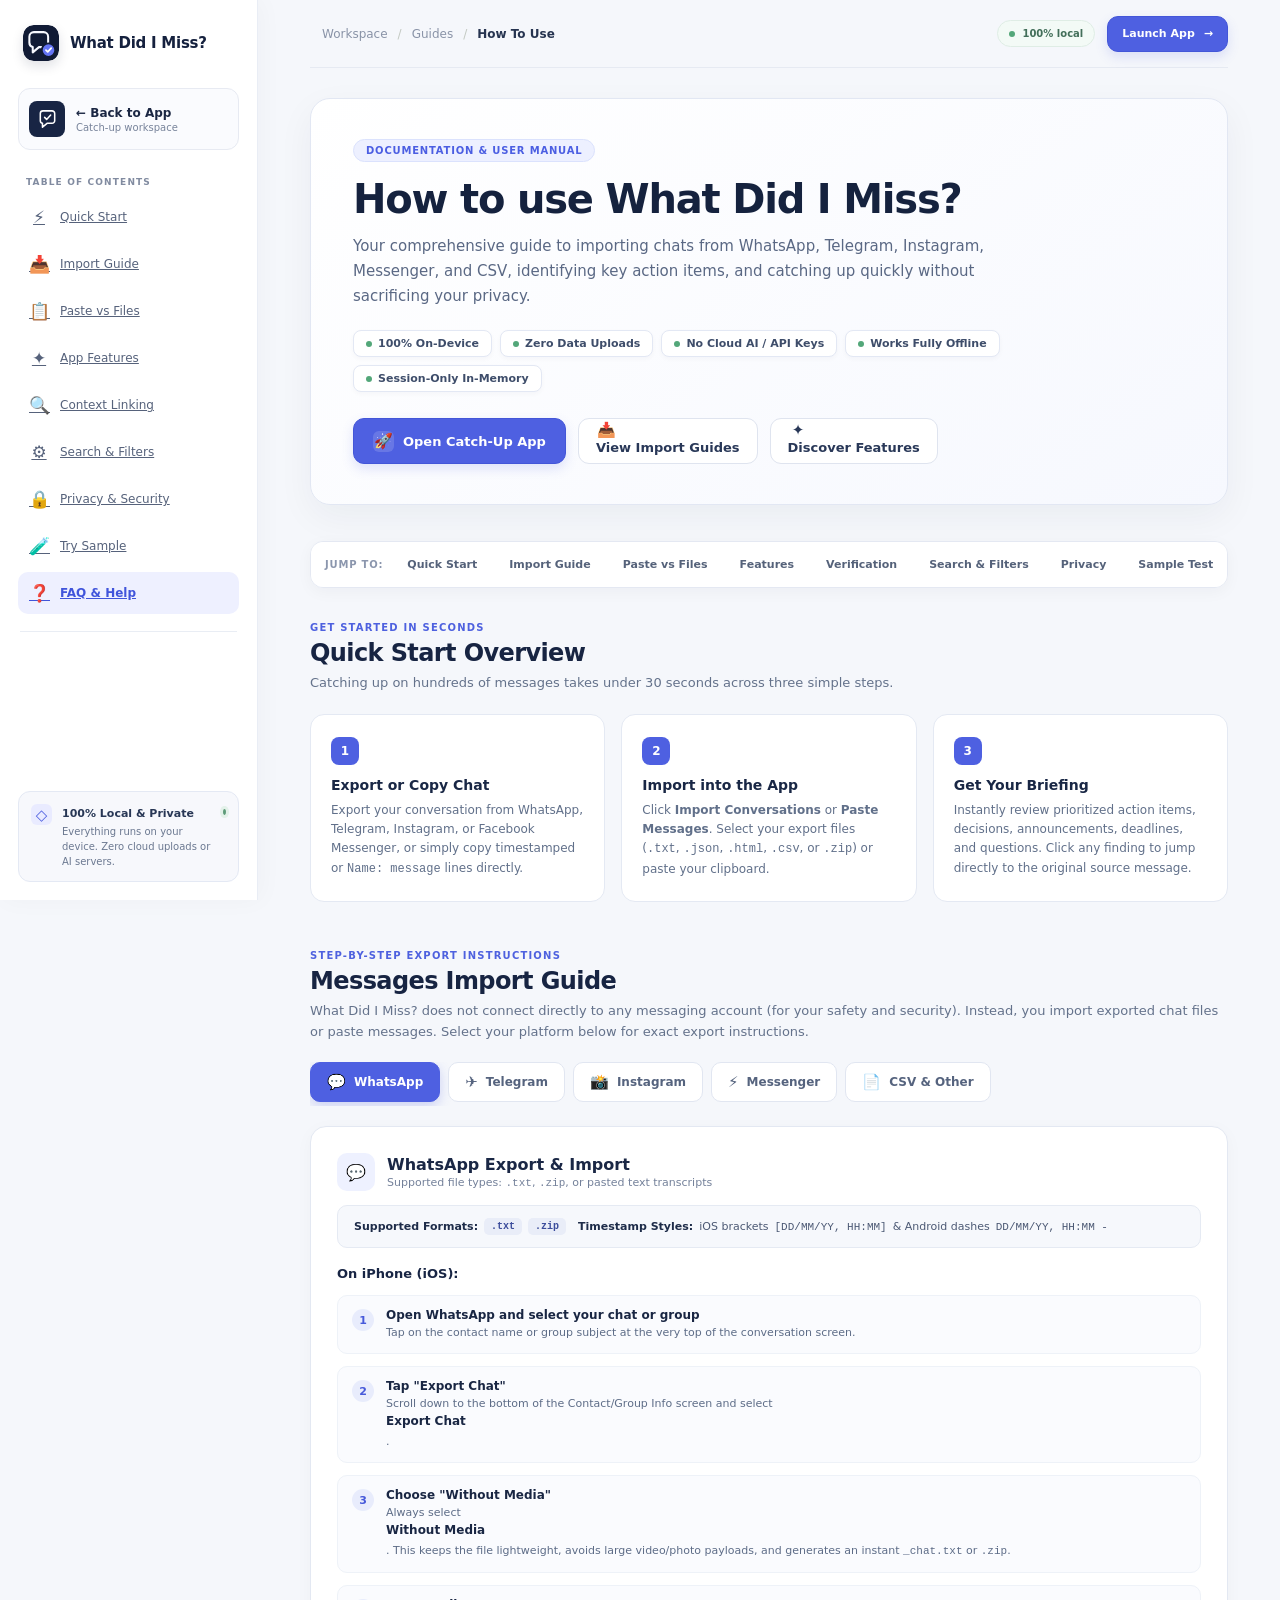
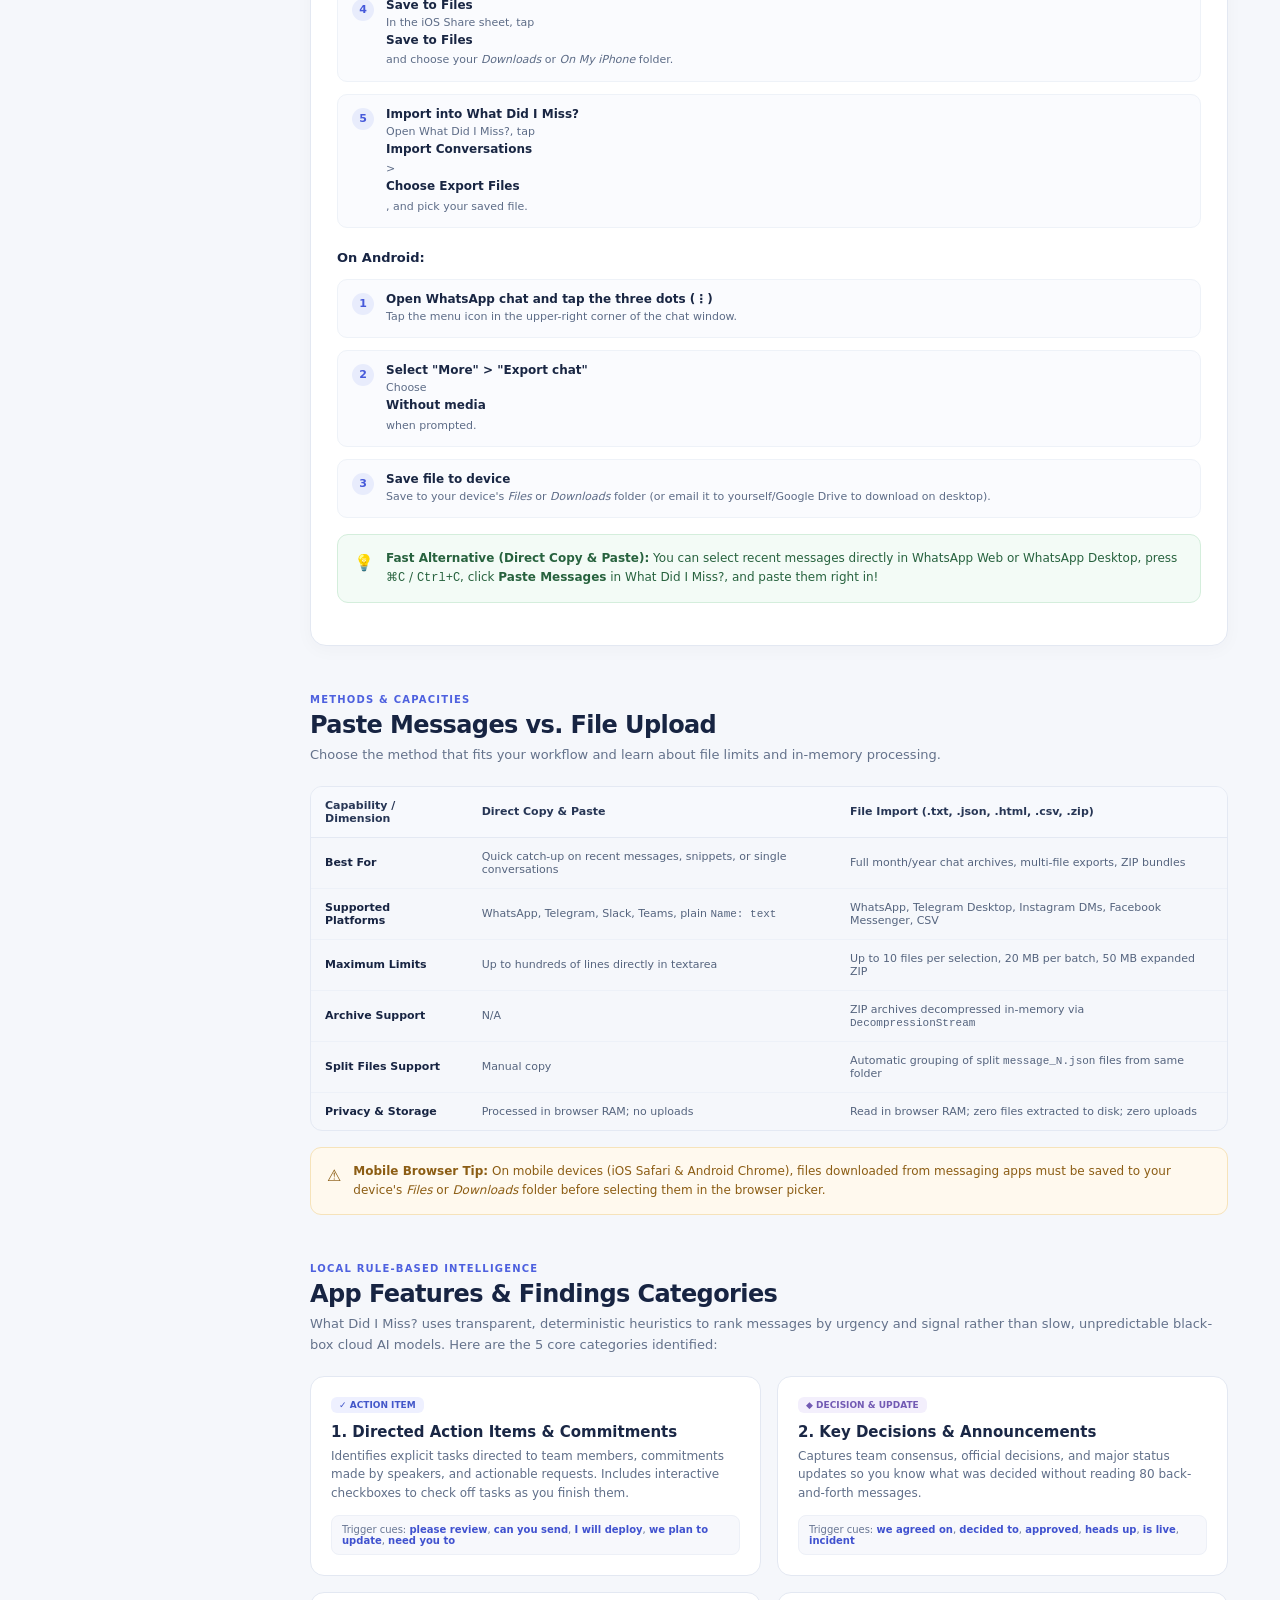
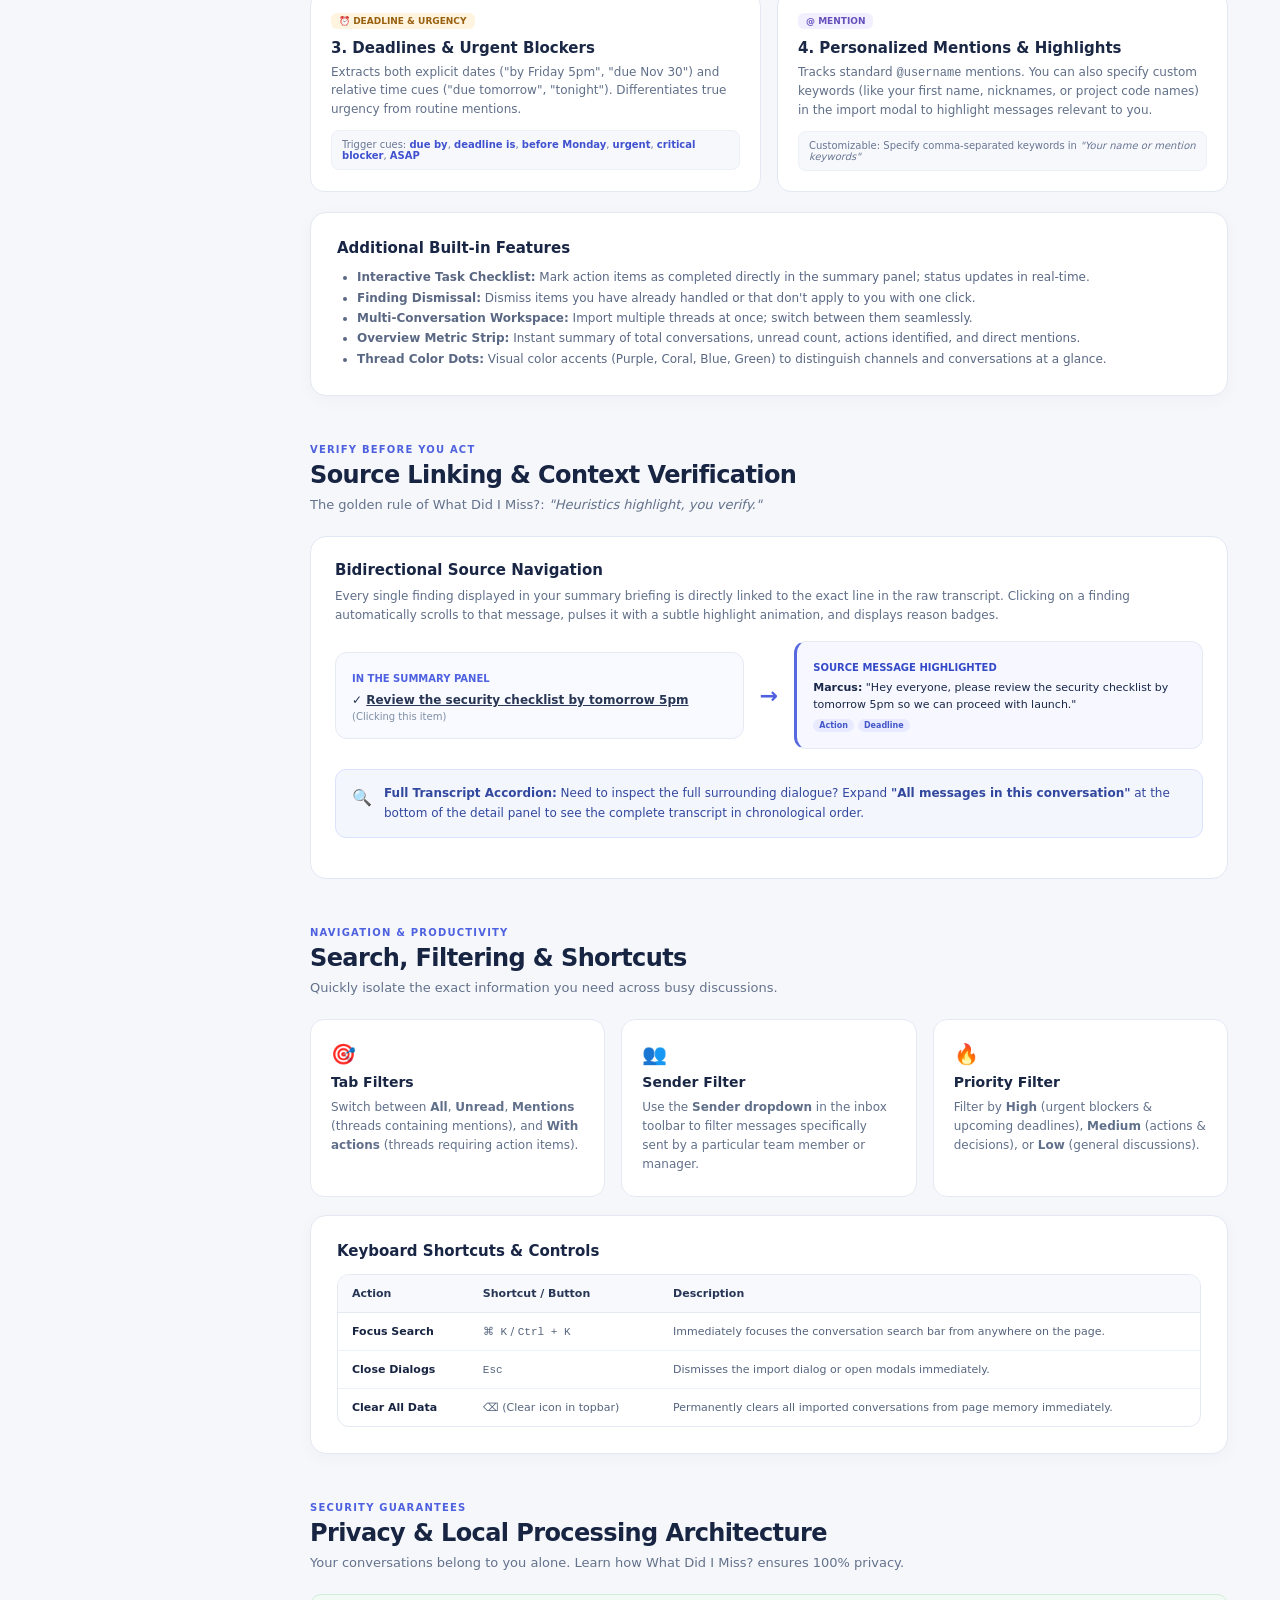
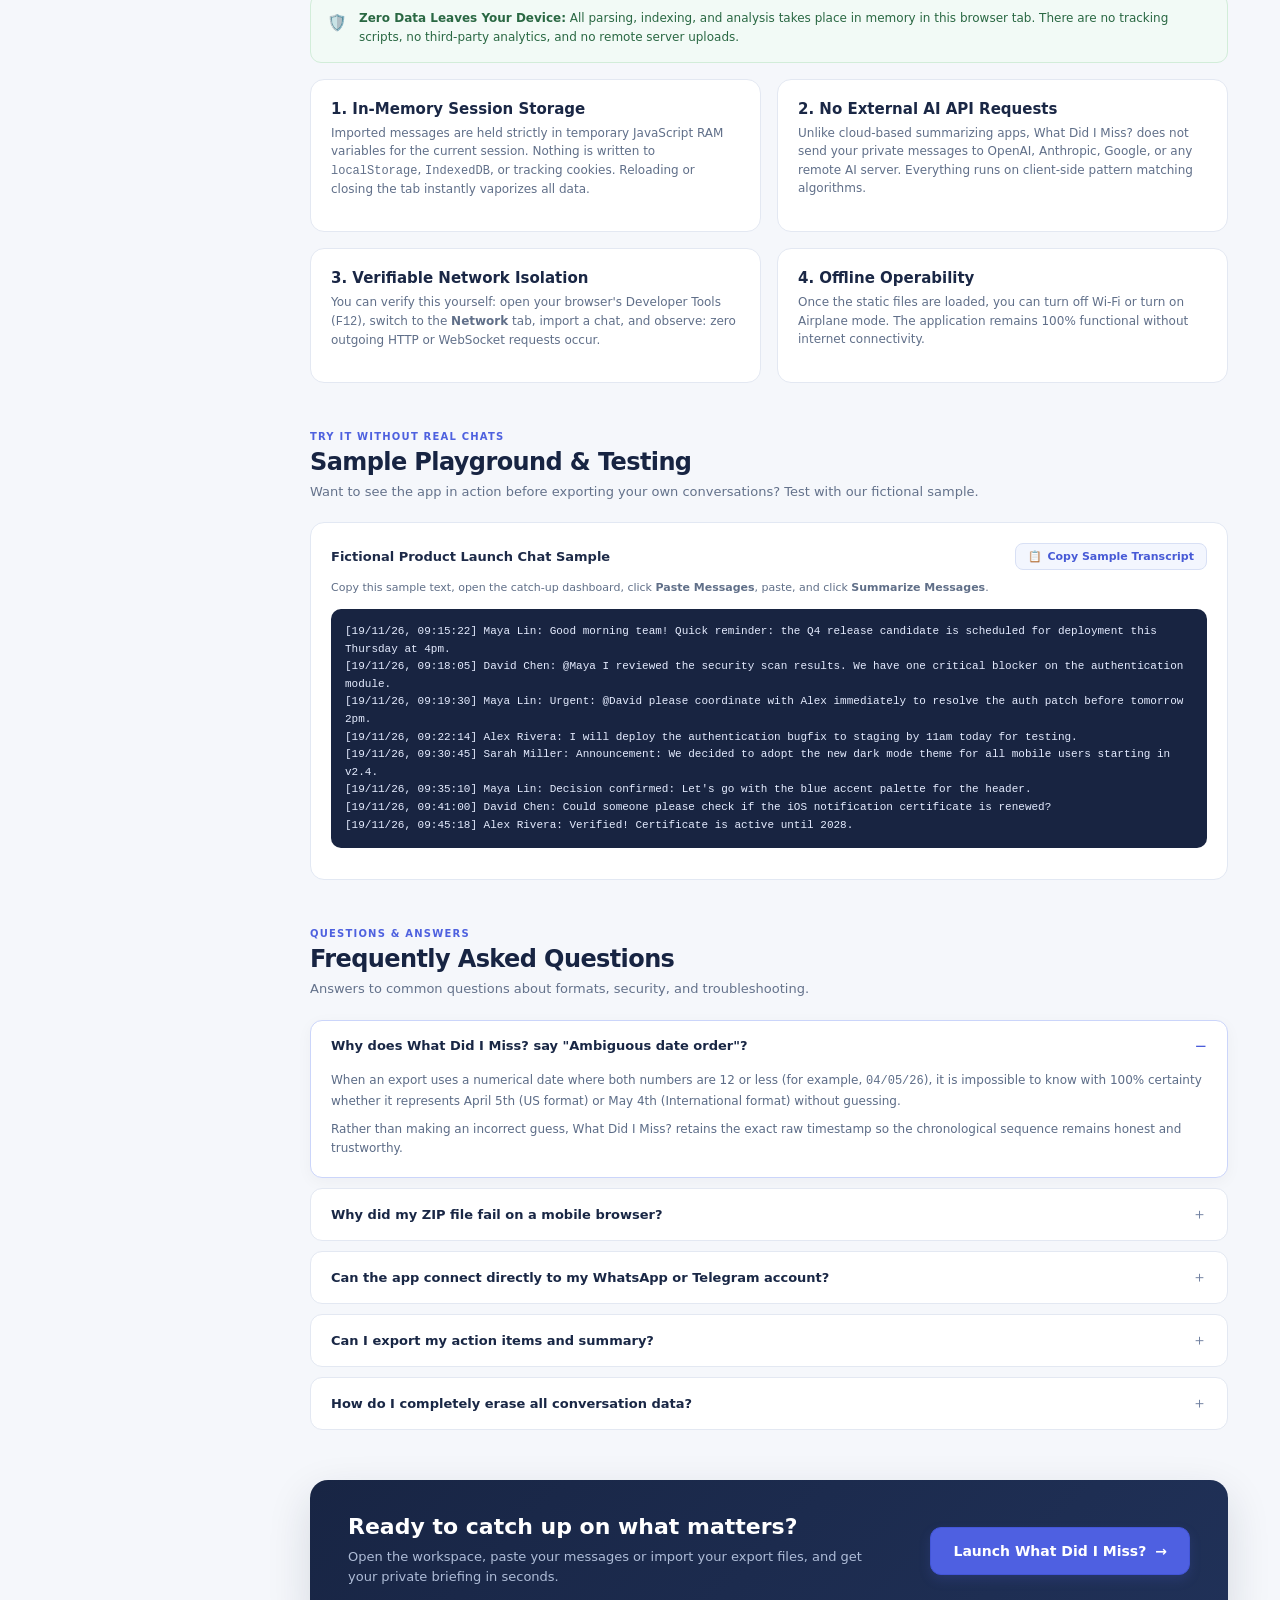
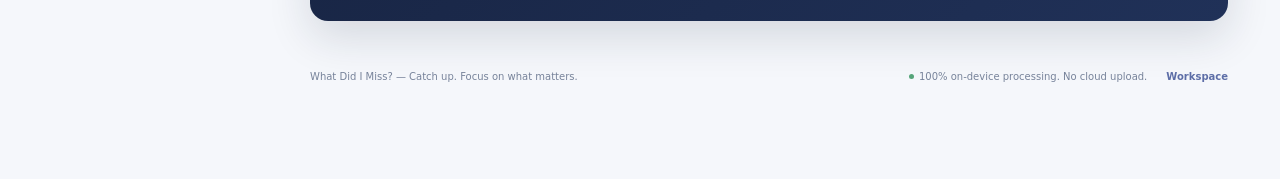
==== how-to-use.html @ 19710d6f "Add How To Use guide with messages import instructions and features overview" ====
<!doctype html>
<html lang="en">
  <head>
    <meta charset="UTF-8">
    <meta name="viewport" content="width=device-width, initial-scale=1">
    <meta name="theme-color" content="#f7f8f5">
    <meta name="description" content="Comprehensive How To Use Guide for What Did I Miss? — Step-by-step export instructions for WhatsApp, Telegram, Instagram, Messenger, and CSV, plus complete app features and privacy documentation.">
    <meta property="og:title" content="How To Use — What Did I Miss?">
    <meta property="og:description" content="Master conversation catch-up: learn how to import chat exports, discover critical findings, and verify context 100% privately on your device.">
    <title>How To Use — What Did I Miss? Guide & Documentation</title>
    <link rel="icon" type="image/svg+xml" href="public/assets/what-did-i-miss-icon.svg">
    <link rel="stylesheet" href="styles.css">
  </head>
  <body>
    <div class="app-shell">
      <!-- Sidebar matching app aesthetics -->
      <aside class="sidebar">
        <a class="brand" href="index.html" aria-label="What Did I Miss? home">
          <img class="brand-symbol" src="public/assets/what-did-i-miss-mark.svg" alt="What Did I Miss? mark">
          <span class="brand-wordmark">What Did I Miss?</span>
        </a>

        <a class="workspace-switcher" href="index.html" title="Return to Catch Up Dashboard" style="text-decoration:none;">
          <span class="workspace-avatar" aria-hidden="true">
            <svg viewBox="0 0 24 24"><path d="M4.5 5.75A2.75 2.75 0 0 1 7.25 3h9.5a2.75 2.75 0 0 1 2.75 2.75v7.5A2.75 2.75 0 0 1 16.75 16h-5.2l-4.8 4v-4.1a2.75 2.75 0 0 1-2.25-2.65z"/><path d="m9 9.8 2.1 2.1 4.2-4.5"/></svg>
          </span>
          <span class="workspace-copy">
            <strong>← Back to App</strong>
            <small>Catch-up workspace</small>
          </span>
        </a>

        <p class="nav-label">TABLE OF CONTENTS</p>
        <nav class="primary-nav" aria-label="Documentation navigation">
          <a class="nav-item guide-sidebar-link active" href="#quick-start"><span class="nav-icon" aria-hidden="true">⚡</span> Quick Start</a>
          <a class="nav-item guide-sidebar-link" href="#import-guide"><span class="nav-icon" aria-hidden="true">📥</span> Import Guide</a>
          <a class="nav-item guide-sidebar-link" href="#import-methods"><span class="nav-icon" aria-hidden="true">📋</span> Paste vs Files</a>
          <a class="nav-item guide-sidebar-link" href="#app-features"><span class="nav-icon" aria-hidden="true">✦</span> App Features</a>
          <a class="nav-item guide-sidebar-link" href="#source-verification"><span class="nav-icon" aria-hidden="true">🔍</span> Context Linking</a>
          <a class="nav-item guide-sidebar-link" href="#search-and-filters"><span class="nav-icon" aria-hidden="true">⚙</span> Search & Filters</a>
          <a class="nav-item guide-sidebar-link" href="#privacy-architecture"><span class="nav-icon" aria-hidden="true">🔒</span> Privacy & Security</a>
          <a class="nav-item guide-sidebar-link" href="#sample-playground"><span class="nav-icon" aria-hidden="true">🧪</span> Try Sample</a>
          <a class="nav-item guide-sidebar-link" href="#troubleshooting-faq"><span class="nav-icon" aria-hidden="true">❓</span> FAQ & Help</a>
        </nav>

        <div class="sidebar-divider"></div>

        <div class="sidebar-bottom">
          <div class="privacy-card">
            <span class="privacy-lock" aria-hidden="true">◇</span>
            <div>
              <strong>100% Local & Private</strong>
              <p>Everything runs on your device. Zero cloud uploads or AI servers.</p>
            </div>
            <span class="privacy-status" aria-label="Local processing enabled"></span>
          </div>
        </div>
      </aside>

      <!-- Main Content -->
      <main class="main-content">
        <!-- Top bar -->
        <header class="topbar">
          <div class="topbar-leading">
            <a href="index.html" aria-label="Return home">
              <img class="topbar-logo" src="public/assets/what-did-i-miss-mark.svg" alt="What Did I Miss?">
            </a>
            <div class="breadcrumb">
              <a href="index.html" style="color:inherit;text-decoration:none;">Workspace</a>
              <span class="breadcrumb-slash">/</span>
              <span>Guides</span>
              <span class="breadcrumb-slash">/</span>
              <strong>How To Use</strong>
            </div>
          </div>
          <div class="topbar-actions">
            <span class="local-indicator"><span></span> 100% local</span>
            <a href="index.html" class="primary-button" style="min-height:36px;padding:0 14px;font-size:11px;text-decoration:none;">
              Launch App <span>→</span>
            </a>
          </div>
        </header>

        <div class="guide-page-content">
          <!-- Hero Section -->
          <header class="guide-hero">
            <span class="guide-hero-badge">Documentation & User Manual</span>
            <h1>How to use What Did I Miss?</h1>
            <p class="guide-subtitle">
              Your comprehensive guide to importing chats from WhatsApp, Telegram, Instagram, Messenger, and CSV, identifying key action items, and catching up quickly without sacrificing your privacy.
            </p>
            <div class="guide-pill-row">
              <span class="guide-pill"><i></i> 100% On-Device</span>
              <span class="guide-pill"><i></i> Zero Data Uploads</span>
              <span class="guide-pill"><i></i> No Cloud AI / API Keys</span>
              <span class="guide-pill"><i></i> Works Fully Offline</span>
              <span class="guide-pill"><i></i> Session-Only In-Memory</span>
            </div>
            <div class="guide-hero-actions">
              <a href="index.html" class="primary-button">
                <span class="button-icon" aria-hidden="true">🚀</span> Open Catch-Up App
              </a>
              <a href="#import-guide" class="secondary-button">
                <span class="button-icon" aria-hidden="true">📥</span> View Import Guides
              </a>
              <a href="#app-features" class="secondary-button">
                <span class="button-icon" aria-hidden="true">✦</span> Discover Features
              </a>
            </div>
          </header>

          <!-- Sticky Quick Nav Bar -->
          <nav class="guide-quick-nav" aria-label="Quick jump bar">
            <span class="nav-title">Jump to:</span>
            <a href="#quick-start" class="guide-jump-link">Quick Start</a>
            <a href="#import-guide" class="guide-jump-link">Import Guide</a>
            <a href="#import-methods" class="guide-jump-link">Paste vs Files</a>
            <a href="#app-features" class="guide-jump-link">Features</a>
            <a href="#source-verification" class="guide-jump-link">Verification</a>
            <a href="#search-and-filters" class="guide-jump-link">Search & Filters</a>
            <a href="#privacy-architecture" class="guide-jump-link">Privacy</a>
            <a href="#sample-playground" class="guide-jump-link">Sample Test</a>
            <a href="#troubleshooting-faq" class="guide-jump-link">FAQ</a>
          </nav>

          <!-- 1. Quick Start -->
          <section id="quick-start" class="guide-section">
            <div class="guide-section-header">
              <span class="guide-section-kicker">GET STARTED IN SECONDS</span>
              <h2>Quick Start Overview</h2>
              <p>Catching up on hundreds of messages takes under 30 seconds across three simple steps.</p>
            </div>

            <div class="step-grid">
              <div class="step-item">
                <span class="step-number">1</span>
                <h3>Export or Copy Chat</h3>
                <p>
                  Export your conversation from WhatsApp, Telegram, Instagram, or Facebook Messenger, or simply copy timestamped or <code>Name: message</code> lines directly.
                </p>
              </div>
              <div class="step-item">
                <span class="step-number">2</span>
                <h3>Import into the App</h3>
                <p>
                  Click <strong>Import Conversations</strong> or <strong>Paste Messages</strong>. Select your export files (<code>.txt</code>, <code>.json</code>, <code>.html</code>, <code>.csv</code>, or <code>.zip</code>) or paste your clipboard.
                </p>
              </div>
              <div class="step-item">
                <span class="step-number">3</span>
                <h3>Get Your Briefing</h3>
                <p>
                  Instantly review prioritized action items, decisions, announcements, deadlines, and questions. Click any finding to jump directly to the original source message.
                </p>
              </div>
            </div>
          </section>

          <!-- 2. Messages Import Guide -->
          <section id="import-guide" class="guide-section">
            <div class="guide-section-header">
              <span class="guide-section-kicker">STEP-BY-STEP EXPORT INSTRUCTIONS</span>
              <h2>Messages Import Guide</h2>
              <p>
                What Did I Miss? does not connect directly to any messaging account (for your safety and security). Instead, you import exported chat files or paste messages. Select your platform below for exact export instructions.
              </p>
            </div>

            <!-- Platform Tabs Nav -->
            <div class="platform-tabs-nav" role="tablist" aria-label="Supported chat platforms">
              <button class="platform-tab-btn active" data-platform="whatsapp" role="tab" aria-selected="true" aria-controls="panel-whatsapp">
                <span class="tab-icon">💬</span> WhatsApp
              </button>
              <button class="platform-tab-btn" data-platform="telegram" role="tab" aria-selected="false" aria-controls="panel-telegram">
                <span class="tab-icon">✈️</span> Telegram
              </button>
              <button class="platform-tab-btn" data-platform="instagram" role="tab" aria-selected="false" aria-controls="panel-instagram">
                <span class="tab-icon">📸</span> Instagram
              </button>
              <button class="platform-tab-btn" data-platform="messenger" role="tab" aria-selected="false" aria-controls="panel-messenger">
                <span class="tab-icon">⚡</span> Messenger
              </button>
              <button class="platform-tab-btn" data-platform="csv" role="tab" aria-selected="false" aria-controls="panel-csv">
                <span class="tab-icon">📄</span> CSV & Other
              </button>
            </div>

            <!-- Panel: WhatsApp -->
            <div id="panel-whatsapp" class="platform-panel active" role="tabpanel">
              <div class="guide-card">
                <div class="guide-card-header">
                  <div class="guide-card-icon">💬</div>
                  <div>
                    <h3>WhatsApp Export & Import</h3>
                    <p>Supported file types: <code>.txt</code>, <code>.zip</code>, or pasted text transcripts</p>
                  </div>
                </div>

                <div class="platform-meta-strip">
                  <div class="platform-meta-item"><strong>Supported Formats:</strong> <span class="format-chip">.txt</span> <span class="format-chip">.zip</span></div>
                  <div class="platform-meta-item"><strong>Timestamp Styles:</strong> iOS brackets <code>[DD/MM/YY, HH:MM]</code> &amp; Android dashes <code>DD/MM/YY, HH:MM -</code></div>
                </div>

                <h4 style="margin:16px 0 8px;color:#182544;font-size:13px;">On iPhone (iOS):</h4>
                <div class="steps-list">
                  <div class="step-row">
                    <span class="step-num-badge">1</span>
                    <div class="step-row-body">
                      <strong>Open WhatsApp and select your chat or group</strong>
                      <p>Tap on the contact name or group subject at the very top of the conversation screen.</p>
                    </div>
                  </div>
                  <div class="step-row">
                    <span class="step-num-badge">2</span>
                    <div class="step-row-body">
                      <strong>Tap "Export Chat"</strong>
                      <p>Scroll down to the bottom of the Contact/Group Info screen and select <strong>Export Chat</strong>.</p>
                    </div>
                  </div>
                  <div class="step-row">
                    <span class="step-num-badge">3</span>
                    <div class="step-row-body">
                      <strong>Choose "Without Media"</strong>
                      <p>Always select <strong>Without Media</strong>. This keeps the file lightweight, avoids large video/photo payloads, and generates an instant <code>_chat.txt</code> or <code>.zip</code>.</p>
                    </div>
                  </div>
                  <div class="step-row">
                    <span class="step-num-badge">4</span>
                    <div class="step-row-body">
                      <strong>Save to Files</strong>
                      <p>In the iOS Share sheet, tap <strong>Save to Files</strong> and choose your <em>Downloads</em> or <em>On My iPhone</em> folder.</p>
                    </div>
                  </div>
                  <div class="step-row">
                    <span class="step-num-badge">5</span>
                    <div class="step-row-body">
                      <strong>Import into What Did I Miss?</strong>
                      <p>Open What Did I Miss?, tap <strong>Import Conversations</strong> > <strong>Choose Export Files</strong>, and pick your saved file.</p>
                    </div>
                  </div>
                </div>

                <h4 style="margin:22px 0 8px;color:#182544;font-size:13px;">On Android:</h4>
                <div class="steps-list">
                  <div class="step-row">
                    <span class="step-num-badge">1</span>
                    <div class="step-row-body">
                      <strong>Open WhatsApp chat and tap the three dots (⋮)</strong>
                      <p>Tap the menu icon in the upper-right corner of the chat window.</p>
                    </div>
                  </div>
                  <div class="step-row">
                    <span class="step-num-badge">2</span>
                    <div class="step-row-body">
                      <strong>Select "More" > "Export chat"</strong>
                      <p>Choose <strong>Without media</strong> when prompted.</p>
                    </div>
                  </div>
                  <div class="step-row">
                    <span class="step-num-badge">3</span>
                    <div class="step-row-body">
                      <strong>Save file to device</strong>
                      <p>Save to your device's <em>Files</em> or <em>Downloads</em> folder (or email it to yourself/Google Drive to download on desktop).</p>
                    </div>
                  </div>
                </div>

                <div class="guide-callout tip">
                  <span class="guide-callout-icon">💡</span>
                  <div>
                    <strong>Fast Alternative (Direct Copy &amp; Paste):</strong>
                    You can select recent messages directly in WhatsApp Web or WhatsApp Desktop, press <kbd>⌘C</kbd> / <kbd>Ctrl+C</kbd>, click <strong>Paste Messages</strong> in What Did I Miss?, and paste them right in!
                  </div>
                </div>
              </div>
            </div>

            <!-- Panel: Telegram -->
            <div id="panel-telegram" class="platform-panel" role="tabpanel">
              <div class="guide-card">
                <div class="guide-card-header">
                  <div class="guide-card-icon">✈️</div>
                  <div>
                    <h3>Telegram Export & Import</h3>
                    <p>Supported file types: <code>.json</code> (Telegram Desktop), <code>.html</code>, or copied text</p>
                  </div>
                </div>

                <div class="platform-meta-strip">
                  <div class="platform-meta-item"><strong>Recommended Export:</strong> Telegram Desktop JSON export (<code>result.json</code>)</div>
                  <div class="platform-meta-item"><strong>Also Supported:</strong> <code>messages.html</code>, ISO timestamp text</div>
                </div>

                <h4 style="margin:16px 0 8px;color:#182544;font-size:13px;">Using Telegram Desktop (Best Quality Export):</h4>
                <div class="steps-list">
                  <div class="step-row">
                    <span class="step-num-badge">1</span>
                    <div class="step-row-body">
                      <strong>Open Telegram Desktop and open your chat</strong>
                      <p>Works for private chats, group conversations, and supergroups.</p>
                    </div>
                  </div>
                  <div class="step-row">
                    <span class="step-num-badge">2</span>
                    <div class="step-row-body">
                      <strong>Click the three dots (⋮) > "Export chat history"</strong>
                      <p>In the upper right corner of the chat header, click the menu button and choose <strong>Export chat history</strong>.</p>
                    </div>
                  </div>
                  <div class="step-row">
                    <span class="step-num-badge">3</span>
                    <div class="step-row-body">
                      <strong>Configure export settings</strong>
                      <p>Uncheck photos, videos, voice messages, and stickers. Under <em>Format</em>, select <strong>Machine-readable JSON</strong> (or HTML).</p>
                    </div>
                  </div>
                  <div class="step-row">
                    <span class="step-num-badge">4</span>
                    <div class="step-row-body">
                      <strong>Click "Export" and choose file in What Did I Miss?</strong>
                      <p>Open What Did I Miss?, choose your exported <code>result.json</code> or <code>messages.html</code>, and receive an instant breakdown!</p>
                    </div>
                  </div>
                </div>

                <div class="guide-callout info">
                  <span class="guide-callout-icon">ℹ️</span>
                  <div>
                    <strong>Multiline Message Preservation:</strong>
                    Telegram messages often have multiple lines, code blocks, or bullets. What Did I Miss? automatically groups multiline messages under the original sender without fragmenting.
                  </div>
                </div>
              </div>
            </div>

            <!-- Panel: Instagram -->
            <div id="panel-instagram" class="platform-panel" role="tabpanel">
              <div class="guide-card">
                <div class="guide-card-header">
                  <div class="guide-card-icon">📸</div>
                  <div>
                    <h3>Instagram Direct Messages Export & Import</h3>
                    <p>Supported file types: <code>message_1.json</code>, multi-part split JSON files, or full ZIP</p>
                  </div>
                </div>

                <div class="platform-meta-strip">
                  <div class="platform-meta-item"><strong>Format Requirement:</strong> Select <strong>JSON</strong> format (not HTML) in Meta Accounts Center</div>
                  <div class="platform-meta-item"><strong>Automatic Merging:</strong> Split files (<code>message_1.json</code>, <code>message_2.json</code>) are auto-combined</div>
                </div>

                <h4 style="margin:16px 0 8px;color:#182544;font-size:13px;">How to Request an Instagram Message Export:</h4>
                <div class="steps-list">
                  <div class="step-row">
                    <span class="step-num-badge">1</span>
                    <div class="step-row-body">
                      <strong>Open Instagram Settings</strong>
                      <p>Go to your Instagram profile > menu (☰) > <strong>Your Activity</strong> > <strong>Download your information</strong> (or Meta Accounts Center > Your information and permissions).</p>
                    </div>
                  </div>
                  <div class="step-row">
                    <span class="step-num-badge">2</span>
                    <div class="step-row-body">
                      <strong>Request a Download for Messages</strong>
                      <p>Select <em>Some of your information</em>, then check only <strong>Messages</strong>.</p>
                    </div>
                  </div>
                  <div class="step-row">
                    <span class="step-num-badge">3</span>
                    <div class="step-row-body">
                      <strong>Select Format: JSON</strong>
                      <p>Important: Set <em>Format</em> to <strong>JSON</strong>. Set media quality to <em>Low</em> (since media isn't needed) and choose your date range.</p>
                    </div>
                  </div>
                  <div class="step-row">
                    <span class="step-num-badge">4</span>
                    <div class="step-row-body">
                      <strong>Download ZIP and Select in What Did I Miss?</strong>
                      <p>Meta sends you an email when your file is ready. Download it, select the ZIP or the specific <code>message_1.json</code> from the chat folder in the app.</p>
                    </div>
                  </div>
                </div>

                <div class="guide-callout tip">
                  <span class="guide-callout-icon">💡</span>
                  <div>
                    <strong>Split Folder Multi-File Support:</strong>
                    When an Instagram DM conversation is long, Meta splits it across <code>message_1.json</code>, <code>message_2.json</code>, etc. You can select all files at once — What Did I Miss? detects they belong to the same chat and merges them chronologically!
                  </div>
                </div>
              </div>
            </div>

            <!-- Panel: Facebook Messenger -->
            <div id="panel-messenger" class="platform-panel" role="tabpanel">
              <div class="guide-card">
                <div class="guide-card-header">
                  <div class="guide-card-icon">⚡</div>
                  <div>
                    <h3>Facebook Messenger Export & Import</h3>
                    <p>Supported file types: Messenger export <code>.json</code> or compressed <code>.zip</code></p>
                  </div>
                </div>

                <div class="platform-meta-strip">
                  <div class="platform-meta-item"><strong>Format Requirement:</strong> Choose <strong>JSON format</strong> in Meta Accounts Center</div>
                  <div class="platform-meta-item"><strong>Detection:</strong> Automatically resolves conversation title and participant names</div>
                </div>

                <h4 style="margin:16px 0 8px;color:#182544;font-size:13px;">How to Export from Facebook / Messenger:</h4>
                <div class="steps-list">
                  <div class="step-row">
                    <span class="step-num-badge">1</span>
                    <div class="step-row-body">
                      <strong>Navigate to Meta Accounts Center</strong>
                      <p>On Facebook or Messenger, click your profile picture > <strong>Settings & Privacy</strong> > <strong>Settings</strong> > <strong>Accounts Center</strong>.</p>
                    </div>
                  </div>
                  <div class="step-row">
                    <span class="step-num-badge">2</span>
                    <div class="step-row-body">
                      <strong>Download Your Information</strong>
                      <p>Click <strong>Your information and permissions</strong> > <strong>Download your information</strong> > <strong>Download or transfer information</strong>.</p>
                    </div>
                  </div>
                  <div class="step-row">
                    <span class="step-num-badge">3</span>
                    <div class="step-row-body">
                      <strong>Select Messages in JSON Format</strong>
                      <p>Select <em>Messages</em> only. Choose <strong>JSON</strong> format and submit request.</p>
                    </div>
                  </div>
                  <div class="step-row">
                    <span class="step-num-badge">4</span>
                    <div class="step-row-body">
                      <strong>Import into What Did I Miss?</strong>
                      <p>Import the downloaded chat folder or <code>message_1.json</code> file. What Did I Miss? decodes the timestamps and participants immediately.</p>
                    </div>
                  </div>
                </div>
              </div>
            </div>

            <!-- Panel: CSV & Other -->
            <div id="panel-csv" class="platform-panel" role="tabpanel">
              <div class="guide-card">
                <div class="guide-card-header">
                  <div class="guide-card-icon">📄</div>
                  <div>
                    <h3>CSV, Slack, Discord & Custom Transcripts</h3>
                    <p>Supported file types: <code>.csv</code>, <code>.txt</code>, or any raw copied text</p>
                  </div>
                </div>

                <div class="platform-meta-strip">
                  <div class="platform-meta-item"><strong>CSV Headers Recognized:</strong> <code>sender</code>, <code>timestamp</code>, <code>message</code> (or text, content, author)</div>
                  <div class="platform-meta-item"><strong>Plain Text:</strong> Standard <code>Name: message</code> format supported</div>
                </div>

                <h4 style="margin:16px 0 8px;color:#182544;font-size:13px;">Using CSV Files:</h4>
                <p style="color:#5f6e89;font-size:12px;line-height:1.6;margin-bottom:12px;">
                  You can export chats from Slack, Discord, internal ticketing systems, or spreadsheets into a CSV file. What Did I Miss? automatically maps common column names:
                </p>

                <div class="guide-table-wrap">
                  <table class="guide-table">
                    <thead>
                      <tr>
                        <th>Recognized Field</th>
                        <th>Accepted Header Column Names</th>
                        <th>Example Value</th>
                      </tr>
                    </thead>
                    <tbody>
                      <tr>
                        <td><strong>Sender</strong></td>
                        <td><code>sender</code>, <code>author</code>, <code>from</code>, <code>username</code>, <code>sendername</code></td>
                        <td>"Sarah Connor"</td>
                      </tr>
                      <tr>
                        <td><strong>Message Text</strong> (Required)</td>
                        <td><code>message</code>, <code>content</code>, <code>text</code>, <code>body</code></td>
                        <td>"Please review the PR by tomorrow afternoon."</td>
                      </tr>
                      <tr>
                        <td><strong>Timestamp</strong> (Optional)</td>
                        <td><code>timestamp</code>, <code>datetime</code>, <code>date</code>, <code>createdat</code>, <code>time</code></td>
                        <td>"2026-11-19T10:30:00Z"</td>
                      </tr>
                    </tbody>
                  </table>
                </div>

                <h4 style="margin:22px 0 8px;color:#182544;font-size:13px;">Plain Text "Name: message" Transcripts:</h4>
                <p style="color:#5f6e89;font-size:12px;line-height:1.6;margin-bottom:12px;">
                  Even without dates or timestamps, simply pasting lines structured as <code>Name: message</code> is fully parsed. Multiline continuations without a new colon are cleanly attached to the previous speaker.
                </p>
              </div>
            </div>
          </section>

          <!-- 3. Paste vs Files Comparison & Technical Limits -->
          <section id="import-methods" class="guide-section">
            <div class="guide-section-header">
              <span class="guide-section-kicker">METHODS & CAPACITIES</span>
              <h2>Paste Messages vs. File Upload</h2>
              <p>Choose the method that fits your workflow and learn about file limits and in-memory processing.</p>
            </div>

            <div class="guide-table-wrap">
              <table class="guide-table">
                <thead>
                  <tr>
                    <th>Capability / Dimension</th>
                    <th>Direct Copy &amp; Paste</th>
                    <th>File Import (.txt, .json, .html, .csv, .zip)</th>
                  </tr>
                </thead>
                <tbody>
                  <tr>
                    <td><strong>Best For</strong></td>
                    <td>Quick catch-up on recent messages, snippets, or single conversations</td>
                    <td>Full month/year chat archives, multi-file exports, ZIP bundles</td>
                  </tr>
                  <tr>
                    <td><strong>Supported Platforms</strong></td>
                    <td>WhatsApp, Telegram, Slack, Teams, plain <code>Name: text</code></td>
                    <td>WhatsApp, Telegram Desktop, Instagram DMs, Facebook Messenger, CSV</td>
                  </tr>
                  <tr>
                    <td><strong>Maximum Limits</strong></td>
                    <td>Up to hundreds of lines directly in textarea</td>
                    <td>Up to 10 files per selection, 20 MB per batch, 50 MB expanded ZIP</td>
                  </tr>
                  <tr>
                    <td><strong>Archive Support</strong></td>
                    <td>N/A</td>
                    <td>ZIP archives decompressed in-memory via <code>DecompressionStream</code></td>
                  </tr>
                  <tr>
                    <td><strong>Split Files Support</strong></td>
                    <td>Manual copy</td>
                    <td>Automatic grouping of split <code>message_N.json</code> files from same folder</td>
                  </tr>
                  <tr>
                    <td><strong>Privacy &amp; Storage</strong></td>
                    <td>Processed in browser RAM; no uploads</td>
                    <td>Read in browser RAM; zero files extracted to disk; zero uploads</td>
                  </tr>
                </tbody>
              </table>
            </div>

            <div class="guide-callout warning">
              <span class="guide-callout-icon">⚠️</span>
              <div>
                <strong>Mobile Browser Tip:</strong>
                On mobile devices (iOS Safari &amp; Android Chrome), files downloaded from messaging apps must be saved to your device's <em>Files</em> or <em>Downloads</em> folder before selecting them in the browser picker.
              </div>
            </div>
          </section>

          <!-- 4. App Features & Intelligence -->
          <section id="app-features" class="guide-section">
            <div class="guide-section-header">
              <span class="guide-section-kicker">LOCAL RULE-BASED INTELLIGENCE</span>
              <h2>App Features &amp; Findings Categories</h2>
              <p>
                What Did I Miss? uses transparent, deterministic heuristics to rank messages by urgency and signal rather than slow, unpredictable black-box cloud AI models. Here are the 5 core categories identified:
              </p>
            </div>

            <div class="feature-cards-grid">
              <!-- Feature 1: Actions -->
              <div class="feature-box">
                <div class="feature-box-top">
                  <span class="feature-box-badge action">✓ Action Item</span>
                </div>
                <h3>1. Directed Action Items &amp; Commitments</h3>
                <p>
                  Identifies explicit tasks directed to team members, commitments made by speakers, and actionable requests. Includes interactive checkboxes to check off tasks as you finish them.
                </p>
                <div class="feature-trigger-list">
                  Trigger cues: <code>please review</code>, <code>can you send</code>, <code>I will deploy</code>, <code>we plan to update</code>, <code>need you to</code>
                </div>
              </div>

              <!-- Feature 2: Decisions -->
              <div class="feature-box">
                <div class="feature-box-top">
                  <span class="feature-box-badge decision">◆ Decision &amp; Update</span>
                </div>
                <h3>2. Key Decisions &amp; Announcements</h3>
                <p>
                  Captures team consensus, official decisions, and major status updates so you know what was decided without reading 80 back-and-forth messages.
                </p>
                <div class="feature-trigger-list">
                  Trigger cues: <code>we agreed on</code>, <code>decided to</code>, <code>approved</code>, <code>heads up</code>, <code>is live</code>, <code>incident</code>
                </div>
              </div>

              <!-- Feature 3: Deadlines -->
              <div class="feature-box">
                <div class="feature-box-top">
                  <span class="feature-box-badge deadline">⏰ Deadline &amp; Urgency</span>
                </div>
                <h3>3. Deadlines &amp; Urgent Blockers</h3>
                <p>
                  Extracts both explicit dates ("by Friday 5pm", "due Nov 30") and relative time cues ("due tomorrow", "tonight"). Differentiates true urgency from routine mentions.
                </p>
                <div class="feature-trigger-list">
                  Trigger cues: <code>due by</code>, <code>deadline is</code>, <code>before Monday</code>, <code>urgent</code>, <code>critical blocker</code>, <code>ASAP</code>
                </div>
              </div>

              <!-- Feature 4: Mentions -->
              <div class="feature-box">
                <div class="feature-box-top">
                  <span class="feature-box-badge mention">@ Mention</span>
                </div>
                <h3>4. Personalized Mentions &amp; Highlights</h3>
                <p>
                  Tracks standard <code>@username</code> mentions. You can also specify custom keywords (like your first name, nicknames, or project code names) in the import modal to highlight messages relevant to you.
                </p>
                <div class="feature-trigger-list">
                  Customizable: Specify comma-separated keywords in <em>"Your name or mention keywords"</em>
                </div>
              </div>
            </div>

            <!-- Additional capabilities -->
            <div class="guide-card" style="margin-top:20px;">
              <h3 style="margin:0 0 10px;color:#182544;font-size:15px;">Additional Built-in Features</h3>
              <ul style="margin:0;padding-left:20px;color:#5a6884;font-size:12px;line-height:1.7;">
                <li><strong>Interactive Task Checklist:</strong> Mark action items as completed directly in the summary panel; status updates in real-time.</li>
                <li><strong>Finding Dismissal:</strong> Dismiss items you have already handled or that don't apply to you with one click.</li>
                <li><strong>Multi-Conversation Workspace:</strong> Import multiple threads at once; switch between them seamlessly.</li>
                <li><strong>Overview Metric Strip:</strong> Instant summary of total conversations, unread count, actions identified, and direct mentions.</li>
                <li><strong>Thread Color Dots:</strong> Visual color accents (Purple, Coral, Blue, Green) to distinguish channels and conversations at a glance.</li>
              </ul>
            </div>
          </section>

          <!-- 5. Source Message Linking & Context Verification -->
          <section id="source-verification" class="guide-section">
            <div class="guide-section-header">
              <span class="guide-section-kicker">VERIFY BEFORE YOU ACT</span>
              <h2>Source Linking &amp; Context Verification</h2>
              <p>The golden rule of What Did I Miss?: <em>"Heuristics highlight, you verify."</em></p>
            </div>

            <div class="verification-demo-card">
              <h3 style="margin:0 0 8px;color:#182544;font-size:15px;">Bidirectional Source Navigation</h3>
              <p style="margin:0 0 16px;color:#606f89;font-size:12px;line-height:1.6;">
                Every single finding displayed in your summary briefing is directly linked to the exact line in the raw transcript. Clicking on a finding automatically scrolls to that message, pulses it with a subtle highlight animation, and displays reason badges.
              </p>

              <div class="demo-flow">
                <div class="demo-step-box">
                  <span style="font-size:10px;font-weight:700;color:#4e61e0;text-transform:uppercase;">In the Summary Panel</span>
                  <div style="margin-top:8px;font-size:12px;color:#283654;font-weight:600;">
                    ✓ <span style="text-decoration:underline;">Review the security checklist by tomorrow 5pm</span>
                  </div>
                  <small style="color:#7f8ea6;font-size:10px;display:block;margin-top:4px;">(Clicking this item)</small>
                </div>

                <div class="demo-arrow">→</div>

                <div class="demo-step-box" style="border-left:3px solid #5869df;background:#f6f7ff;">
                  <span style="font-size:10px;font-weight:700;color:#354ac7;text-transform:uppercase;">Source Message Highlighted</span>
                  <div style="margin-top:6px;font-size:11px;color:#192748;line-height:1.5;">
                    <strong>Marcus:</strong> "Hey everyone, please review the security checklist by tomorrow 5pm so we can proceed with launch."
                  </div>
                  <div style="margin-top:6px;display:flex;gap:4px;">
                    <span class="source-finding-badge">Action</span>
                    <span class="source-finding-badge">Deadline</span>
                  </div>
                </div>
              </div>

              <div class="guide-callout info" style="margin-top:20px;">
                <span class="guide-callout-icon">🔍</span>
                <div>
                  <strong>Full Transcript Accordion:</strong>
                  Need to inspect the full surrounding dialogue? Expand <strong>"All messages in this conversation"</strong> at the bottom of the detail panel to see the complete transcript in chronological order.
                </div>
              </div>
            </div>
          </section>

          <!-- 6. Search, Filters & Shortcuts -->
          <section id="search-and-filters" class="guide-section">
            <div class="guide-section-header">
              <span class="guide-section-kicker">NAVIGATION & PRODUCTIVITY</span>
              <h2>Search, Filtering &amp; Shortcuts</h2>
              <p>Quickly isolate the exact information you need across busy discussions.</p>
            </div>

            <div class="step-grid">
              <div class="step-item">
                <span style="font-size:20px;display:block;margin-bottom:8px;">🎯</span>
                <h3>Tab Filters</h3>
                <p>
                  Switch between <strong>All</strong>, <strong>Unread</strong>, <strong>Mentions</strong> (threads containing mentions), and <strong>With actions</strong> (threads requiring action items).
                </p>
              </div>
              <div class="step-item">
                <span style="font-size:20px;display:block;margin-bottom:8px;">👥</span>
                <h3>Sender Filter</h3>
                <p>
                  Use the <strong>Sender dropdown</strong> in the inbox toolbar to filter messages specifically sent by a particular team member or manager.
                </p>
              </div>
              <div class="step-item">
                <span style="font-size:20px;display:block;margin-bottom:8px;">🔥</span>
                <h3>Priority Filter</h3>
                <p>
                  Filter by <strong>High</strong> (urgent blockers &amp; upcoming deadlines), <strong>Medium</strong> (actions &amp; decisions), or <strong>Low</strong> (general discussions).
                </p>
              </div>
            </div>

            <div class="guide-card" style="margin-top:18px;">
              <h3 style="margin:0 0 10px;color:#182544;font-size:15px;">Keyboard Shortcuts &amp; Controls</h3>
              <div class="guide-table-wrap">
                <table class="guide-table">
                  <thead>
                    <tr>
                      <th>Action</th>
                      <th>Shortcut / Button</th>
                      <th>Description</th>
                    </tr>
                  </thead>
                  <tbody>
                    <tr>
                      <td><strong>Focus Search</strong></td>
                      <td><kbd>⌘ K</kbd> / <kbd>Ctrl + K</kbd></td>
                      <td>Immediately focuses the conversation search bar from anywhere on the page.</td>
                    </tr>
                    <tr>
                      <td><strong>Close Dialogs</strong></td>
                      <td><kbd>Esc</kbd></td>
                      <td>Dismisses the import dialog or open modals immediately.</td>
                    </tr>
                    <tr>
                      <td><strong>Clear All Data</strong></td>
                      <td><kbd>⌫</kbd> (Clear icon in topbar)</td>
                      <td>Permanently clears all imported conversations from page memory immediately.</td>
                    </tr>
                  </tbody>
                </table>
              </div>
            </div>
          </section>

          <!-- 7. Privacy, Security & Local Processing -->
          <section id="privacy-architecture" class="guide-section">
            <div class="guide-section-header">
              <span class="guide-section-kicker">SECURITY GUARANTEES</span>
              <h2>Privacy &amp; Local Processing Architecture</h2>
              <p>Your conversations belong to you alone. Learn how What Did I Miss? ensures 100% privacy.</p>
            </div>

            <div class="guide-callout privacy">
              <span class="guide-callout-icon">🛡️</span>
              <div>
                <strong>Zero Data Leaves Your Device:</strong>
                All parsing, indexing, and analysis takes place in memory in this browser tab. There are no tracking scripts, no third-party analytics, and no remote server uploads.
              </div>
            </div>

            <div class="feature-cards-grid">
              <div class="feature-box">
                <h3>1. In-Memory Session Storage</h3>
                <p>
                  Imported messages are held strictly in temporary JavaScript RAM variables for the current session. Nothing is written to <code>localStorage</code>, <code>IndexedDB</code>, or tracking cookies. Reloading or closing the tab instantly vaporizes all data.
                </p>
              </div>
              <div class="feature-box">
                <h3>2. No External AI API Requests</h3>
                <p>
                  Unlike cloud-based summarizing apps, What Did I Miss? does not send your private messages to OpenAI, Anthropic, Google, or any remote AI server. Everything runs on client-side pattern matching algorithms.
                </p>
              </div>
              <div class="feature-box">
                <h3>3. Verifiable Network Isolation</h3>
                <p>
                  You can verify this yourself: open your browser's Developer Tools (<kbd>F12</kbd>), switch to the <strong>Network</strong> tab, import a chat, and observe: zero outgoing HTTP or WebSocket requests occur.
                </p>
              </div>
              <div class="feature-box">
                <h3>4. Offline Operability</h3>
                <p>
                  Once the static files are loaded, you can turn off Wi-Fi or turn on Airplane mode. The application remains 100% functional without internet connectivity.
                </p>
              </div>
            </div>
          </section>

          <!-- 8. Interactive Sample & Playground -->
          <section id="sample-playground" class="guide-section">
            <div class="guide-section-header">
              <span class="guide-section-kicker">TRY IT WITHOUT REAL CHATS</span>
              <h2>Sample Playground &amp; Testing</h2>
              <p>Want to see the app in action before exporting your own conversations? Test with our fictional sample.</p>
            </div>

            <div class="sample-box-card">
              <div class="sample-box-top">
                <strong>Fictional Product Launch Chat Sample</strong>
                <button class="copy-sample-btn" id="copy-sample-transcript-btn" type="button">
                  <span>📋</span> Copy Sample Transcript
                </button>
              </div>
              <p style="color:#606f88;font-size:11px;margin:0 0 12px;line-height:1.5;">
                Copy this sample text, open the catch-up dashboard, click <strong>Paste Messages</strong>, paste, and click <strong>Summarize Messages</strong>.
              </p>
              <pre class="sample-code-display" id="sample-code-display">[19/11/26, 09:15:22] Maya Lin: Good morning team! Quick reminder: the Q4 release candidate is scheduled for deployment this Thursday at 4pm.
[19/11/26, 09:18:05] David Chen: @Maya I reviewed the security scan results. We have one critical blocker on the authentication module.
[19/11/26, 09:19:30] Maya Lin: Urgent: @David please coordinate with Alex immediately to resolve the auth patch before tomorrow 2pm.
[19/11/26, 09:22:14] Alex Rivera: I will deploy the authentication bugfix to staging by 11am today for testing.
[19/11/26, 09:30:45] Sarah Miller: Announcement: We decided to adopt the new dark mode theme for all mobile users starting in v2.4.
[19/11/26, 09:35:10] Maya Lin: Decision confirmed: Let's go with the blue accent palette for the header.
[19/11/26, 09:41:00] David Chen: Could someone please check if the iOS notification certificate is renewed?
[19/11/26, 09:45:18] Alex Rivera: Verified! Certificate is active until 2028.</pre>
            </div>
          </section>

          <!-- 9. Troubleshooting & FAQ -->
          <section id="troubleshooting-faq" class="guide-section">
            <div class="guide-section-header">
              <span class="guide-section-kicker">QUESTIONS & ANSWERS</span>
              <h2>Frequently Asked Questions</h2>
              <p>Answers to common questions about formats, security, and troubleshooting.</p>
            </div>

            <div class="faq-accordion">
              <details class="faq-item" open>
                <summary class="faq-summary">Why does What Did I Miss? say "Ambiguous date order"?</summary>
                <div class="faq-answer">
                  <p>
                    When an export uses a numerical date where both numbers are 12 or less (for example, <code>04/05/26</code>), it is impossible to know with 100% certainty whether it represents April 5th (US format) or May 4th (International format) without guessing.
                  </p>
                  <p>
                    Rather than making an incorrect guess, What Did I Miss? retains the exact raw timestamp so the chronological sequence remains honest and trustworthy.
                  </p>
                </div>
              </details>

              <details class="faq-item">
                <summary class="faq-summary">Why did my ZIP file fail on a mobile browser?</summary>
                <div class="faq-answer">
                  <p>
                    In-memory ZIP file decompression requires the browser's built-in <code>DecompressionStream("deflate-raw")</code> API. While modern desktop browsers and recent mobile versions support it, some older mobile browsers do not.
                  </p>
                  <p>
                    <strong>Easy Fix:</strong> Simply tap the ZIP file in your phone's native <em>Files</em> or <em>Downloads</em> app to extract it, and select the resulting <code>.txt</code> or <code>.json</code> file in What Did I Miss?.
                  </p>
                </div>
              </details>

              <details class="faq-item">
                <summary class="faq-summary">Can the app connect directly to my WhatsApp or Telegram account?</summary>
                <div class="faq-answer">
                  <p>
                    <strong>No, by design.</strong> Direct connections would require you to share session credentials, API keys, or phone numbers, which introduces severe security risks.
                  </p>
                  <p>
                    By requiring exported files or copied text, you maintain absolute control over what is analyzed, ensuring no unauthorized account access is ever possible.
                  </p>
                </div>
              </details>

              <details class="faq-item">
                <summary class="faq-summary">Can I export my action items and summary?</summary>
                <div class="faq-answer">
                  <p>
                    Yes! You can easily select and copy any action item, decision, or summary paragraph directly from the detail panel to paste into your notes, Notion, Trello, or email.
                  </p>
                </div>
              </details>

              <details class="faq-item">
                <summary class="faq-summary">How do I completely erase all conversation data?</summary>
                <div class="faq-answer">
                  <p>
                    Click the <strong>Clear Data (<kbd>⌫</kbd>)</strong> button in the top navigation bar, or simply refresh or close your browser tab. Because data is never saved to disk or database, closing the page instantly purges everything.
                  </p>
                </div>
              </details>
            </div>
          </section>

          <!-- Launch Call to Action Banner -->
          <div class="guide-launch-cta">
            <div>
              <h3>Ready to catch up on what matters?</h3>
              <p>Open the workspace, paste your messages or import your export files, and get your private briefing in seconds.</p>
            </div>
            <a href="index.html" class="primary-button" style="min-height:48px;padding:0 22px;font-size:14px;">
              Launch What Did I Miss? <span>→</span>
            </a>
          </div>

          <!-- Footer -->
          <footer class="page-footer" style="margin-top:50px;">
            <span>What Did I Miss? — Catch up. Focus on what matters.</span>
            <span>
              <i></i> 100% on-device processing. No cloud upload.
              <a href="index.html" class="footer-guide-link">Workspace</a>
            </span>
          </footer>
        </div>
      </main>
    </div>

    <!-- Toast element for feedback -->
    <div class="toast" id="toast" role="status" aria-live="polite"></div>

    <!-- Script for Tab Switching, Smooth Scroll, and Sample Copy -->
    <script>
      (function() {
        "use strict";

        // Toast Helper
        const toast = document.getElementById("toast");
        let toastTimeout;
        function showToast(message) {
          if (!toast) return;
          toast.textContent = message;
          toast.classList.add("visible");
          clearTimeout(toastTimeout);
          toastTimeout = setTimeout(() => {
            toast.classList.remove("visible");
          }, 3200);
        }

        // Platform Tab Switching
        const tabButtons = document.querySelectorAll(".platform-tab-btn");
        const tabPanels = document.querySelectorAll(".platform-panel");

        tabButtons.forEach(button => {
          button.addEventListener("click", () => {
            const platform = button.dataset.platform;

            tabButtons.forEach(btn => {
              btn.classList.remove("active");
              btn.setAttribute("aria-selected", "false");
            });
            tabPanels.forEach(panel => {
              panel.classList.remove("active");
            });

            button.classList.add("active");
            button.setAttribute("aria-selected", "true");

            const targetPanel = document.getElementById(`panel-${platform}`);
            if (targetPanel) {
              targetPanel.classList.add("active");
            }
          });
        });

        // Copy Sample Transcript
        const copySampleBtn = document.getElementById("copy-sample-transcript-btn");
        const sampleCodeDisplay = document.getElementById("sample-code-display");

        if (copySampleBtn && sampleCodeDisplay) {
          copySampleBtn.addEventListener("click", async () => {
            try {
              await navigator.clipboard.writeText(sampleCodeDisplay.textContent.trim());
              showToast("Sample transcript copied to clipboard! Paste it into the app.");
            } catch (err) {
              // Fallback
              const textarea = document.createElement("textarea");
              textarea.value = sampleCodeDisplay.textContent.trim();
              document.body.appendChild(textarea);
              textarea.select();
              document.execCommand("copy");
              document.body.removeChild(textarea);
              showToast("Sample transcript copied to clipboard!");
            }
          });
        }

        // Active State for Quick Jump Links based on Scroll
        const sections = document.querySelectorAll(".guide-section");
        const jumpLinks = document.querySelectorAll(".guide-jump-link");
        const sidebarLinks = document.querySelectorAll(".guide-sidebar-link");

        function updateActiveLinks() {
          const scrollPos = window.scrollY + 180;

          sections.forEach(section => {
            const top = section.offsetTop;
            const height = section.offsetHeight;
            const id = section.getAttribute("id");

            if (scrollPos >= top && scrollPos < top + height) {
              jumpLinks.forEach(link => {
                link.classList.toggle("active", link.getAttribute("href") === `#${id}`);
              });
              sidebarLinks.forEach(link => {
                link.classList.toggle("active", link.getAttribute("href") === `#${id}`);
              });
            }
          });
        }

        window.addEventListener("scroll", updateActiveLinks, { passive: true });
        updateActiveLinks();

        // Check for URL hash to switch platform tab if requested (e.g. #whatsapp, #telegram)
        const hash = window.location.hash.replace("#", "").toLowerCase();
        if (hash) {
          const matchingTab = document.querySelector(`.platform-tab-btn[data-platform="${hash}"]`);
          if (matchingTab) {
            matchingTab.click();
          }
        }
      })();
    </script>
  </body>
</html>
---- styles.css ----
:root {
  color-scheme: light;
  --ink: #1e2927;
  --muted: #7b8580;
  --soft-muted: #a2aaa4;
  --green: #315c4c;
  --green-dark: #254b3c;
  --green-pale: #eaf1eb;
  --paper: #fbfcf9;
  --line: #e9ece6;
  --amber: #ae7128;
  --amber-pale: #faf2e5;
  --rose: #c06e61;
  --font-body: "DM Sans", "Segoe UI", sans-serif;
  --font-display: "Manrope", "Segoe UI", sans-serif;
}

* { box-sizing: border-box; }
body { margin: 0; background: var(--paper); color: var(--ink); font-family: var(--font-body); font-size: 13px; -webkit-font-smoothing: antialiased; }
button, input, textarea { font: inherit; }
button { color: inherit; }
button:focus-visible, input:focus-visible, textarea:focus-visible { outline: 3px solid #a5c4a8; outline-offset: 2px; }
.app-shell { min-height: 100vh; }
.sidebar { position: fixed; z-index: 3; inset: 0 auto 0 0; width: 246px; padding: 28px 18px 16px; display: flex; flex-direction: column; background: #fff; border-right: 1px solid #edf0ea; }
.brand { display: inline-flex; align-items: center; gap: 10px; margin: 0 0 33px 8px; color: var(--ink); text-decoration: none; font: 800 15px var(--font-display); letter-spacing: -.5px; white-space: nowrap; }
.brand-mark { width: 25px; height: 25px; display: flex; align-items: center; justify-content: center; gap: 2px; border-radius: 8px; background: var(--green); transform: rotate(-5deg); }
.brand-mark span { width: 3px; border-radius: 4px; background: #dce9d8; }
.brand-mark span:nth-child(1) { height: 8px; }.brand-mark span:nth-child(2) { height: 13px; }.brand-mark span:nth-child(3) { height: 10px; }
.workspace-switcher { display: flex; align-items: center; gap: 9px; padding: 10px 9px; border: 1px solid #edf0eb; border-radius: 9px; }
.workspace-avatar,.profile-avatar,.avatar-button { display: grid; place-items: center; flex: none; border-radius: 8px; background: #e9eee7; color: #4e715a; font-weight: 700; }
.workspace-avatar { width: 30px; height: 30px; font: 700 12px var(--font-display); }
.workspace-copy,.profile-button > span:nth-child(2) { display: grid; gap: 2px; min-width: 0; }
.workspace-copy strong,.profile-button strong { font-size: 11px; font-weight: 600; }.workspace-copy small,.profile-button small { color: var(--muted); font-size: 10px; }
.chevron { margin-left: auto; color: #909992; font-size: 15px; }
.nav-label { margin: 30px 0 10px 9px; color: #99a19a; font-size: 9px; font-weight: 700; letter-spacing: 1.25px; }
.primary-nav { display: grid; gap: 3px; }
.nav-item,.space-link { width: 100%; height: 37px; display: flex; align-items: center; gap: 10px; padding: 0 10px; color: #68736c; border: 0; border-radius: 7px; background: transparent; text-align: left; font-size: 11px; cursor: pointer; }
.nav-item:hover,.space-link:hover { background: #f6f8f4; color: var(--ink); }
.nav-item.active { color: var(--green-dark); background: #eef3ed; font-weight: 600; }
.nav-icon { width: 16px; font-size: 15px; text-align: center; }
.nav-count { min-width: 18px; margin-left: auto; padding: 2px 5px; color: #6b786e; border-radius: 10px; background: #edf0eb; text-align: center; font-size: 9px; }
.sidebar-divider { height: 1px; margin: 22px 2px 0; background: #eff1ed; }
.section-heading { display: flex; align-items: center; }.section-heading .nav-label { margin-top: 20px; margin-bottom: 10px; }
.icon-button { width: 31px; height: 31px; display: grid; place-items: center; padding: 0; color: #707b74; border: 1px solid #eaede8; border-radius: 8px; background: #fff; font-size: 15px; cursor: pointer; }
.icon-button:hover { color: var(--green); background: #f4f7f2; }.icon-button.small { width: 22px; height: 22px; margin: 16px 0 5px auto; border: 0; font-size: 15px; }
.space-link { height: 32px; gap: 9px; padding-left: 12px; font-size: 11px; }
.space-dot { width: 7px; height: 7px; border-radius: 50%; }.dot-purple { background: #a293bd; }.dot-coral { background: #d59380; }.dot-blue { background: #83a4b4; }
.sidebar-bottom { margin-top: auto; }
.privacy-card { display: flex; align-items: flex-start; gap: 9px; padding: 12px 10px; border: 1px solid #e8eee7; border-radius: 9px; background: #f8faf7; }
.privacy-lock { display: grid; place-items: center; width: 21px; height: 21px; flex: none; color: var(--green); border-radius: 6px; background: #e8f0e7; font-size: 15px; }
.privacy-card strong { font-size: 10px; font-weight: 600; }.privacy-card p { margin: 4px 0 0; color: #808b83; font-size: 9px; line-height: 1.5; }
.privacy-status { width: 6px; height: 6px; margin: 5px 0 0 auto; border-radius: 50%; background: #77a478; box-shadow: 0 0 0 3px #e9f1e7; }
.profile-button { width: 100%; display: flex; align-items: center; gap: 9px; margin-top: 12px; padding: 11px 4px 1px; border: 0; border-top: 1px solid #eff1ed; background: transparent; text-align: left; cursor: pointer; }
.profile-avatar { width: 30px; height: 30px; border-radius: 50%; font-size: 11px; }

.main-content { max-width: 1500px; min-height: 100vh; margin-left: 246px; padding: 0 50px; }
.topbar { height: 64px; display: flex; align-items: center; justify-content: space-between; border-bottom: 1px solid #eff1ed; }
.breadcrumb { display: flex; align-items: center; gap: 10px; color: #929a94; font-size: 10px; }.breadcrumb strong { color: #4c5750; font-weight: 500; }.breadcrumb-slash { color: #c3c9c2; }
.topbar-actions { display: flex; align-items: center; gap: 14px; }
.local-indicator { display: flex; align-items: center; gap: 6px; padding: 6px 9px; color: #59725c; border: 1px solid #e6ede4; border-radius: 30px; background: #f7faf6; font-size: 9px; font-weight: 600; }
.local-indicator > span { width: 6px; height: 6px; border-radius: 50%; background: #72a276; }
.avatar-button { width: 29px; height: 29px; border: 0; border-radius: 50%; font-size: 10px; cursor: pointer; }
.welcome-section { min-height: 200px; position: relative; display: flex; align-items: center; overflow: hidden; }
.welcome-copy { position: relative; z-index: 1; padding: 21px 0 24px; }
.eyebrow,.heading-kicker,.dialog-kicker { color: #718a73; font-size: 9px; font-weight: 700; letter-spacing: 1.4px; }
.sparkle { margin-right: 5px; font-size: 11px; }
h1,h2,p { margin-top: 0; }
h1 { margin: 12px 0 9px; font: 700 31px/1.2 var(--font-display); letter-spacing: -1.5px; }
h1 span { color: #779078; }
.welcome-copy > p { margin: 0; color: #858e87; font-size: 12px; }
.welcome-art { position: absolute; top: -49px; right: 28px; width: 285px; height: 270px; }
.art-orbit { position: absolute; left: 47px; top: 39px; width: 205px; height: 173px; border: 1px solid #e9eee5; border-radius: 50%; transform: rotate(-22deg); }
.orbit-two { left: 69px; top: 49px; width: 163px; height: 161px; transform: rotate(44deg); border-color: #eef1e9; }
.art-sun { position: absolute; top: 81px; left: 122px; width: 75px; height: 75px; display: grid; place-items: center; color: #e8f0e3; border-radius: 50%; background: #719076; box-shadow: 0 12px 32px #708f7625; }
.art-sun span { font-size: 26px; }
.art-note { position: absolute; z-index: 1; display: grid; gap: 5px; padding: 10px 12px; border: 1px solid #edf0e8; border-radius: 8px; background: #fff; box-shadow: 0 8px 20px #44533e0a; transform: rotate(-7deg); }
.art-note i { height: 3px; border-radius: 3px; background: #e6ebe3; }.art-note i:first-child { width: 39px; background: #b0c3aa; }.art-note i:nth-child(2) { width: 53px; }.art-note i:nth-child(3) { width: 30px; }
.note-one { top: 65px; left: 34px; }.note-two { top: 159px; right: 19px; transform: rotate(7deg); }.note-two i:first-child { width: 48px; background: #d8b17d; }.note-two i:nth-child(2) { width: 37px; }

.summary-strip { position: relative; display: flex; align-items: center; min-height: 78px; padding: 13px 23px; overflow: hidden; border: 1px solid #e8eee7; border-radius: 10px; background: linear-gradient(105deg,#f1f6ef 0%,#f8faf6 73%,#f0f5ee 100%); }
.summary-intro { display: flex; align-items: center; gap: 12px; min-width: 40%; }
.summary-icon { width: 32px; height: 32px; display: grid; place-items: center; color: #f8fbf5; border-radius: 9px; background: #69876d; font-size: 14px; }
.summary-intro > div { display: grid; gap: 4px; }.summary-intro strong { font-size: 11px; font-weight: 600; }.summary-intro span:not(.summary-icon) { color: #829087; font-size: 9px; }
.summary-stat { display: flex; align-items: center; gap: 8px; min-width: 20%; padding-left: 18px; border-left: 1px solid #e1e9df; }
.summary-stat strong { color: #355c48; font: 700 20px var(--font-display); letter-spacing: -.7px; }.summary-stat > span { color: #7e8a80; font-size: 9px; line-height: 1.45; }
.summary-decoration { position: absolute; top: -9px; right: 17px; color: #dce8d8; font-size: 37px; }

.inbox-section { margin-top: 31px; }
.inbox-heading { display: flex; align-items: flex-end; justify-content: space-between; }
.heading-kicker { margin-bottom: 7px; font-size: 8px; }.inbox-heading h2 { margin: 0; font: 700 20px var(--font-display); letter-spacing: -.7px; }
.inbox-heading h2 span { margin-left: 4px; color: #a0a8a0; font: 500 11px var(--font-body); letter-spacing: 0; vertical-align: 2px; }
.import-button { display: inline-flex; align-items: center; gap: 7px; padding: 9px 12px; color: #fff; border: 0; border-radius: 7px; background: var(--green); font-size: 10px; font-weight: 600; cursor: pointer; transition: background .15s,transform .15s; }
.import-button:hover,.primary-button:hover { background: var(--green-dark); transform: translateY(-1px); }.import-button span { font-size: 14px; line-height: 10px; }
.inbox-toolbar { display: flex; align-items: center; justify-content: space-between; margin-top: 21px; padding-bottom: 11px; border-bottom: 1px solid #eaede8; }
.filter-tabs { display: flex; gap: 19px; }.filter-tab { position: relative; padding: 0 0 3px; color: #8a938c; border: 0; background: transparent; font-size: 10px; cursor: pointer; }.filter-tab.active { color: #385a48; font-weight: 600; }.filter-tab.active::after { position: absolute; right: 0; bottom: -12px; left: 0; height: 2px; background: #68876b; content: ""; }.filter-tab span { margin-left: 3px; color: #a2aaa3; font-size: 9px; }
.search-box { display: flex; align-items: center; gap: 7px; width: 199px; height: 30px; padding: 0 8px; color: #a4aca5; border: 1px solid #e9ece7; border-radius: 6px; background: #fff; }.search-box > span { font-size: 18px; transform: rotate(-20deg); }.search-box input { width: 100%; min-width: 0; padding: 0; color: var(--ink); border: 0; outline: 0; background: transparent; font-size: 9px; }.search-box input::placeholder { color: #a6ada7; }.search-box kbd { flex: none; padding: 2px 4px; color: #9ca49d; border: 1px solid #edf0ec; border-radius: 3px; background: #fafbf9; font: 8px var(--font-body); }
.conversation-layout { display: grid; grid-template-columns: minmax(230px, .82fr) minmax(380px, 1.55fr); min-height: 359px; margin-top: 13px; border: 1px solid #e9ece7; border-radius: 9px; background: #fff; }
.thread-list { border-right: 1px solid #edf0eb; }.thread-card { position: relative; display: block; width: 100%; padding: 15px 14px 13px; border: 0; border-bottom: 1px solid #eef0ec; background: #fff; text-align: left; cursor: pointer; }.thread-card:first-child { border-radius: 9px 0 0 0; }.thread-card:hover { background: #fafbf9; }.thread-card.selected { background: #f4f7f2; }.thread-card.selected::before { position: absolute; inset: 0 auto 0 0; width: 2px; background: #739077; content: ""; }.thread-topline { display: flex; align-items: center; justify-content: space-between; margin-bottom: 9px; }.thread-space { display: inline-flex; align-items: center; gap: 6px; color: #879087; font-size: 8px; }.thread-space .space-dot { width: 6px; height: 6px; }.thread-age { color: #a0a7a0; font-size: 8px; }.thread-title-row { display: flex; align-items: center; gap: 6px; }.thread-title { overflow: hidden; color: #303b34; font: 600 11px var(--font-display); text-overflow: ellipsis; white-space: nowrap; }.unread-dot { width: 6px; height: 6px; flex: none; border-radius: 50%; background: #729277; }.thread-preview { margin: 6px 0 10px; color: #838d85; font-size: 9px; line-height: 1.55; display: -webkit-box; overflow: hidden; -webkit-line-clamp: 2; -webkit-box-orient: vertical; }.thread-tags { display: flex; flex-wrap: wrap; gap: 5px; }.tag { padding: 4px 6px; color: #627664; border-radius: 4px; background: #edf3eb; font-size: 8px; }.tag.deadline { color: #a66e2e; background: #faf2e6; }.tag.mention { color: #786798; background: #f1eef7; }.tag.urgent { color: #a45c50; background: #fbefec; }
.detail-panel { min-width: 0; padding: 19px 21px; }.detail-head { display: flex; align-items: flex-start; justify-content: space-between; gap: 12px; }.detail-channel { display: flex; align-items: center; gap: 6px; color: #819087; font-size: 9px; }.detail-channel .space-dot { width: 6px; height: 6px; }.detail-title { margin: 7px 0 0; font: 700 16px var(--font-display); letter-spacing: -.45px; }.detail-meta { margin-top: 5px; color: #a0a8a1; font-size: 9px; }.detail-actions { display: flex; gap: 6px; }.detail-action { height: 27px; padding: 0 8px; color: #718077; border: 1px solid #e9ede7; border-radius: 5px; background: #fff; font-size: 9px; cursor: pointer; }.detail-action:hover { color: var(--green); background: #f7f9f6; }
.detail-summary { margin-top: 17px; padding: 12px 13px; border: 1px solid #eaf0e7; border-radius: 7px; background: #f7faf5; }.detail-summary-label,.detail-section-title { display: flex; align-items: center; gap: 6px; margin-bottom: 7px; color: #6d856f; font-size: 8px; font-weight: 700; letter-spacing: .8px; text-transform: uppercase; }.detail-summary-label span { color: #7c9b78; }.detail-summary p { margin: 0; color: #56645a; font-size: 10px; line-height: 1.6; }
.detail-grid { display: grid; grid-template-columns: 1fr 1fr; gap: 17px; margin-top: 17px; }.detail-section-title { margin-bottom: 9px; color: #727d75; }.section-count { display: grid; place-items: center; width: 15px; height: 15px; color: #718275; border-radius: 50%; background: #eff3ee; font-size: 8px; letter-spacing: 0; }.insight-list { display: grid; gap: 9px; padding: 0; margin: 0; list-style: none; }.insight-list li { position: relative; padding-left: 12px; color: #657067; font-size: 9px; line-height: 1.5; }.insight-list li::before { position: absolute; top: 4px; left: 0; width: 5px; height: 5px; border-radius: 50%; background: #91a593; content: ""; }.insight-list.decisions li::before { background: #9a8ab6; }.insight-list.deadlines li::before { background: #d0a164; }.insight-list strong { color: #46544a; font-weight: 600; }.insight-list .mention-text { color: #796996; font-weight: 600; }
.attention-banner { display: flex; align-items: center; gap: 8px; margin-top: 15px; padding: 9px 10px; color: #8d6a38; border: 1px solid #f1e8d8; border-radius: 6px; background: #fcf8f0; font-size: 9px; }.attention-banner > span:first-child { font-size: 12px; }.attention-banner strong { color: #795b31; font-weight: 600; }
.empty-state { grid-column: 1/-1; display: grid; place-content: center; min-height: 330px; color: #89938b; text-align: center; }.empty-state strong { margin-bottom: 6px; color: #48574c; font: 600 14px var(--font-display); }.empty-state span { font-size: 10px; }
.page-footer { display: flex; justify-content: space-between; margin: 15px 0 20px; color: #9ba39c; font-size: 8px; }.page-footer span:last-child { display: flex; align-items: center; gap: 5px; }.page-footer i { width: 5px; height: 5px; border-radius: 50%; background: #80a27f; }

.import-dialog { width: min(540px, calc(100% - 32px)); padding: 25px; border: 1px solid #e7ece5; border-radius: 12px; box-shadow: 0 22px 80px #1c30202b; }.import-dialog::backdrop { background: #20302766; backdrop-filter: blur(3px); }.dialog-topline { display: flex; align-items: flex-start; justify-content: space-between; gap: 20px; }.dialog-kicker { font-size: 8px; }.dialog-topline h2 { margin: 9px 0 6px; font: 700 21px var(--font-display); letter-spacing: -.8px; }.dialog-topline p { max-width: 420px; margin: 0 0 18px; color: #7d8980; font-size: 10px; line-height: 1.65; }.close-dialog { flex: none; font-size: 20px; }.input-label { display: block; margin: 13px 0 6px; color: #536057; font-size: 10px; font-weight: 600; }.input-label span { color: #99a19a; font-weight: 400; }.title-input,.import-dialog textarea { width: 100%; padding: 10px 11px; color: var(--ink); border: 1px solid #e5eae3; border-radius: 6px; background: #fcfdfb; font-size: 10px; }.title-input::placeholder,.import-dialog textarea::placeholder { color: #a8b0a9; }.import-dialog textarea { min-height: 174px; resize: vertical; line-height: 1.65; }.dialog-footer { display: flex; align-items: center; justify-content: space-between; gap: 12px; margin-top: 13px; }.dialog-footer > span { display: flex; align-items: center; gap: 6px; color: #829086; font-size: 9px; }.tiny-lock { color: #618166; font-size: 14px; }.primary-button { display: inline-flex; align-items: center; gap: 8px; padding: 10px 13px; color: #fff; border: 0; border-radius: 6px; background: var(--green); font-size: 10px; font-weight: 600; cursor: pointer; transition: background .15s,transform .15s; }.form-error { min-height: 13px; margin: 8px 0 0; color: #b6554d; font-size: 9px; }
.toast { position: fixed; z-index: 10; right: 24px; bottom: 22px; padding: 11px 15px; color: #fff; border-radius: 7px; background: #2e4938; box-shadow: 0 8px 24px #2030272b; font-size: 10px; opacity: 0; pointer-events: none; transform: translateY(8px); transition: opacity .2s, transform .2s; }.toast.visible { opacity: 1; transform: translateY(0); }

@media (min-width: 1400px) { .main-content { padding-right: 70px; padding-left: 70px; }.conversation-layout { grid-template-columns: minmax(270px,.8fr) minmax(480px,1.5fr); } }
@media (max-width: 1100px) { .main-content { padding-right: 30px; padding-left: 30px; }.welcome-art { right: -15px; opacity: .8; }.summary-intro { min-width: 35%; }.summary-stat { min-width: 21%; padding-left: 12px; }.conversation-layout { grid-template-columns: minmax(215px,.76fr) minmax(340px,1.5fr); }.detail-panel { padding-right: 15px; padding-left: 15px; }.detail-grid { gap: 12px; } }
@media (max-width: 800px) { .sidebar { width: 66px; align-items: center; padding: 20px 8px 12px; }.brand { margin: 0 0 29px; }.brand > span:last-child,.workspace-switcher,.nav-label,.nav-item:not(.active),.nav-count,.sidebar-divider,.section-heading,.space-link,.privacy-card,.profile-button > span:not(.profile-avatar) { display: none; }.primary-nav { width: 100%; }.nav-item { justify-content: center; padding: 0; font-size: 0; }.nav-icon { font-size: 17px; }.sidebar-bottom { width: 100%; }.profile-button { justify-content: center; padding-top: 11px; }.main-content { margin-left: 66px; padding: 0 23px; }.welcome-art { right: -70px; opacity: .45; }.summary-intro { min-width: unset; flex: 1; }.summary-stat { min-width: unset; padding-left: 12px; margin-left: 12px; }.summary-stat > span { display: none; }.summary-stat strong { font-size: 17px; }.conversation-layout { grid-template-columns: minmax(195px,.72fr) minmax(320px,1.4fr); }.detail-actions .detail-action:first-child { display: none; } }
@media (max-width: 620px) { .main-content { padding: 0 15px; }.topbar { height: 55px; }.breadcrumb { font-size: 9px; }.topbar-actions { gap: 7px; }.welcome-section { min-height: 174px; }.welcome-copy { padding: 19px 0; }h1 { font-size: 27px; }.welcome-copy > p { max-width: 260px; font-size: 11px; line-height: 1.5; }.welcome-art { right: -132px; opacity: .25; }.summary-strip { min-height: 69px; padding: 10px; }.summary-intro { gap: 8px; }.summary-icon { width: 27px; height: 27px; }.summary-intro strong { font-size: 9px; }.summary-intro span:not(.summary-icon) { max-width: 140px; font-size: 8px; }.summary-stat { padding-left: 8px; margin-left: 8px; }.summary-stat strong { font-size: 15px; }.summary-decoration { display: none; }.inbox-section { margin-top: 25px; }.inbox-heading h2 { font-size: 18px; }.import-button { padding: 8px; font-size: 0; }.import-button span { font-size: 16px; }.inbox-toolbar { align-items: flex-start; gap: 10px; flex-direction: column-reverse; margin-top: 15px; }.search-box { width: 100%; }.filter-tabs { gap: 15px; }.filter-tab { font-size: 9px; }.filter-tab.active::after { bottom: -12px; }.conversation-layout { display: flex; flex-direction: column; margin-top: 12px; }.thread-list { display: flex; overflow-x: auto; border-right: 0; border-bottom: 1px solid #edf0eb; }.thread-card { min-width: 225px; border-right: 1px solid #eef0ec; border-bottom: 0; }.thread-card:first-child { border-radius: 9px 0 0 0; }.thread-card.selected::before { inset: auto 0 0; width: auto; height: 2px; }.detail-panel { padding: 16px 14px; }.detail-grid { gap: 16px; }.detail-title { font-size: 14px; }.detail-actions { flex: none; }.detail-action { padding: 0 6px; }.page-footer { gap: 7px; flex-direction: column; }.import-dialog { padding: 19px; }.dialog-topline h2 { font-size: 19px; }.dialog-footer { align-items: flex-start; flex-direction: column; }.primary-button { align-self: stretch; justify-content: center; } }
@media (prefers-reduced-motion: reduce) { *,*::before,*::after { scroll-behavior: auto !important; transition-duration: .01ms !important; animation-duration: .01ms !important; } }

.sample-row { display: flex; align-items: center; gap: 9px; margin-top: 7px; }
.text-button { padding: 0; color: #54785a; border: 0; background: transparent; font-size: 9px; font-weight: 600; text-decoration: underline; text-underline-offset: 2px; cursor: pointer; }
.sample-row > span,.file-picker-row > span { color: #98a199; font-size: 8px; }
.file-import { margin-top: 12px; padding-top: 2px; border-top: 1px solid #eef1ec; }
.file-picker-row { display: flex; align-items: center; justify-content: space-between; gap: 10px; }
.file-picker-row input { width: 100%; min-width: 0; min-height: 44px; color: #52617b; font-size: 12px; }
.file-picker-row input::file-selector-button { min-height: 40px; margin-right: 8px; padding: 7px 11px; color: #4054cc; border: 1px solid #dfe3ff; border-radius: 8px; background: #f2f3ff; font-size: 12px; cursor: pointer; }
.file-queue { display: grid; gap: 5px; max-height: 90px; overflow-y: auto; margin-top: 8px; }
.file-queue-item { display: flex; align-items: center; justify-content: space-between; gap: 8px; padding: 6px 8px; color: #68766d; border-radius: 5px; background: #f5f8f3; font-size: 8px; }
.file-queue-item.invalid { color: #a44f48; background: #fbf1ef; }
.file-queue-item > span { min-width: 0; overflow-wrap: anywhere; }
.file-remove { flex: none; padding: 2px 4px; color: inherit; border: 0; background: transparent; font-size: 8px; text-decoration: underline; cursor: pointer; }
.parsed-messages { margin-top: 15px; border-top: 1px solid #edf0eb; }
.parsed-messages > summary { padding: 11px 0; color: #617368; font-size: 9px; font-weight: 600; cursor: pointer; }
.parsed-messages > summary span { margin-left: 4px; color: #8d998f; font-weight: 400; }
.parsed-message-list { display: grid; max-height: 370px; overflow-y: auto; }
.parsed-message { padding: 9px 8px; border-top: 1px solid #f0f2ee; background: #fcfdfa; }
.parsed-message-meta { display: flex; align-items: baseline; justify-content: space-between; gap: 10px; color: #596c5e; font-size: 8px; font-weight: 600; }
.parsed-message-meta time { color: #98a199; font-size: 8px; font-weight: 400; }
.parsed-message p { margin: 5px 0 4px; color: #626e65; font-size: 9px; line-height: 1.55; white-space: pre-wrap; overflow-wrap: anywhere; }
.parsed-message-source,.parse-note { color: #96a097; font-size: 8px; }
.parse-note { margin: 8px 0; line-height: 1.5; }
@media (max-width: 620px) {
  .sample-row,.file-picker-row { align-items: flex-start; flex-direction: column; gap: 5px; }
  .file-picker-row input { max-width: 100%; }
  .file-picker-row input::file-selector-button { min-height: 44px; }
}

[hidden] { display: none !important; }
.first-launch { max-width: 690px; margin: 42px auto 58px; padding: 34px 38px; border: 1px solid #e8eee7; border-radius: 13px; background: linear-gradient(135deg,#f4f8f2,#fff 72%); text-align: center; }
.first-launch-icon { width: 42px; height: 42px; display: grid; place-items: center; margin: 0 auto 16px; color: #f7fbf4; border-radius: 12px; background: #69876d; font-size: 19px; }
.first-launch h2 { margin: 9px 0 10px; font: 700 28px var(--font-display); letter-spacing: -1px; }
.first-launch p { max-width: 490px; margin: 0 auto 8px; color: #68756b; font-size: 12px; line-height: 1.65; }
.first-launch > span { color: #929c93; font-size: 10px; }
.welcome-actions,.import-shortcuts { display: flex; justify-content: center; gap: 9px; margin-top: 22px; }
.secondary-button { padding: 10px 13px; color: #49634f; border: 1px solid #dfe8dc; border-radius: 6px; background: #fff; font-size: 10px; font-weight: 600; cursor: pointer; }
.secondary-button:hover { background: #f5f8f3; }
.platform-instructions { margin: 7px 0 3px; padding: 9px 10px; color: #78867b; border: 1px solid #e8eee6; border-radius: 6px; background: #f7faf6; font-size: 9px; line-height: 1.55; }
.import-shortcuts { justify-content: flex-start; margin-top: 10px; }
.import-shortcuts .secondary-button { padding: 7px 9px; font-size: 9px; }
.summary-controls { margin-top: 14px; }
.summarize-thread:disabled,.detail-action:disabled { opacity: .65; cursor: wait; }
.spinner { width: 11px; height: 11px; border: 2px solid #ffffff70; border-top-color: #fff; border-radius: 50%; animation: spin .7s linear infinite; }
@keyframes spin { to { transform: rotate(360deg); } }
.finding-link { display: inline-flex; align-items: baseline; gap: 5px; padding: 0; color: inherit; border: 0; background: transparent; text-align: left; cursor: pointer; }
.finding-link:hover { color: #315c4c; text-decoration: underline; text-underline-offset: 2px; }
.finding-link > span { flex: none; color: #9aaa9a; font-size: 8px; }
.finding-controls { display: inline-flex; gap: 3px; margin-left: 4px; opacity: .5; }
.finding-controls:hover,.insight-list li:focus-within .finding-controls { opacity: 1; }
.finding-controls button { padding: 1px 3px; color: #859087; border: 0; background: transparent; font-size: 8px; cursor: pointer; }
.finding-controls button:hover { color: #315c4c; text-decoration: underline; }
.task-checkbox { margin: 0 5px 0 0; accent-color: #68876b; vertical-align: middle; }
.insight-list li.completed .finding-link { color: #9ca59d; text-decoration: line-through; }
.analysis-running { display: flex; align-items: center; gap: 7px; color: #728277; font-size: 9px; }
.summary-disclosure { margin: 12px 0 0; color: #929c93; font-size: 8px; line-height: 1.5; }
.parsed-message { scroll-margin: 30px; }
.parsed-message.important-source { border-left: 3px solid #5869df; background: #f6f7ff; }
.parsed-message.important-source p { color: #26345b; font-weight: 550; }
.parsed-message.important-source:target { animation: source-highlight 1.8s ease-out; }
.source-finding-badges { display: flex; flex-wrap: wrap; gap: 4px; margin-top: 5px; }
.source-finding-badge { padding: 2px 6px; color: #4557c8; border-radius: 999px; background: #e8ebff; font-size: 8px; font-weight: 650; }
@keyframes source-highlight { 0%,40% { background: #e1e5ff; } 100% { background: #f6f7ff; } }
.detail-actions { flex-wrap: wrap; justify-content: flex-end; }
.import-dialog { max-height: min(90vh, 860px); overflow-y: auto; }
.advanced-filters { display: flex; align-items: center; gap: 5px; }
.advanced-filters label { color: #909a92; font-size: 8px; }
.advanced-filters select { max-width: 112px; height: 28px; padding: 0 5px; color: #68776b; border: 1px solid #e9ece7; border-radius: 5px; background: #fff; font-size: 8px; }
@media (max-width: 620px) {
  .first-launch { margin: 25px auto 34px; padding: 26px 16px; }
  .first-launch h2 { font-size: 24px; }
  .welcome-actions { align-items: stretch; flex-direction: column; }
  .detail-actions { gap: 4px; }
  .detail-action { font-size: 8px; }
  .import-dialog { max-height: 90vh; }
  .advanced-filters { width: 100%; flex-wrap: wrap; }
  .advanced-filters select { flex: 1; }
}
@media (max-width: 800px) {
  .section-heading { display: flex; justify-content: center; }
  .section-heading .nav-label { display: none; }
  .section-heading .icon-button.small { display: grid; width: 34px; height: 34px; margin: 12px auto; border: 1px solid #eaede8; border-radius: 8px; }
}

:root {
  color-scheme: light;
  --ink: #16213b;
  --muted: #68748a;
  --soft-muted: #919bad;
  --green: #4f63e8;
  --green-dark: #3d50d4;
  --green-pale: #eef0ff;
  --paper: #f5f7fb;
  --line: #e5e9f2;
  --amber: #aa6a13;
  --amber-pale: #fff6e8;
  --rose: #bf565c;
  --font-body: "Segoe UI", Inter, system-ui, sans-serif;
  --font-display: "Segoe UI", Inter, system-ui, sans-serif;
}

html { min-width: 320px; scroll-behavior: smooth; }
body { min-width: 320px; background: var(--paper); color: var(--ink); font-size: 14px; }
button,input,select,textarea { font: inherit; }
button { transition: color .16s ease, background-color .16s ease, border-color .16s ease, box-shadow .16s ease, transform .16s ease; }
button:focus-visible,a:focus-visible,input:focus-visible,select:focus-visible,textarea:focus-visible,summary:focus-visible { outline: 3px solid #8e9cff; outline-offset: 3px; }
.sidebar { width: 258px; padding: 25px 18px 18px; background: #fff; border-color: #e9edf5; box-shadow: 3px 0 24px #182a4a08; }
.brand { gap: 11px; margin: 0 0 27px 5px; font-size: 15px; letter-spacing: -.25px; }
.brand-symbol { display: block; width: 36px; height: 36px; flex: none; border-radius: 11px; box-shadow: 0 5px 12px #111b3520; }
.brand-wordmark { color: #15213e; }
.workspace-switcher { gap: 11px; padding: 12px 10px; border-color: #e7eaf2; border-radius: 12px; background: #fafbfe; }
.workspace-avatar { width: 36px; height: 36px; color: #fff; background: #182544; }
.workspace-avatar svg { width: 23px; height: 23px; fill: none; stroke: #fff; stroke-width: 1.6; stroke-linecap: round; stroke-linejoin: round; }
.workspace-copy strong { color: #1b2743; font-size: 12px; }
.workspace-copy small { color: #77839a; font-size: 10px; }
.nav-label { margin: 27px 0 9px 8px; color: #818ba0; font-size: 9px; letter-spacing: 1.15px; }
.primary-nav { gap: 5px; }
.nav-item,.space-link { min-height: 42px; height: auto; gap: 11px; padding: 0 11px; color: #56627b; border-radius: 10px; font-size: 12px; }
.nav-item:hover,.space-link:hover { color: #283755; background: #f5f6fb; }
.nav-item.active { color: #4054db; background: #eef0ff; font-weight: 650; }
.nav-icon { display: inline-grid; width: 20px; height: 20px; place-items: center; color: inherit; font-size: 17px; }
.nav-count { color: #6673db; background: #e3e7ff; font-size: 10px; }
.sidebar-divider { margin-top: 17px; background: #e9edf4; }
.section-heading .nav-label { color: #818ba0; }
.icon-button { width: 36px; height: 36px; color: #5d6981; border-color: #e4e8f0; border-radius: 10px; background: #fff; }
.icon-button:hover { color: var(--green); background: #f2f3ff; border-color: #d9ddff; }
.icon-button.small { width: 27px; height: 27px; margin-top: 15px; border: 1px solid #e6e9f2; border-radius: 8px; }
.privacy-card { gap: 10px; padding: 12px; border-color: #e4e9f4; border-radius: 12px; background: #f7f8fc; }
.privacy-lock { color: #4d5fe0; background: #e9ebff; }
.privacy-card strong { color: #283755; font-size: 11px; }
.privacy-card p { color: #6b7890; font-size: 10px; }
.privacy-status { background: #5d9b79; box-shadow: 0 0 0 3px #e3f1e9; }
.profile-button { margin-top: 14px; padding-top: 12px; border-color: #e9edf4; }
.profile-button:hover strong { color: #4054db; }
.profile-avatar { width: 34px; height: 34px; color: #5665d9; background: #eef0ff; }
.profile-button strong { font-size: 11px; }
.profile-button small { font-size: 10px; }

.main-content { max-width: 1600px; min-height: 100vh; margin-left: 258px; padding: 0 52px; }
.topbar { height: 68px; border-color: #e6eaf2; }
.topbar-leading { display: flex; min-width: 0; align-items: center; gap: 12px; }
.topbar-logo { display: none; width: 32px; height: 32px; flex: none; border-radius: 10px; }
.clear-button { color: #738097; }
.clear-button:hover { color: #ad414b; border-color: #f0d3d5; background: #fff5f5; }
.breadcrumb { color: #8993a7; font-size: 12px; }
.breadcrumb strong { color: #263450; font-weight: 600; }
.local-indicator { gap: 7px; padding: 7px 11px; color: #436f5a; border-color: #dfede5; background: #f3faf6; font-size: 10px; }
.local-indicator > span { background: #53a779; }
.topbar-actions { gap: 12px; }
.welcome-section { min-height: 190px; }
.welcome-copy { padding: 31px 0 24px; }
.eyebrow,.heading-kicker,.dialog-kicker { color: #5969df; font-size: 10px; letter-spacing: 1.25px; }
.welcome-copy h1 { margin: 12px 0 9px; color: #182543; font-size: clamp(28px,3vw,38px); line-height: 1.12; letter-spacing: -1.5px; }
.welcome-copy h1 span { color: #5364e1; }
.welcome-copy > p { color: #6d7890; font-size: 14px; }
.welcome-art { display: none; }
.summary-strip { min-height: 94px; padding: 18px 24px; border-color: #e5e9f3; border-radius: 16px; background: #fff; box-shadow: 0 5px 18px #192b4908; }
.summary-intro { min-width: 36%; gap: 13px; }
.summary-icon { width: 40px; height: 40px; border-radius: 12px; background: #5364e1; }
.summary-intro strong { color: #1c2946; font-size: 13px; }
.summary-intro span:not(.summary-icon) { color: #738097; font-size: 11px; }
.summary-stat { min-width: 19%; padding-left: 20px; border-color: #e9edf4; }
.summary-stat strong { color: #3448c4; font-size: 24px; }
.summary-stat > span { color: #738097; font-size: 10px; }
.summary-decoration { color: #eff0ff; }
.first-launch { max-width: 740px; margin: 25px auto 48px; padding: 37px clamp(18px,5vw,58px) 35px; border: 1px solid #e5e9f3; border-radius: 22px; background: #fff; box-shadow: 0 18px 50px #1525440a; text-align: center; }
.welcome-logo { display: block; width: min(352px,100%); height: auto; margin: 0 auto 25px; }
.first-launch .heading-kicker { margin-bottom: 9px; }
.first-launch h2 { margin: 8px 0 11px; color: #172442; font-size: clamp(27px,3.6vw,36px); letter-spacing: -1.2px; }
.first-launch p { max-width: 520px; margin: 0 auto; color: #5f6d85; font-size: 15px; line-height: 1.65; }
.welcome-capabilities { display: grid; grid-template-columns: repeat(2,minmax(0,1fr)); gap: 10px 12px; max-width: 505px; margin: 22px auto 17px; text-align: left; }
.welcome-capabilities span { display: flex; align-items: center; gap: 9px; min-height: 42px; padding: 8px 11px; color: #3d4a65; border: 1px solid #e9ecf4; border-radius: 11px; background: #fafbfe; font-size: 12px; font-weight: 550; }
.welcome-capabilities i { display: grid; width: 23px; height: 23px; flex: none; place-items: center; color: #4b5ed8; border-radius: 7px; background: #eef0ff; font-size: 12px; font-style: normal; }
.first-launch .welcome-privacy { color: #738097; font-size: 11px; line-height: 1.5; }
.welcome-actions { gap: 11px; margin-top: 23px; }
.primary-button,.import-button { min-height: 46px; justify-content: center; gap: 9px; padding: 0 19px; color: #fff; border: 1px solid #4356d8; border-radius: 11px; background: #4e60e1; box-shadow: 0 5px 12px #5364e12b; font-size: 13px; font-weight: 650; }
.primary-button:hover,.import-button:hover { color: #fff; border-color: #3448ce; background: #3f52d4; box-shadow: 0 8px 18px #5364e13b; transform: translateY(-1px); }
.primary-button:active,.import-button:active,.secondary-button:active { transform: translateY(1px); }
.primary-button:disabled,.import-button:disabled,.secondary-button:disabled { opacity: .58; box-shadow: none; cursor: wait; transform: none; }
.button-icon { display: grid; width: 21px; height: 21px; place-items: center; border-radius: 6px; background: #ffffff26; font-size: 15px; }
.secondary-button { min-height: 46px; padding: 0 17px; color: #293858; border-color: #dfe4ef; border-radius: 11px; background: #fff; font-size: 13px; }
.secondary-button:hover { color: #4054db; border-color: #cbd1ff; background: #f7f8ff; }
.inbox-section { margin-top: 34px; }
.inbox-heading h2 { color: #1d2945; font-size: 24px; }
.heading-kicker { margin-bottom: 8px; }
.import-button { min-height: 42px; padding: 0 15px; font-size: 12px; }
.inbox-toolbar { flex-wrap: wrap; gap: 12px; margin-top: 24px; padding-bottom: 13px; border-color: #e4e8f1; }
.filter-tabs { gap: 22px; }
.filter-tab { min-height: 34px; color: #78849a; font-size: 12px; }
.filter-tab.active { color: #4356d4; }
.filter-tab.active::after { bottom: -14px; height: 3px; border-radius: 3px; background: #5364e1; }
.search-box { width: 230px; height: 38px; gap: 9px; padding: 0 11px; color: #7d89a0; border-color: #e0e5ef; border-radius: 10px; }
.search-box input { font-size: 11px; }
.search-box kbd { color: #7e8aa2; border-color: #e8ebf2; background: #f8f9fc; font-size: 9px; }
.advanced-filters { gap: 7px; }
.advanced-filters label { color: #66738a; font-size: 10px; }
.advanced-filters select { height: 36px; padding: 0 9px; color: #34425d; border-color: #e0e5ef; border-radius: 9px; background: #fff; font-size: 11px; }
.conversation-layout { grid-template-columns: minmax(260px,.75fr) minmax(0,1.7fr); min-height: 440px; margin-top: 16px; border-color: #e3e8f1; border-radius: 16px; box-shadow: 0 7px 24px #15254408; }
.thread-list { border-color: #e8ecf3; }
.thread-card { padding: 17px 16px 15px; border-color: #edf0f6; background: #fff; }
.thread-card:hover { background: #f9faff; }
.thread-card.selected { background: #f4f5ff; }
.thread-card.selected::before { width: 3px; border-radius: 0 3px 3px 0; background: #5364e1; }
.thread-space { color: #77839a; font-size: 10px; }
.thread-age { color: #8c97aa; font-size: 10px; }
.thread-title { color: #1d2a47; font-size: 13px; }
.thread-preview { color: #66738b; font-size: 11px; }
.tag { padding: 5px 8px; color: #4357c9; border-radius: 7px; background: #eef0ff; font-size: 9px; }
.tag.deadline { color: #98600f; background: #fff4df; }
.tag.mention { color: #6550bb; background: #f2efff; }
.tag.urgent { color: #a9434b; background: #fff0f0; }
.detail-panel { padding: 23px 25px; }
.detail-channel { color: #76829a; font-size: 10px; }
.detail-title { color: #1a2744; font-size: 19px; }
.detail-meta { color: #8590a4; font-size: 10px; }
.detail-actions { gap: 7px; }
.detail-action { min-height: 34px; height: auto; padding: 6px 10px; color: #53617a; border-color: #e1e6ef; border-radius: 8px; font-size: 10px; }
.detail-action:hover { color: #4356d4; border-color: #cbd1ff; background: #f7f8ff; }
.detail-summary { margin-top: 20px; padding: 16px 17px; border-color: #dfe4ff; border-radius: 12px; background: #f6f7ff; }
.detail-summary-label,.detail-section-title { gap: 8px; color: #5263d7; font-size: 10px; letter-spacing: .7px; }
.detail-summary-label span { color: #5364e1; }
.detail-summary p { color: #3e4c67; font-size: 13px; line-height: 1.7; }
.detail-grid { gap: 21px; margin-top: 22px; }
.detail-section-title { margin-bottom: 11px; color: #66738a; }
.section-count { width: 20px; height: 20px; color: #4d5fd1; background: #eef0ff; font-size: 10px; }
.insight-list { gap: 11px; }
.insight-list li { color: #52617b; font-size: 12px; line-height: 1.65; }
.insight-list li::before { top: 7px; width: 6px; height: 6px; background: #6575e5; }
.insight-list.decisions li::before { background: #8269d4; }
.insight-list.deadlines li::before { background: #d29336; }
.insight-list strong { color: #2c3b59; }
.attention-banner { gap: 10px; margin-top: 17px; padding: 12px 14px; color: #855516; border-color: #f0dfbc; border-radius: 10px; background: #fff9ed; font-size: 11px; line-height: 1.5; }
.attention-banner strong { color: #70460e; }
.empty-state { min-height: 250px; padding: 28px; color: #77839a; }
.empty-state strong { color: #263552; font-size: 15px; }
.empty-state span { font-size: 12px; line-height: 1.5; }
.parsed-messages { margin-top: 20px; border-color: #e6eaf2; }
.parsed-messages > summary { padding: 14px 0; color: #53617a; font-size: 11px; }
.parsed-message { padding: 12px; border-color: #edf0f6; background: #fbfcfe; }
.parsed-message-meta { color: #44536e; font-size: 10px; }
.parsed-message-meta time,.parsed-message-source,.parse-note { color: #7f8ba0; font-size: 10px; }
.parsed-message p { color: #46546e; font-size: 11px; }
.summary-disclosure { color: #7a879c; font-size: 10px; }
.page-footer { margin: 20px 0 24px; color: #77839a; font-size: 10px; }
.page-footer i { background: #55a479; }
.import-dialog { width: min(620px,calc(100% - 28px)); padding: 28px; border-color: #e2e7f0; border-radius: 18px; background: #fff; box-shadow: 0 28px 90px #111b3533; }
.import-dialog::backdrop { background: #101a32a8; backdrop-filter: blur(5px); }
.dialog-kicker { font-size: 9px; }
.dialog-topline h2 { color: #172442; font-size: 24px; }
.dialog-topline p { color: #67748d; font-size: 12px; }
.input-label { margin: 15px 0 7px; color: #33415d; font-size: 12px; }
.title-input,.import-dialog textarea { padding: 11px 12px; color: #1d2a47; border-color: #dfe4ee; border-radius: 9px; background: #fbfcfe; font-size: 12px; }
.import-dialog textarea { min-height: 190px; line-height: 1.65; }
.title-input:focus,.import-dialog textarea:focus,.search-box:focus-within { border-color: #8794ff; box-shadow: 0 0 0 3px #6979ed20; outline: none; }
.platform-instructions { padding: 11px 12px; color: #52617b; border-color: #e4e8f2; border-radius: 9px; background: #f7f8fc; font-size: 11px; line-height: 1.6; }
.sample-row > span,.file-picker-row > span { color: #77839a; font-size: 10px; }
.text-button,.finding-controls button { color: #4c5fd9; font-size: 10px; }
.file-picker-row input { color: #52617b; font-size: 11px; }
.file-picker-row input::file-selector-button { padding: 8px 11px; color: #4054cc; border-color: #dfe3ff; border-radius: 8px; background: #f2f3ff; font-size: 11px; }
.file-queue-item { padding: 8px 10px; color: #4f5d77; border-radius: 8px; background: #f4f6fb; font-size: 10px; }
.file-queue-item.invalid { color: #a33f49; background: #fff0f0; }
.file-remove { font-size: 10px; }
.dialog-footer { gap: 14px; margin-top: 17px; }
.dialog-footer > span { color: #66738a; font-size: 10px; line-height: 1.5; }
.form-error { color: #b13f49; font-size: 11px; }
.toast { right: 22px; bottom: 22px; padding: 13px 17px; border-radius: 10px; background: #172442; font-size: 12px; box-shadow: 0 12px 30px #111b3533; }
.finding-link:hover,.finding-controls button:hover { color: #394dcf; }
.finding-link > span { color: #6374df; }
.task-checkbox { accent-color: #5364e1; }
.insight-list .mention-text { color: #6450c3; }
.summary-controls { margin-top: 16px; }
.spinner { width: 14px; height: 14px; border-width: 2px; }

@media (max-width: 1100px) {
  .main-content { padding-right: 30px; padding-left: 30px; }
  .conversation-layout { grid-template-columns: minmax(235px,.8fr) minmax(0,1.4fr); }
  .detail-panel { padding-right: 18px; padding-left: 18px; }
}
@media (max-width: 800px) {
  .sidebar { width: 72px; padding: 19px 9px 12px; }
  .brand { margin: 0 0 22px; }
  .section-heading { display: contents; }
  .brand-symbol { width: 40px; height: 40px; }
  .brand-wordmark,.workspace-switcher,.nav-label,.nav-item:not(.active),.nav-count,.sidebar-divider,.space-link,.privacy-card,.profile-button > span:not(.profile-avatar) { display: none; }
  .primary-nav { width: 100%; }
  .nav-item { justify-content: center; min-height: 46px; padding: 0; font-size: 0; }
  .nav-icon { font-size: 19px; }
  .sidebar-bottom { width: 100%; }
  .profile-button { justify-content: center; min-height: 46px; padding-top: 9px; }
  .main-content { margin-left: 72px; padding: 0 24px; }
  .conversation-layout { grid-template-columns: minmax(210px,.7fr) minmax(0,1.3fr); }
  .inbox-toolbar { align-items: flex-start; }
  #add-action-button { position: fixed; z-index: 5; right: 21px; bottom: 20px; display: grid; width: 52px; height: 52px; margin: 0; color: white; border: 0; border-radius: 16px; background: #4e60e1; box-shadow: 0 8px 22px #3448bc55; font-size: 23px; }
  #add-action-button:hover { background: #3d50d4; transform: translateY(-2px); }
}
@media (max-width: 620px) {
  body { font-size: 14px; }
  .sidebar { inset: auto 0 0; width: 100%; height: calc(66px + env(safe-area-inset-bottom)); flex-direction: row; align-items: stretch; justify-content: center; padding: 5px 8px env(safe-area-inset-bottom); border-top: 1px solid #e4e8f1; border-right: 0; box-shadow: 0 -5px 22px #1525440c; }
  .brand,.workspace-switcher,.nav-label,.sidebar-divider,.section-heading,.sidebar-bottom { display: none; }
  .section-heading { display: contents; }
  .primary-nav { display: flex; width: min(100%,480px); align-items: stretch; justify-content: space-around; gap: 3px; }
  .nav-item,.nav-item:not(.active) { display: flex; min-width: 0; min-height: 54px; height: 54px; flex: 1; flex-direction: column; justify-content: center; gap: 2px; padding: 3px 1px; color: #69758c; border-radius: 10px; font-size: 9px; }
  .nav-item.active { color: #4356d4; background: #f0f1ff; }
  .nav-icon { width: 22px; height: 22px; font-size: 17px; }
  .nav-count { display: none; }
  .main-content { width: 100%; margin-left: 0; padding: 0 16px calc(82px + env(safe-area-inset-bottom)); }
  #add-action-button { bottom: calc(80px + env(safe-area-inset-bottom)); }
  .topbar { height: 58px; }
  .topbar-logo { display: block; }
  .topbar-leading { gap: 8px; }
  .breadcrumb > span,.breadcrumb-slash { display: none; }
  .breadcrumb { gap: 7px; font-size: 10px; }
  .topbar-actions { gap: 6px; }
  .local-indicator { padding: 6px 8px; font-size: 9px; }
  .topbar .icon-button { width: 33px; height: 33px; }
  .clear-button { display: grid; }
  .welcome-section { min-height: 156px; }
  .welcome-copy { padding: 20px 0 17px; }
  .welcome-copy h1 { font-size: clamp(29px,8vw,35px); }
  .welcome-copy > p { max-width: 280px; font-size: 12px; line-height: 1.55; }
  .first-launch { margin: 12px 0 27px; padding: 26px 17px 23px; border-radius: 18px; }
  .welcome-logo { width: min(310px,100%); margin-bottom: 20px; }
  .first-launch .heading-kicker { font-size: 9px; }
  .first-launch h2 { font-size: 27px; }
  .first-launch p { font-size: 13px; }
  .welcome-capabilities { gap: 8px; margin: 18px auto 14px; }
  .welcome-capabilities span { min-height: 48px; gap: 7px; padding: 7px 8px; font-size: 10px; line-height: 1.35; }
  .welcome-capabilities i { width: 20px; height: 20px; }
  .first-launch .welcome-privacy { display: block; font-size: 10px; }
  .welcome-actions { flex-direction: column; gap: 9px; margin-top: 18px; }
  .welcome-actions .primary-button,.welcome-actions .secondary-button { width: 100%; min-height: 48px; }
  .summary-strip { min-height: 76px; flex-wrap: wrap; gap: 10px 0; padding: 12px; border-radius: 14px; }
  .summary-intro { min-width: 100%; gap: 10px; }
  .summary-icon { width: 32px; height: 32px; }
  .summary-intro strong { font-size: 11px; }
  .summary-intro span:not(.summary-icon) { max-width: none; font-size: 10px; }
  .summary-stat { min-width: 0; flex: 1; justify-content: center; gap: 6px; padding: 5px 4px 0; margin: 0; border-top: 1px solid #e9edf4; border-left: 0; }
  .summary-stat > span { display: block; font-size: 9px; }
  .summary-stat strong { font-size: 18px; }
  .inbox-section { margin-top: 24px; }
  .inbox-heading { align-items: center; gap: 8px; }
  .inbox-heading h2 { font-size: 20px; }
  .import-button { min-height: 40px; gap: 5px; padding: 0 9px; font-size: 10px; }
  .inbox-toolbar { gap: 11px; margin-top: 14px; }
  .filter-tabs { width: 100%; justify-content: space-between; gap: 7px; }
  .filter-tab { min-height: 36px; font-size: 10px; }
  .filter-tab.active::after { bottom: -1px; }
  .advanced-filters { width: 100%; flex-wrap: wrap; gap: 6px; }
  .advanced-filters label { font-size: 9px; }
  .advanced-filters select { height: 34px; flex: 1; min-width: 90px; font-size: 10px; }
  .search-box { width: 100%; height: 40px; }
  .conversation-layout { display: flex; min-height: 0; flex-direction: column; margin-top: 12px; border-radius: 14px; }
  .thread-list { display: grid; max-height: 230px; overflow: auto; border-right: 0; border-bottom: 1px solid #e8ecf3; }
  .thread-card { width: 100%; padding: 12px; border-right: 0; border-bottom: 1px solid #edf0f6; }
  .thread-card.selected::before { inset: 0 auto 0 0; width: 3px; height: auto; }
  .detail-panel { padding: 17px 13px; }
  .detail-head { flex-direction: column; }
  .detail-actions { width: 100%; justify-content: flex-start; }
  .detail-action { min-height: 36px; flex: 1; font-size: 9px; }
  .detail-grid { grid-template-columns: 1fr; gap: 16px; }
  .detail-title { font-size: 17px; overflow-wrap: anywhere; }
  .detail-summary { padding: 13px; }
  .detail-summary p { font-size: 12px; }
  .inbox-heading h2 span { font-size: 10px; }
  .page-footer { padding-bottom: 8px; font-size: 9px; }
  .import-dialog { width: calc(100% - 20px); max-height: calc(100dvh - 20px); padding: 19px 16px; border-radius: 16px; }
  .dialog-topline h2 { font-size: 20px; }
  .dialog-topline p { font-size: 11px; }
  .import-dialog textarea { min-height: 165px; }
  .import-shortcuts { gap: 7px; }
  .import-shortcuts .secondary-button { min-height: 40px; flex: 1; padding: 7px; font-size: 10px; }
  .file-picker-row { align-items: flex-start; flex-direction: column; }
  .file-picker-row > span { font-size: 9px; }
  .dialog-footer { align-items: stretch; flex-direction: column; }
  .dialog-footer .primary-button { width: 100%; }
  .toast { right: 12px; bottom: calc(76px + env(safe-area-inset-bottom)); left: 12px; text-align: center; }
}
@media (max-width: 360px) {
  .main-content { padding-right: 12px; padding-left: 12px; }
  .welcome-capabilities { grid-template-columns: 1fr; }
  .welcome-capabilities span { min-height: 38px; }
  .inbox-heading h2 { font-size: 18px; }
}
@media (prefers-reduced-motion: reduce) {
  html { scroll-behavior: auto; }
}

/* ==========================================================================
   How To Use & Guide Styles
   ========================================================================== */

/* Header & Nav Integration */
.topbar-guide-link {
  display: inline-flex;
  align-items: center;
  gap: 6px;
  height: 36px;
  padding: 0 12px;
  color: #4354cf;
  border: 1px solid #dbe1f5;
  border-radius: 9px;
  background: #f4f6fe;
  font-size: 11px;
  font-weight: 600;
  text-decoration: none;
  transition: all 0.15s ease;
}
.topbar-guide-link:hover {
  background: #e8ecfc;
  border-color: #c5d0f8;
  color: #2b39ba;
  transform: translateY(-1px);
}
.welcome-guide-link {
  display: inline-flex;
  align-items: center;
  gap: 6px;
  margin-top: 15px;
  color: #5566de;
  font-size: 11px;
  font-weight: 600;
  text-decoration: none;
  transition: color 0.15s;
}
.welcome-guide-link:hover {
  color: #3547cb;
  text-decoration: underline;
}
.guide-inline-link {
  display: inline-block;
  margin-top: 4px;
  color: #4f63e8;
  font-size: 10px;
  font-weight: 600;
  text-decoration: underline;
  text-underline-offset: 2px;
}
.guide-inline-link:hover {
  color: #384cca;
}
.footer-guide-link {
  color: #5d6ea7;
  font-size: 10px;
  font-weight: 600;
  text-decoration: none;
  margin-left: 14px;
}
.footer-guide-link:hover {
  text-decoration: underline;
}

/* Guide Page Layout */
.guide-page-content {
  max-width: 1080px;
  margin: 0 auto;
  padding: 30px 0 80px;
}
.guide-hero {
  position: relative;
  margin-bottom: 36px;
  padding: 40px 42px;
  border: 1px solid #e2e7f3;
  border-radius: 20px;
  background: linear-gradient(145deg, #ffffff 0%, #f6f8fe 100%);
  box-shadow: 0 12px 36px rgba(22, 33, 59, 0.05);
}
.guide-hero-badge {
  display: inline-flex;
  align-items: center;
  gap: 6px;
  padding: 5px 12px;
  border-radius: 20px;
  background: #edf0ff;
  border: 1px solid #dbe2fd;
  color: #4b5ee2;
  font-size: 10px;
  font-weight: 700;
  letter-spacing: 0.8px;
  text-transform: uppercase;
  margin-bottom: 14px;
}
.guide-hero h1 {
  margin: 0 0 12px;
  color: #15223e;
  font-size: clamp(28px, 4vw, 40px);
  font-weight: 800;
  letter-spacing: -1.2px;
  line-height: 1.15;
}
.guide-hero p.guide-subtitle {
  max-width: 680px;
  margin: 0 0 22px;
  color: #5a6884;
  font-size: 15px;
  line-height: 1.65;
}
.guide-pill-row {
  display: flex;
  flex-wrap: wrap;
  gap: 8px;
  margin-bottom: 26px;
}
.guide-pill {
  display: inline-flex;
  align-items: center;
  gap: 6px;
  padding: 6px 12px;
  border-radius: 8px;
  background: #ffffff;
  border: 1px solid #e3e8f4;
  color: #3e4d6a;
  font-size: 11px;
  font-weight: 600;
  box-shadow: 0 2px 5px rgba(20, 30, 50, 0.03);
}
.guide-pill i {
  display: inline-block;
  width: 6px;
  height: 6px;
  border-radius: 50%;
  background: #53a779;
}
.guide-hero-actions {
  display: flex;
  flex-wrap: wrap;
  gap: 12px;
}
.guide-hero-actions .primary-button,
.guide-hero-actions .secondary-button {
  text-decoration: none;
}

/* Quick Jump / Table of Contents Bar */
.guide-quick-nav {
  position: sticky;
  top: 76px;
  z-index: 2;
  display: flex;
  align-items: center;
  gap: 8px;
  padding: 10px 14px;
  margin-bottom: 34px;
  border: 1px solid #e4e8f2;
  border-radius: 13px;
  background: rgba(255, 255, 255, 0.94);
  backdrop-filter: blur(8px);
  box-shadow: 0 4px 16px rgba(18, 28, 50, 0.04);
  overflow-x: auto;
  white-space: nowrap;
}
.guide-quick-nav span.nav-title {
  color: #8b96ad;
  font-size: 10px;
  font-weight: 700;
  letter-spacing: 0.8px;
  text-transform: uppercase;
  margin-right: 4px;
  flex-shrink: 0;
}
.guide-jump-link {
  display: inline-flex;
  align-items: center;
  gap: 5px;
  padding: 6px 12px;
  color: #55627a;
  border-radius: 8px;
  font-size: 11px;
  font-weight: 600;
  text-decoration: none;
  background: transparent;
  transition: all 0.15s ease;
  flex-shrink: 0;
}
.guide-jump-link:hover,
.guide-jump-link.active {
  color: #4255d6;
  background: #eef1ff;
}

/* Guide Sections */
.guide-section {
  margin-bottom: 48px;
  scroll-margin-top: 140px;
}
.guide-section-header {
  margin-bottom: 20px;
}
.guide-section-kicker {
  display: block;
  margin-bottom: 6px;
  color: #4e61df;
  font-size: 10px;
  font-weight: 700;
  letter-spacing: 1.2px;
  text-transform: uppercase;
}
.guide-section-header h2 {
  margin: 0 0 6px;
  color: #172442;
  font-size: 24px;
  font-weight: 700;
  letter-spacing: -0.6px;
}
.guide-section-header p {
  margin: 0;
  color: #64728b;
  font-size: 13px;
  line-height: 1.6;
}

/* Guide Cards */
.guide-card {
  padding: 26px;
  border: 1px solid #e3e8f2;
  border-radius: 16px;
  background: #ffffff;
  box-shadow: 0 4px 18px rgba(17, 28, 52, 0.03);
  margin-bottom: 18px;
}
.guide-card-header {
  display: flex;
  align-items: center;
  gap: 12px;
  margin-bottom: 14px;
}
.guide-card-icon {
  display: grid;
  place-items: center;
  width: 38px;
  height: 38px;
  border-radius: 10px;
  background: #eef1ff;
  color: #4b5ee2;
  font-size: 16px;
  flex-shrink: 0;
}
.guide-card-header h3 {
  margin: 0;
  color: #1a2745;
  font-size: 16px;
  font-weight: 700;
}
.guide-card-header p {
  margin: 2px 0 0;
  color: #74819a;
  font-size: 11px;
}

/* Step Flow Grid */
.step-grid {
  display: grid;
  grid-template-columns: repeat(3, 1fr);
  gap: 16px;
  margin-top: 16px;
}
.step-item {
  position: relative;
  padding: 22px 20px;
  border: 1px solid #e4e9f3;
  border-radius: 14px;
  background: #ffffff;
}
.step-number {
  display: inline-grid;
  place-items: center;
  width: 28px;
  height: 28px;
  border-radius: 8px;
  background: #4e60e1;
  color: #ffffff;
  font-size: 12px;
  font-weight: 700;
  margin-bottom: 12px;
}
.step-item h3 {
  margin: 0 0 8px;
  color: #192745;
  font-size: 14px;
  font-weight: 700;
}
.step-item p {
  margin: 0;
  color: #61708a;
  font-size: 12px;
  line-height: 1.6;
}

/* Platform Tabs */
.platform-tabs-nav {
  display: flex;
  gap: 8px;
  margin-bottom: 20px;
  overflow-x: auto;
  padding-bottom: 4px;
}
.platform-tab-btn {
  display: inline-flex;
  align-items: center;
  gap: 8px;
  padding: 10px 16px;
  border: 1px solid #e1e6f1;
  border-radius: 10px;
  background: #ffffff;
  color: #55637e;
  font-size: 12px;
  font-weight: 600;
  cursor: pointer;
  white-space: nowrap;
  transition: all 0.15s ease;
}
.platform-tab-btn:hover {
  background: #f7f9fd;
  color: #273756;
}
.platform-tab-btn.active {
  background: #4e60e1;
  border-color: #4e60e1;
  color: #ffffff;
  box-shadow: 0 4px 12px rgba(78, 96, 225, 0.25);
}
.platform-tab-btn .tab-icon {
  font-size: 15px;
}
.platform-tab-btn.active .tab-icon {
  filter: brightness(1.2);
}

.platform-panel {
  display: none;
}
.platform-panel.active {
  display: block;
  animation: fadeIn 0.2s ease-in-out;
}
@keyframes fadeIn {
  from { opacity: 0; transform: translateY(4px); }
  to { opacity: 1; transform: translateY(0); }
}

/* Platform Detailed Guide Cards */
.platform-meta-strip {
  display: flex;
  flex-wrap: wrap;
  align-items: center;
  gap: 12px;
  padding: 12px 16px;
  border-radius: 10px;
  background: #f6f8fc;
  border: 1px solid #e5eaf3;
  margin-bottom: 18px;
  font-size: 11px;
  color: #4b5873;
}
.platform-meta-item {
  display: flex;
  align-items: center;
  gap: 6px;
}
.platform-meta-item strong {
  color: #1e2c49;
}
.format-chip {
  padding: 3px 7px;
  border-radius: 5px;
  background: #e9edf8;
  color: #3b4c9b;
  font-size: 10px;
  font-weight: 700;
  font-family: monospace;
}

.steps-list {
  display: flex;
  flex-direction: column;
  gap: 12px;
  margin-top: 14px;
}
.step-row {
  display: flex;
  align-items: flex-start;
  gap: 12px;
  padding: 12px 14px;
  border: 1px solid #eef2f8;
  border-radius: 10px;
  background: #fafbfe;
}
.step-num-badge {
  display: grid;
  place-items: center;
  width: 22px;
  height: 22px;
  border-radius: 50%;
  background: #e8ecfc;
  color: #4659da;
  font-size: 11px;
  font-weight: 700;
  flex-shrink: 0;
  margin-top: 1px;
}
.step-row-body {
  flex: 1;
}
.step-row-body strong {
  display: block;
  color: #192643;
  font-size: 12px;
  margin-bottom: 2px;
}
.step-row-body p {
  margin: 0;
  color: #5d6c87;
  font-size: 11px;
  line-height: 1.55;
}

/* Callout Boxes */
.guide-callout {
  display: flex;
  gap: 12px;
  padding: 14px 16px;
  border-radius: 11px;
  margin: 16px 0;
  font-size: 12px;
  line-height: 1.6;
}
.guide-callout-icon {
  font-size: 16px;
  flex-shrink: 0;
  margin-top: 1px;
}
.guide-callout.tip {
  background: #f3fbf6;
  border: 1px solid #d4eedc;
  color: #27623e;
}
.guide-callout.info {
  background: #f4f6fe;
  border: 1px solid #dbe2fd;
  color: #32479e;
}
.guide-callout.warning {
  background: #fff9ee;
  border: 1px solid #f6e3ba;
  color: #8c5d14;
}
.guide-callout.privacy {
  background: #f2faf6;
  border: 1px solid #d2edd9;
  color: #2a6843;
}
.guide-callout strong {
  color: inherit;
  font-weight: 700;
}

/* Feature Grid */
.feature-cards-grid {
  display: grid;
  grid-template-columns: repeat(2, 1fr);
  gap: 16px;
}
.feature-box {
  padding: 20px;
  border: 1px solid #e3e8f2;
  border-radius: 14px;
  background: #ffffff;
  transition: transform 0.15s ease, box-shadow 0.15s ease;
}
.feature-box:hover {
  transform: translateY(-2px);
  box-shadow: 0 8px 24px rgba(22, 33, 59, 0.06);
}
.feature-box-top {
  display: flex;
  align-items: center;
  justify-content: space-between;
  margin-bottom: 10px;
}
.feature-box-badge {
  display: inline-block;
  padding: 3px 8px;
  border-radius: 6px;
  font-size: 9px;
  font-weight: 700;
  text-transform: uppercase;
}
.feature-box-badge.action {
  background: #eef0ff;
  color: #4357c9;
}
.feature-box-badge.decision {
  background: #f3effc;
  color: #725ab3;
}
.feature-box-badge.deadline {
  background: #fff4df;
  color: #98600f;
}
.feature-box-badge.urgent {
  background: #fff0f0;
  color: #a9434b;
}
.feature-box-badge.mention {
  background: #f2efff;
  color: #6550bb;
}
.feature-box h3 {
  margin: 0 0 6px;
  color: #1a2745;
  font-size: 15px;
  font-weight: 700;
}
.feature-box p {
  margin: 0 0 12px;
  color: #606f89;
  font-size: 12px;
  line-height: 1.55;
}
.feature-trigger-list {
  padding: 8px 10px;
  border-radius: 8px;
  background: #f7f8fc;
  border: 1px solid #edf0f7;
  font-size: 10px;
  color: #687693;
}
.feature-trigger-list code {
  color: #4052cf;
  font-weight: 600;
  font-family: inherit;
}

/* Verification Visual Demo */
.verification-demo-card {
  padding: 24px;
  border: 1px solid #e1e7f3;
  border-radius: 16px;
  background: #ffffff;
}
.demo-flow {
  display: grid;
  grid-template-columns: 1fr auto 1fr;
  align-items: center;
  gap: 16px;
  margin-top: 14px;
}
.demo-step-box {
  padding: 16px;
  border: 1px solid #e6eaf3;
  border-radius: 12px;
  background: #f8faff;
}
.demo-arrow {
  color: #4e60e1;
  font-size: 22px;
  font-weight: 700;
}

/* Comparison Table */
.guide-table-wrap {
  width: 100%;
  overflow-x: auto;
  border: 1px solid #e4e9f3;
  border-radius: 12px;
  margin-top: 14px;
}
.guide-table {
  width: 100%;
  border-collapse: collapse;
  font-size: 11px;
  text-align: left;
}
.guide-table th {
  padding: 12px 14px;
  background: #f7f9fd;
  color: #273655;
  font-weight: 700;
  border-bottom: 1px solid #e4e9f3;
}
.guide-table td {
  padding: 12px 14px;
  border-bottom: 1px solid #edf1f8;
  color: #55647e;
}
.guide-table tr:last-child td {
  border-bottom: none;
}
.guide-table td strong {
  color: #172442;
}

/* Sample Box & Copy */
.sample-box-card {
  padding: 20px;
  border: 1px solid #e2e8f3;
  border-radius: 14px;
  background: #ffffff;
}
.sample-box-top {
  display: flex;
  align-items: center;
  justify-content: space-between;
  margin-bottom: 10px;
}
.sample-box-top strong {
  color: #1d2a48;
  font-size: 13px;
}
.copy-sample-btn {
  display: inline-flex;
  align-items: center;
  gap: 5px;
  padding: 6px 12px;
  border: 1px solid #d8e0f5;
  border-radius: 8px;
  background: #f3f6fe;
  color: #475ad6;
  font-size: 11px;
  font-weight: 600;
  cursor: pointer;
  transition: all 0.15s ease;
}
.copy-sample-btn:hover {
  background: #e7edfc;
  color: #2a3eb9;
}
.sample-code-display {
  display: block;
  padding: 14px;
  border-radius: 10px;
  background: #182441;
  color: #e5ecff;
  font-family: Consolas, "SF Mono", Monaco, Menlo, monospace;
  font-size: 11px;
  line-height: 1.6;
  max-height: 240px;
  overflow-y: auto;
  white-space: pre-wrap;
  word-break: break-word;
}

/* FAQ Accordion */
.faq-accordion {
  display: flex;
  flex-direction: column;
  gap: 10px;
  margin-top: 14px;
}
.faq-item {
  border: 1px solid #e3e8f2;
  border-radius: 12px;
  background: #ffffff;
  overflow: hidden;
  transition: border-color 0.15s ease;
}
.faq-item[open] {
  border-color: #cbd5fa;
  box-shadow: 0 4px 16px rgba(18, 30, 56, 0.04);
}
.faq-summary {
  display: flex;
  align-items: center;
  justify-content: space-between;
  padding: 16px 20px;
  color: #192745;
  font-size: 13px;
  font-weight: 650;
  cursor: pointer;
  user-select: none;
  list-style: none;
}
.faq-summary::-webkit-details-marker {
  display: none;
}
.faq-summary::after {
  content: "＋";
  font-size: 15px;
  color: #7181a1;
  font-weight: 400;
  transition: transform 0.2s ease;
}
.faq-item[open] .faq-summary::after {
  content: "−";
  color: #4356d9;
}
.faq-answer {
  padding: 0 20px 18px;
  color: #5c6c87;
  font-size: 12px;
  line-height: 1.65;
}
.faq-answer p {
  margin: 0 0 8px;
}
.faq-answer p:last-child {
  margin-bottom: 0;
}

/* Launch CTA Card */
.guide-launch-cta {
  display: flex;
  align-items: center;
  justify-content: space-between;
  gap: 24px;
  padding: 34px 38px;
  border-radius: 18px;
  background: linear-gradient(135deg, #182544 0%, #203158 100%);
  color: #ffffff;
  box-shadow: 0 16px 44px rgba(18, 32, 60, 0.14);
  margin-top: 50px;
}
.guide-launch-cta h3 {
  margin: 0 0 8px;
  color: #ffffff;
  font-size: 22px;
  font-weight: 700;
}
.guide-launch-cta p {
  margin: 0;
  color: #aebcd7;
  font-size: 13px;
  max-width: 520px;
  line-height: 1.55;
}
.guide-launch-cta .primary-button {
  text-decoration: none;
  white-space: nowrap;
}

/* Responsive tweaks for guide */
@media (max-width: 1024px) {
  .step-grid {
    grid-template-columns: 1fr;
  }
  .feature-cards-grid {
    grid-template-columns: 1fr;
  }
  .demo-flow {
    grid-template-columns: 1fr;
  }
  .demo-arrow {
    display: none;
  }
}

@media (max-width: 800px) {
  .guide-page-content {
    padding: 20px 0 60px;
  }
  .guide-hero {
    padding: 26px 20px;
  }
  .guide-launch-cta {
    flex-direction: column;
    align-items: flex-start;
    padding: 26px 20px;
  }
  .guide-quick-nav {
    top: 66px;
  }
}

@media (max-width: 620px) {
  .topbar-guide-link {
    height: 32px;
    padding: 0 9px;
    font-size: 10px;
  }
  .guide-hero h1 {
    font-size: 24px;
  }
  .guide-hero p.guide-subtitle {
    font-size: 13px;
  }
  .platform-tabs-nav {
    gap: 6px;
  }
  .platform-tab-btn {
    padding: 8px 12px;
    font-size: 11px;
  }
}
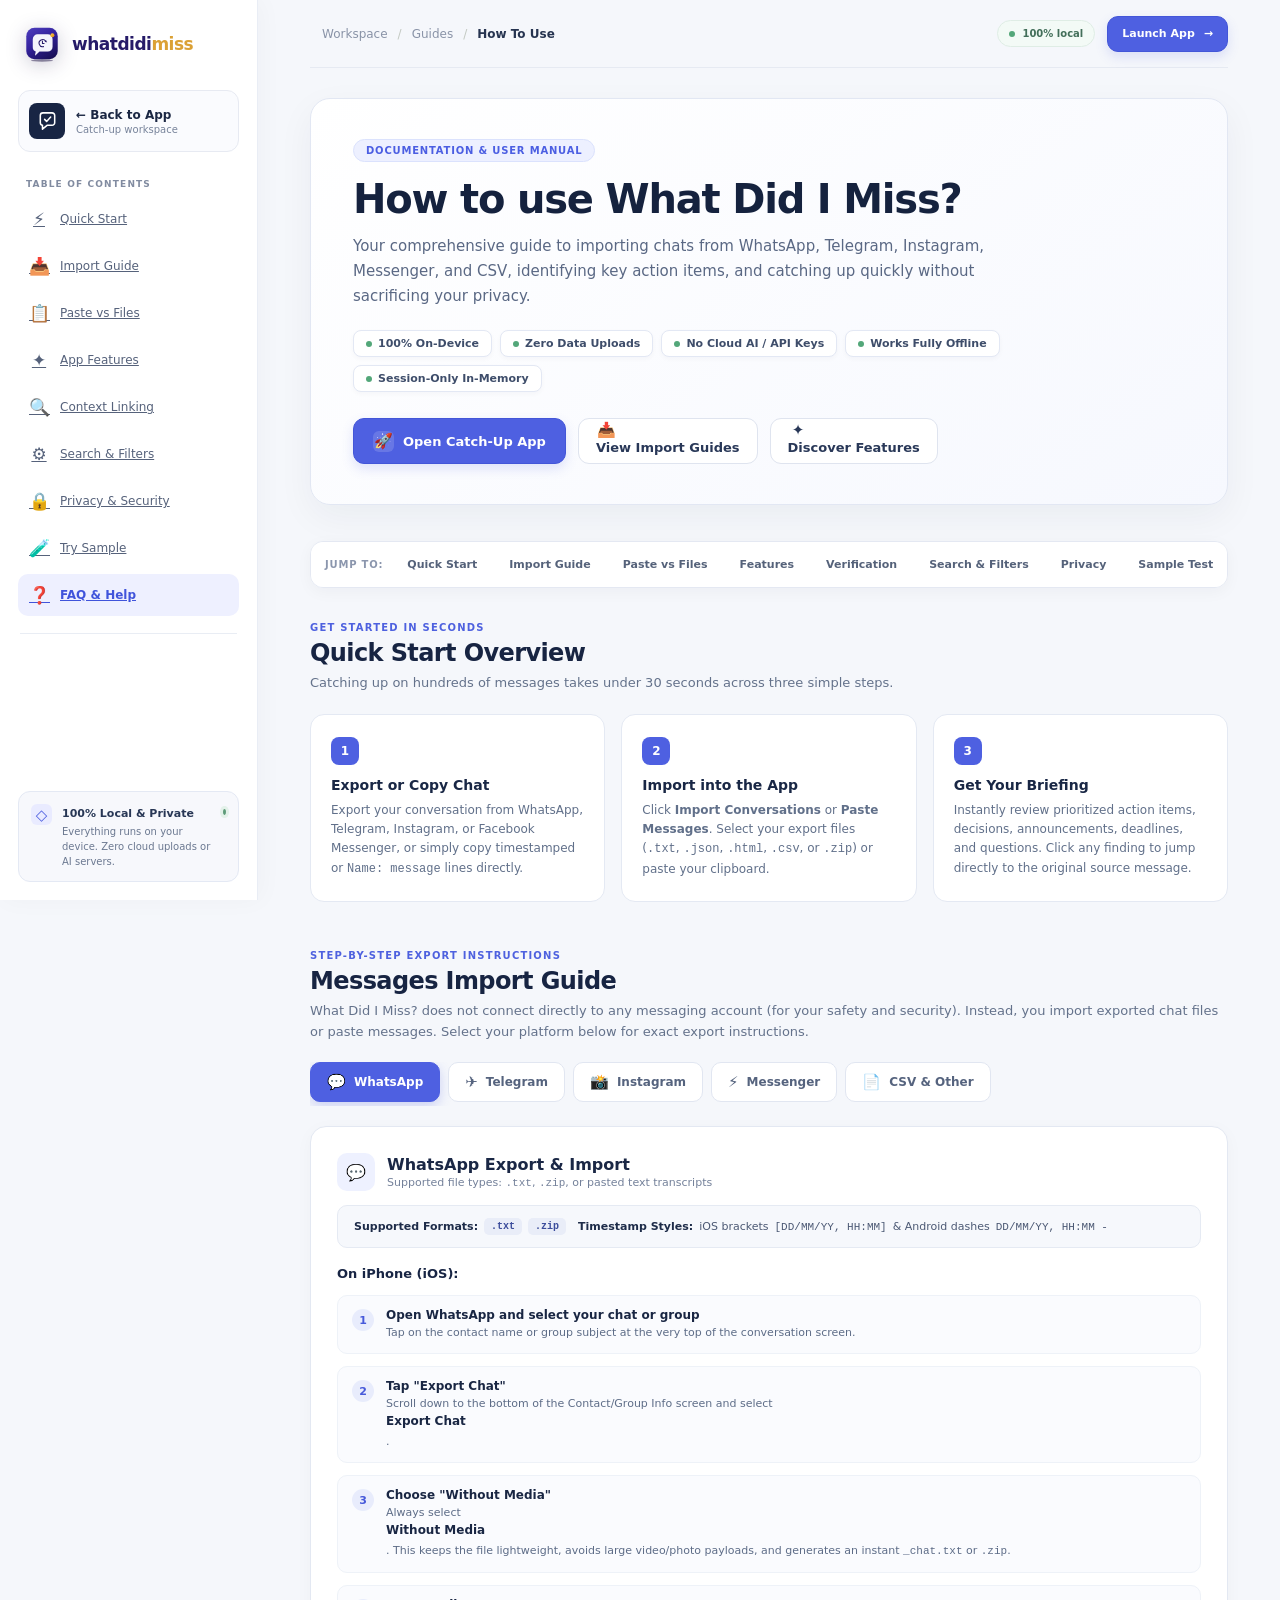
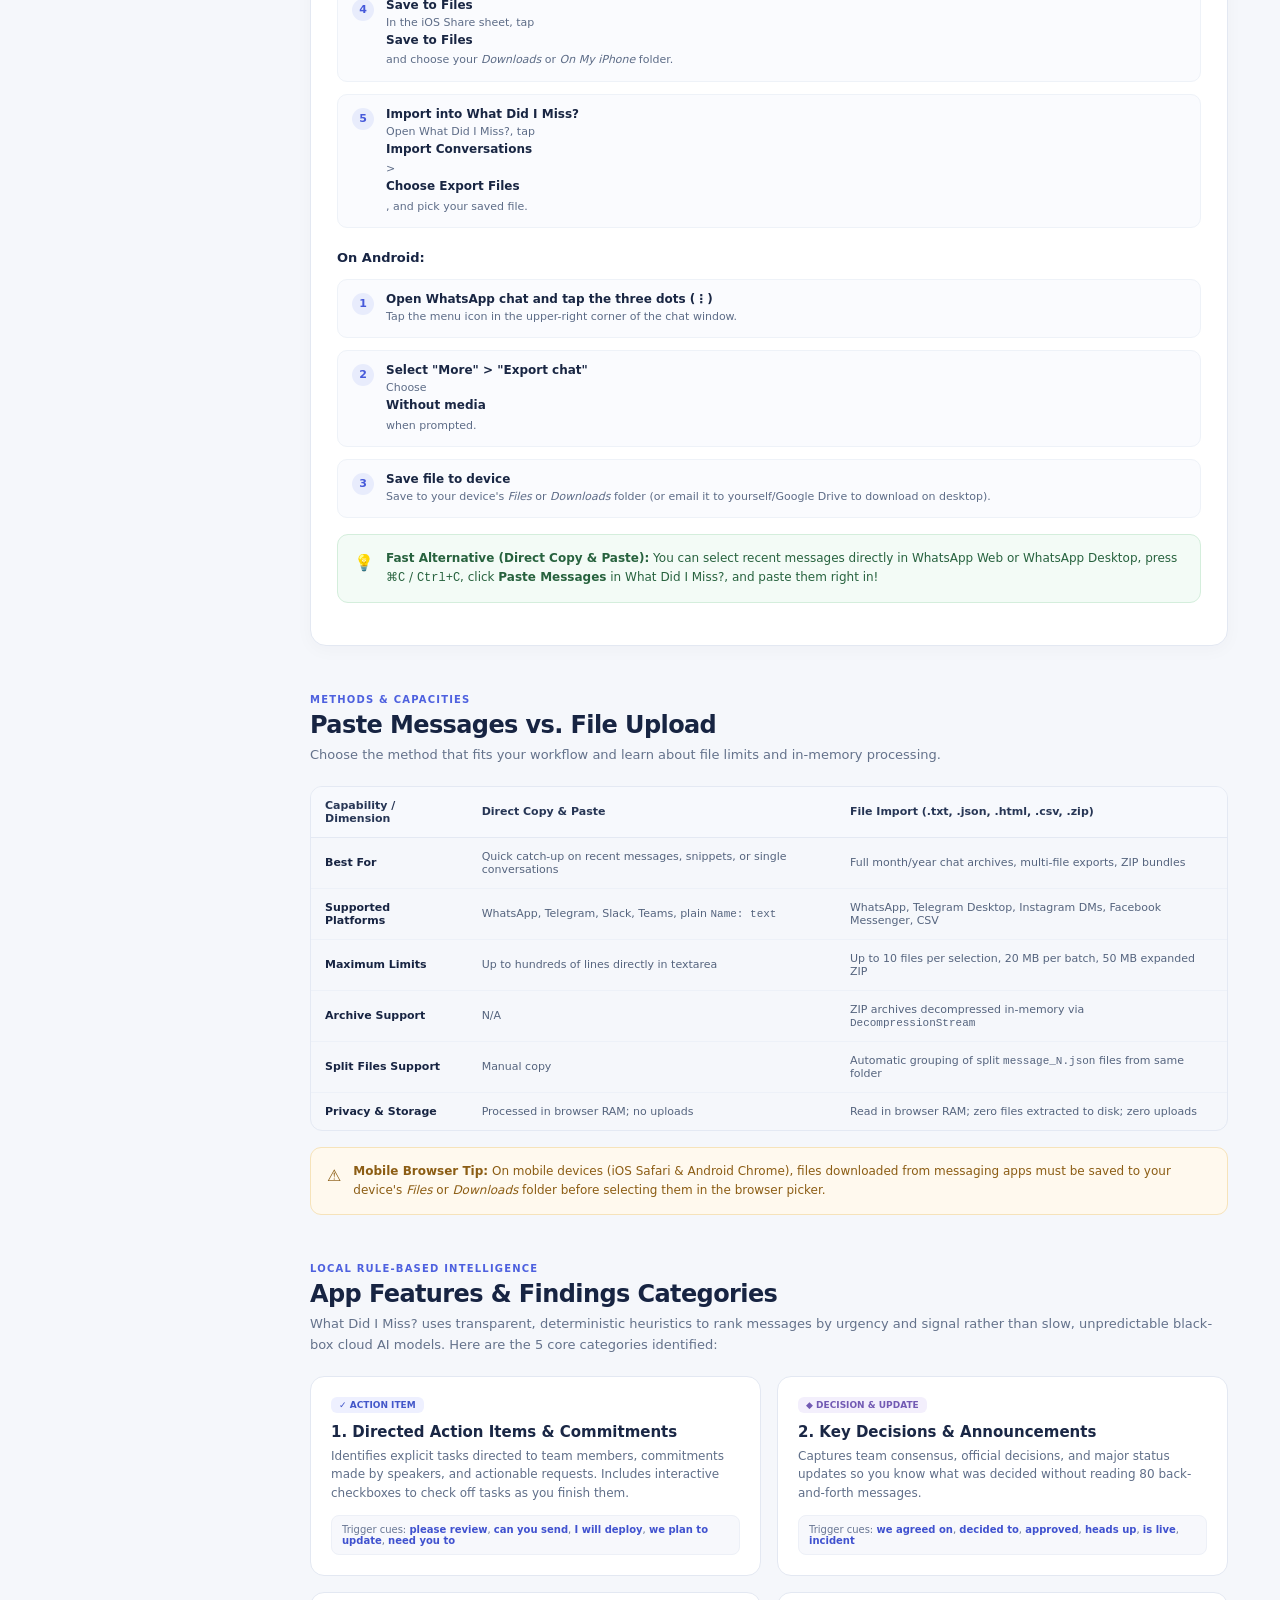
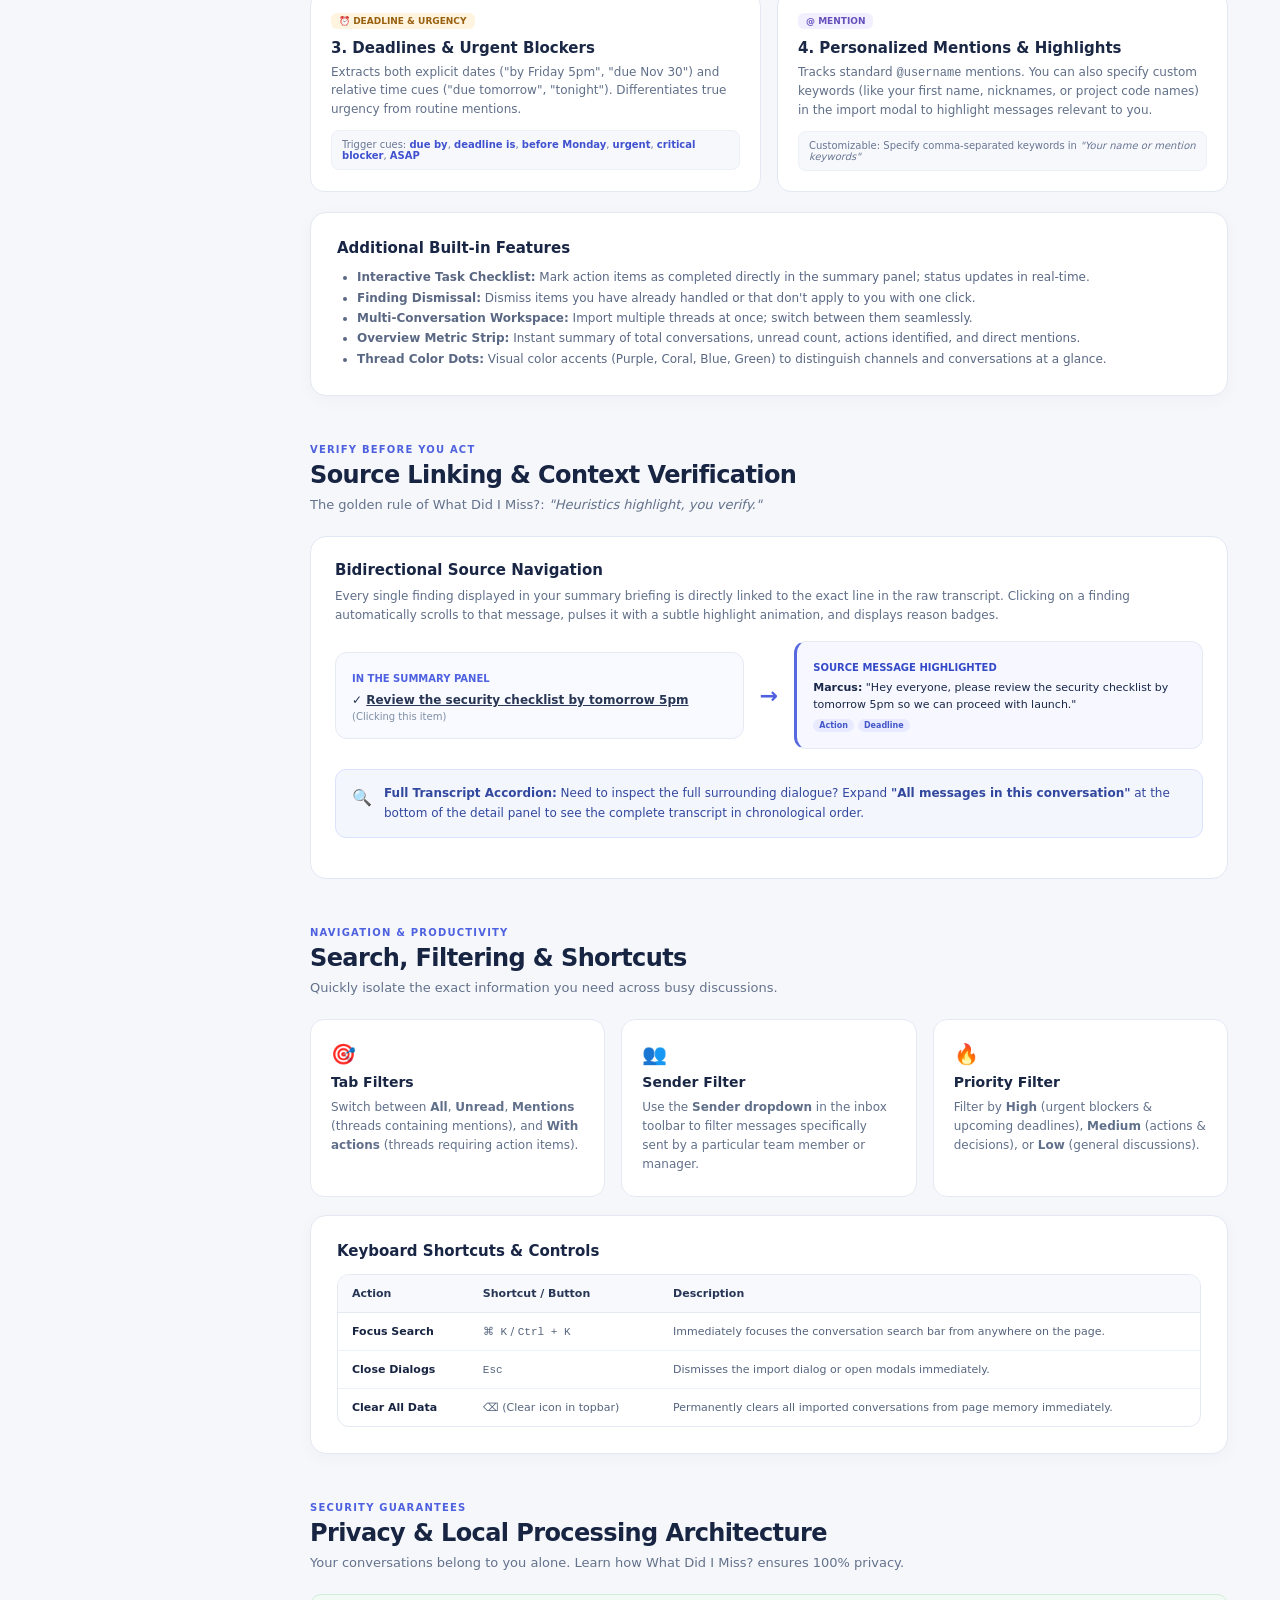
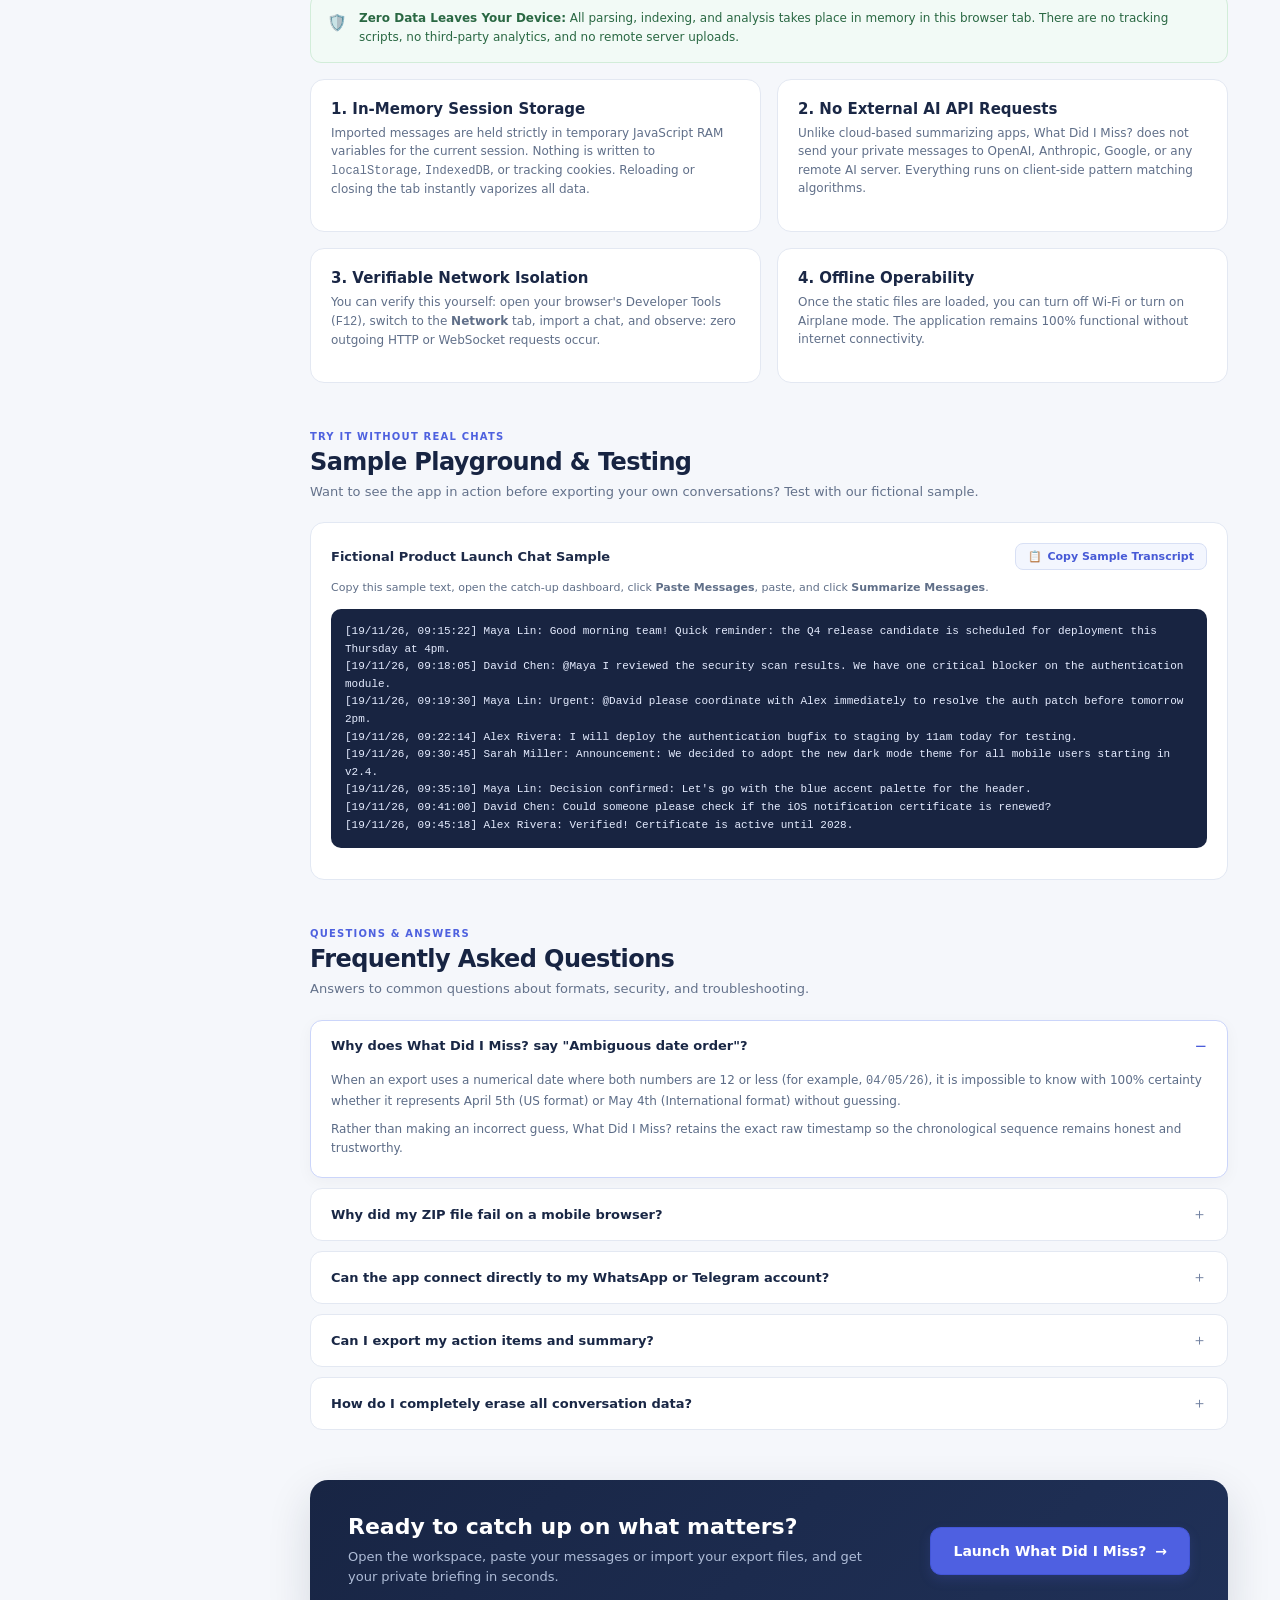
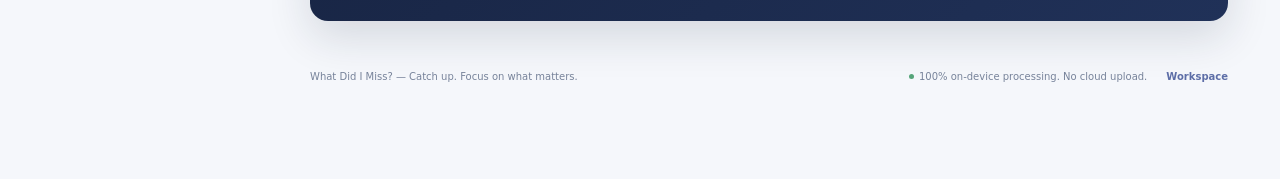
==== commit ac09c5eb: "Update app logo to new brand design and add motion-driven hero page" ====
--- a/how-to-use.html
+++ b/how-to-use.html
@@ -16,8 +16,8 @@
       <!-- Sidebar matching app aesthetics -->
       <aside class="sidebar">
         <a class="brand" href="index.html" aria-label="What Did I Miss? home">
-          <img class="brand-symbol" src="public/assets/what-did-i-miss-mark.svg" alt="What Did I Miss? mark">
-          <span class="brand-wordmark">What Did I Miss?</span>
+          <img class="brand-symbol" src="public/assets/what-did-i-miss-mark.svg" alt="What Did I Miss?">
+          <span class="brand-wordmark">whatdidi<span class="brand-wordmark-gold">miss</span></span>
         </a>
 
         <a class="workspace-switcher" href="index.html" title="Return to Catch Up Dashboard" style="text-decoration:none;">
--- a/styles.css
+++ b/styles.css
@@ -219,8 +219,9 @@
 button:focus-visible,a:focus-visible,input:focus-visible,select:focus-visible,textarea:focus-visible,summary:focus-visible { outline: 3px solid #8e9cff; outline-offset: 3px; }
 .sidebar { width: 258px; padding: 25px 18px 18px; background: #fff; border-color: #e9edf5; box-shadow: 3px 0 24px #182a4a08; }
 .brand { gap: 11px; margin: 0 0 27px 5px; font-size: 15px; letter-spacing: -.25px; }
-.brand-symbol { display: block; width: 36px; height: 36px; flex: none; border-radius: 11px; box-shadow: 0 5px 12px #111b3520; }
-.brand-wordmark { color: #15213e; }
+.brand-symbol { display: block; width: 38px; height: 38px; flex: none; border-radius: 10px; object-fit: contain; filter: drop-shadow(0 4px 10px rgba(24, 15, 68, 0.22)); }
+.brand-wordmark { color: #261b68; font-family: var(--font-display); font-weight: 800; font-size: 17px; letter-spacing: -0.5px; }
+.brand-wordmark-gold { color: #dba135; }
 .workspace-switcher { gap: 11px; padding: 12px 10px; border-color: #e7eaf2; border-radius: 12px; background: #fafbfe; }
 .workspace-avatar { width: 36px; height: 36px; color: #fff; background: #182544; }
 .workspace-avatar svg { width: 23px; height: 23px; fill: none; stroke: #fff; stroke-width: 1.6; stroke-linecap: round; stroke-linejoin: round; }
@@ -252,7 +253,7 @@
 .main-content { max-width: 1600px; min-height: 100vh; margin-left: 258px; padding: 0 52px; }
 .topbar { height: 68px; border-color: #e6eaf2; }
 .topbar-leading { display: flex; min-width: 0; align-items: center; gap: 12px; }
-.topbar-logo { display: none; width: 32px; height: 32px; flex: none; border-radius: 10px; }
+.topbar-logo { display: none; width: 34px; height: 34px; flex: none; border-radius: 9px; object-fit: contain; filter: drop-shadow(0 3px 8px rgba(24, 15, 68, 0.2)); }
 .clear-button { color: #738097; }
 .clear-button:hover { color: #ad414b; border-color: #f0d3d5; background: #fff5f5; }
 .breadcrumb { color: #8993a7; font-size: 12px; }
@@ -277,7 +278,7 @@
 .summary-stat > span { color: #738097; font-size: 10px; }
 .summary-decoration { color: #eff0ff; }
 .first-launch { max-width: 740px; margin: 25px auto 48px; padding: 37px clamp(18px,5vw,58px) 35px; border: 1px solid #e5e9f3; border-radius: 22px; background: #fff; box-shadow: 0 18px 50px #1525440a; text-align: center; }
-.welcome-logo { display: block; width: min(352px,100%); height: auto; margin: 0 auto 25px; }
+.welcome-logo { display: block; width: min(280px,80%); max-height: 290px; height: auto; margin: 0 auto 20px; object-fit: contain; filter: drop-shadow(0 12px 28px rgba(24, 15, 68, 0.12)); }
 .first-launch .heading-kicker { margin-bottom: 9px; }
 .first-launch h2 { margin: 8px 0 11px; color: #172442; font-size: clamp(27px,3.6vw,36px); letter-spacing: -1.2px; }
 .first-launch p { max-width: 520px; margin: 0 auto; color: #5f6d85; font-size: 15px; line-height: 1.65; }
@@ -432,7 +433,7 @@
   .welcome-copy h1 { font-size: clamp(29px,8vw,35px); }
   .welcome-copy > p { max-width: 280px; font-size: 12px; line-height: 1.55; }
   .first-launch { margin: 12px 0 27px; padding: 26px 17px 23px; border-radius: 18px; }
-  .welcome-logo { width: min(310px,100%); margin-bottom: 20px; }
+  .welcome-logo { width: min(220px, 75%); max-height: 240px; margin-bottom: 16px; }
   .first-launch .heading-kicker { font-size: 9px; }
   .first-launch h2 { font-size: 27px; }
   .first-launch p { font-size: 13px; }
@@ -1293,3 +1294,410 @@
     font-size: 11px;
   }
 }
+
+/* ==========================================================================
+   Motion-Driven Hero Page Styles
+   ========================================================================== */
+
+.motion-hero-page {
+  position: fixed;
+  inset: 0;
+  z-index: 10000;
+  display: flex;
+  align-items: center;
+  justify-content: center;
+  background: radial-gradient(circle at 50% 40%, #1c1154 0%, #100a33 55%, #07041a 100%);
+  color: #ffffff;
+  overflow: hidden;
+  transition: opacity 0.65s cubic-bezier(0.16, 1, 0.3, 1), transform 0.65s cubic-bezier(0.16, 1, 0.3, 1), visibility 0.65s;
+}
+
+.motion-hero-page.fade-out {
+  opacity: 0;
+  transform: scale(1.05);
+  pointer-events: none;
+  visibility: hidden;
+}
+
+/* Ambient Background Lighting */
+.hero-motion-glow {
+  position: absolute;
+  width: 460px;
+  height: 460px;
+  border-radius: 50%;
+  background: radial-gradient(circle, rgba(73, 56, 184, 0.5) 0%, rgba(37, 99, 235, 0.22) 50%, transparent 75%);
+  filter: blur(55px);
+  pointer-events: none;
+  animation: heroAuraPulse 3.4s ease-in-out infinite alternate;
+}
+
+@keyframes heroAuraPulse {
+  0% { transform: scale(0.85); opacity: 0.5; }
+  100% { transform: scale(1.25); opacity: 0.9; }
+}
+
+.hero-motion-content {
+  position: relative;
+  z-index: 2;
+  display: flex;
+  flex-direction: column;
+  align-items: center;
+  text-align: center;
+  padding: 24px;
+  max-width: 580px;
+  animation: heroContentIntro 0.8s cubic-bezier(0.16, 1, 0.3, 1) both;
+}
+
+@keyframes heroContentIntro {
+  0% { opacity: 0; transform: translateY(24px) scale(0.95); }
+  100% { opacity: 1; transform: translateY(0) scale(1); }
+}
+
+/* Speech Bubble Framing Silhouette */
+.hero-bubble-frame {
+  position: relative;
+  width: 220px;
+  height: 220px;
+  display: grid;
+  place-items: center;
+  margin-bottom: 22px;
+}
+
+/* Clock SVG Sizing */
+.hero-motion-clock-svg {
+  width: 195px;
+  height: 195px;
+  overflow: visible;
+}
+
+/* 1. CLOCK BOUNDARY & BODY: Initially WHITE with visible boundary -> turns BLUE over 3.4s */
+.hero-clock-outer-boundary {
+  fill: none;
+  stroke: #ffffff;
+  stroke-width: 2.5;
+  opacity: 0.85;
+  animation: clockBoundaryTransition 3.4s cubic-bezier(0.4, 0, 0.2, 1) forwards;
+}
+
+.hero-clock-track {
+  fill: none;
+  stroke: #ffffff;
+  stroke-width: 14;
+  stroke-linecap: round;
+  animation: clockColorTransition 3.4s cubic-bezier(0.4, 0, 0.2, 1) forwards;
+}
+
+.hero-clock-arrow {
+  fill: #ffffff;
+  stroke: #ffffff;
+  stroke-width: 2;
+  stroke-linejoin: round;
+  animation: clockArrowTransition 3.4s cubic-bezier(0.4, 0, 0.2, 1) forwards;
+}
+
+@keyframes clockBoundaryTransition {
+  0% {
+    stroke: #ffffff;
+    opacity: 0.95;
+    filter: drop-shadow(0 0 10px rgba(255, 255, 255, 0.9));
+  }
+  25% {
+    stroke: #ffffff;
+    opacity: 0.95;
+    filter: drop-shadow(0 0 12px rgba(255, 255, 255, 0.95));
+  }
+  65% {
+    stroke: #60a5fa;
+    opacity: 0.85;
+    filter: drop-shadow(0 0 15px rgba(96, 165, 250, 0.8));
+  }
+  100% {
+    stroke: #2563eb;
+    opacity: 0.95;
+    filter: drop-shadow(0 0 20px rgba(37, 99, 235, 1));
+  }
+}
+
+@keyframes clockColorTransition {
+  0% {
+    stroke: #ffffff;
+    filter: drop-shadow(0 0 8px rgba(255, 255, 255, 0.85));
+  }
+  25% {
+    stroke: #ffffff;
+    filter: drop-shadow(0 0 11px rgba(255, 255, 255, 0.9));
+  }
+  65% {
+    stroke: #60a5fa;
+    filter: drop-shadow(0 0 16px rgba(96, 165, 250, 0.85));
+  }
+  100% {
+    stroke: #2563eb;
+    filter: drop-shadow(0 0 24px rgba(37, 99, 235, 1));
+  }
+}
+
+@keyframes clockArrowTransition {
+  0% {
+    fill: #ffffff;
+    stroke: #ffffff;
+    filter: drop-shadow(0 0 8px rgba(255, 255, 255, 0.85));
+  }
+  25% {
+    fill: #ffffff;
+    stroke: #ffffff;
+    filter: drop-shadow(0 0 11px rgba(255, 255, 255, 0.9));
+  }
+  65% {
+    fill: #60a5fa;
+    stroke: #60a5fa;
+    filter: drop-shadow(0 0 16px rgba(96, 165, 250, 0.85));
+  }
+  100% {
+    fill: #2563eb;
+    stroke: #2563eb;
+    filter: drop-shadow(0 0 24px rgba(37, 99, 235, 1));
+  }
+}
+
+/* 2. CLOCK HANDS: Initially WHITE -> turns GOLDEN in the same duration */
+.hero-clock-pivot {
+  fill: #ffffff;
+  stroke: none;
+  animation: handsPivotTransition 3.4s cubic-bezier(0.4, 0, 0.2, 1) forwards;
+}
+
+.hero-hand {
+  stroke: #ffffff;
+  stroke-width: 12;
+  stroke-linecap: round;
+  transform-origin: 100px 100px;
+  animation: handsColorTransition 3.4s cubic-bezier(0.4, 0, 0.2, 1) forwards;
+}
+
+.hero-hour-hand {
+  animation: handsColorTransition 3.4s cubic-bezier(0.4, 0, 0.2, 1) forwards,
+             hourHandSweep 3.4s cubic-bezier(0.25, 1, 0.5, 1) forwards;
+}
+
+.hero-minute-hand {
+  animation: handsColorTransition 3.4s cubic-bezier(0.4, 0, 0.2, 1) forwards,
+             minuteHandSweep 3.4s cubic-bezier(0.25, 1, 0.5, 1) forwards;
+}
+
+@keyframes handsPivotTransition {
+  0% {
+    fill: #ffffff;
+    filter: drop-shadow(0 0 8px rgba(255, 255, 255, 0.8));
+  }
+  25% {
+    fill: #ffffff;
+    filter: drop-shadow(0 0 10px rgba(255, 255, 255, 0.9));
+  }
+  65% {
+    fill: #fde047;
+    filter: drop-shadow(0 0 13px rgba(253, 224, 71, 0.85));
+  }
+  100% {
+    fill: #dba135;
+    filter: drop-shadow(0 0 18px rgba(219, 161, 53, 1));
+  }
+}
+
+@keyframes handsColorTransition {
+  0% {
+    stroke: #ffffff;
+    filter: drop-shadow(0 0 8px rgba(255, 255, 255, 0.8));
+  }
+  25% {
+    stroke: #ffffff;
+    filter: drop-shadow(0 0 10px rgba(255, 255, 255, 0.9));
+  }
+  65% {
+    stroke: #fde047;
+    filter: drop-shadow(0 0 13px rgba(253, 224, 71, 0.85));
+  }
+  100% {
+    stroke: #dba135;
+    filter: drop-shadow(0 0 20px rgba(219, 161, 53, 1));
+  }
+}
+
+@keyframes hourHandSweep {
+  0% {
+    transform: rotate(0deg);
+  }
+  25% {
+    transform: rotate(-35deg);
+  }
+  60% {
+    transform: rotate(-160deg);
+  }
+  100% {
+    transform: rotate(-90deg);
+  }
+}
+
+@keyframes minuteHandSweep {
+  0% {
+    transform: rotate(0deg);
+  }
+  30% {
+    transform: rotate(-180deg);
+  }
+  70% {
+    transform: rotate(-540deg);
+  }
+  100% {
+    transform: rotate(-450deg);
+  }
+}
+
+/* 3. Hero Brand Typography */
+.hero-motion-brand {
+  margin-top: 14px;
+}
+
+.hero-motion-title {
+  margin: 0 0 8px;
+  font-family: var(--font-display);
+  font-size: clamp(34px, 6vw, 48px);
+  font-weight: 800;
+  letter-spacing: -1.2px;
+  line-height: 1;
+}
+
+.hero-title-part1 {
+  color: #ffffff;
+  animation: titlePart1Transition 3.4s ease forwards;
+}
+
+.hero-title-part2 {
+  color: #ffffff;
+  animation: titlePart2Transition 3.4s ease forwards;
+}
+
+@keyframes titlePart1Transition {
+  0%, 25% { color: #ffffff; }
+  65% { color: #93c5fd; }
+  100% { color: #ffffff; }
+}
+
+@keyframes titlePart2Transition {
+  0%, 25% { color: #ffffff; }
+  65% { color: #fde047; }
+  100% { color: #dba135; }
+}
+
+.hero-motion-tagline {
+  margin: 0;
+  color: #a4b2d1;
+  font-size: 14px;
+  font-weight: 500;
+  letter-spacing: 0.3px;
+  opacity: 0;
+  animation: heroFadeIn 1s 0.8s ease forwards;
+}
+
+@keyframes heroFadeIn {
+  from { opacity: 0; transform: translateY(6px); }
+  to { opacity: 1; transform: translateY(0); }
+}
+
+/* Progress Indicator */
+.hero-motion-progress {
+  width: 140px;
+  height: 3px;
+  background: rgba(255, 255, 255, 0.12);
+  border-radius: 999px;
+  margin: 22px auto 0;
+  overflow: hidden;
+}
+
+.hero-progress-bar {
+  height: 100%;
+  width: 0%;
+  background: linear-gradient(90deg, #3b82f6, #dba135);
+  border-radius: 999px;
+  animation: heroProgressFill 3.4s linear forwards;
+}
+
+@keyframes heroProgressFill {
+  0% { width: 0%; }
+  100% { width: 100%; }
+}
+
+/* Skip Button */
+.skip-hero-btn {
+  position: absolute;
+  top: 24px;
+  right: 28px;
+  z-index: 10;
+  display: inline-flex;
+  align-items: center;
+  gap: 6px;
+  padding: 8px 14px;
+  color: #cbd5e1;
+  background: rgba(255, 255, 255, 0.08);
+  border: 1px solid rgba(255, 255, 255, 0.16);
+  border-radius: 20px;
+  backdrop-filter: blur(8px);
+  font-size: 11px;
+  font-weight: 600;
+  cursor: pointer;
+  transition: all 0.15s ease;
+}
+
+.skip-hero-btn:hover {
+  color: #ffffff;
+  background: rgba(255, 255, 255, 0.16);
+  border-color: rgba(255, 255, 255, 0.3);
+  transform: translateY(-1px);
+}
+
+.topbar-replay-btn {
+  display: inline-flex;
+  align-items: center;
+  gap: 5px;
+  height: 36px;
+  padding: 0 11px;
+  color: #3b4cb8;
+  border: 1px solid #d5dcfa;
+  border-radius: 9px;
+  background: #f0f3ff;
+  font-size: 11px;
+  font-weight: 600;
+  cursor: pointer;
+  transition: all 0.15s ease;
+}
+
+.topbar-replay-btn:hover {
+  background: #e4e9ff;
+  color: #25359c;
+  transform: translateY(-1px);
+}
+
+@media (max-width: 620px) {
+  .skip-hero-btn {
+    top: 16px;
+    right: 16px;
+    padding: 6px 11px;
+    font-size: 10px;
+  }
+  .hero-bubble-frame {
+    width: 170px;
+    height: 170px;
+  }
+  .hero-motion-clock-svg {
+    width: 150px;
+    height: 150px;
+  }
+  .hero-motion-title {
+    font-size: 32px;
+  }
+  .topbar-replay-btn {
+    height: 32px;
+    padding: 0 8px;
+    font-size: 10px;
+  }
+}
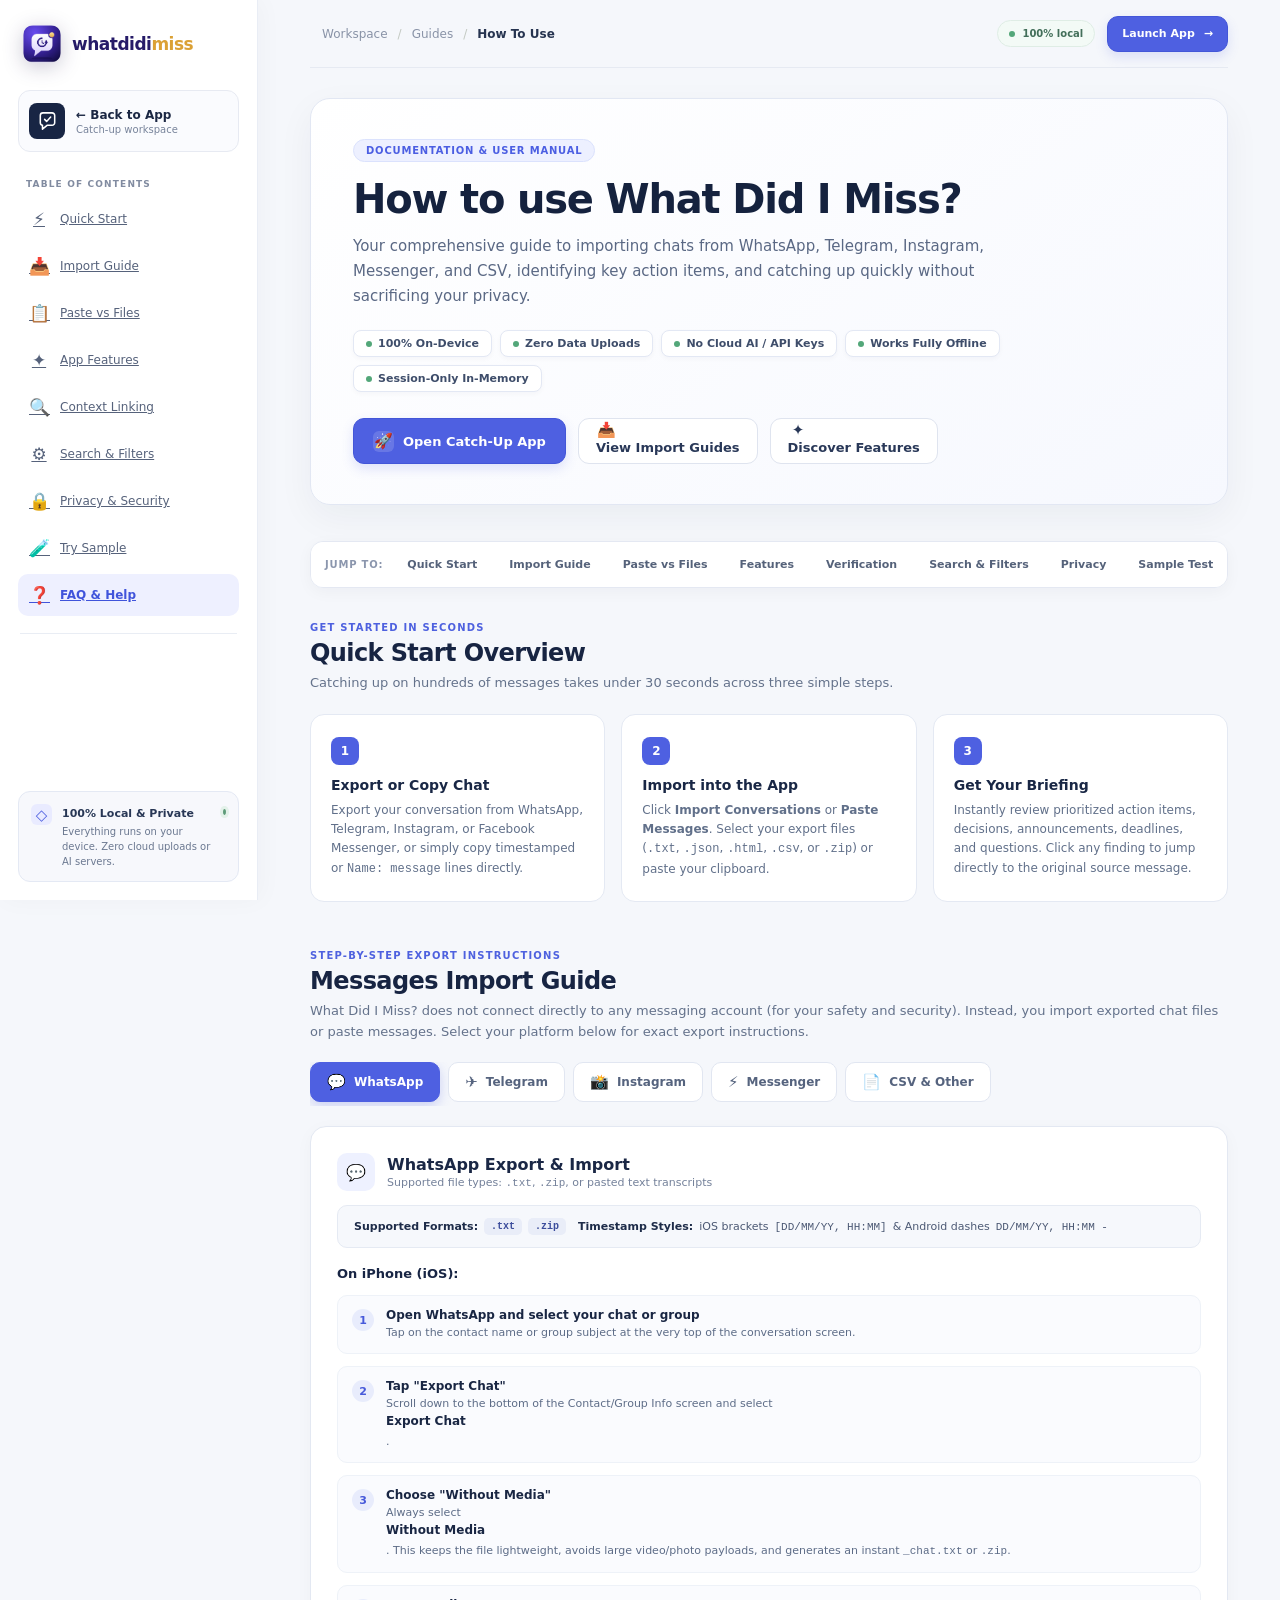
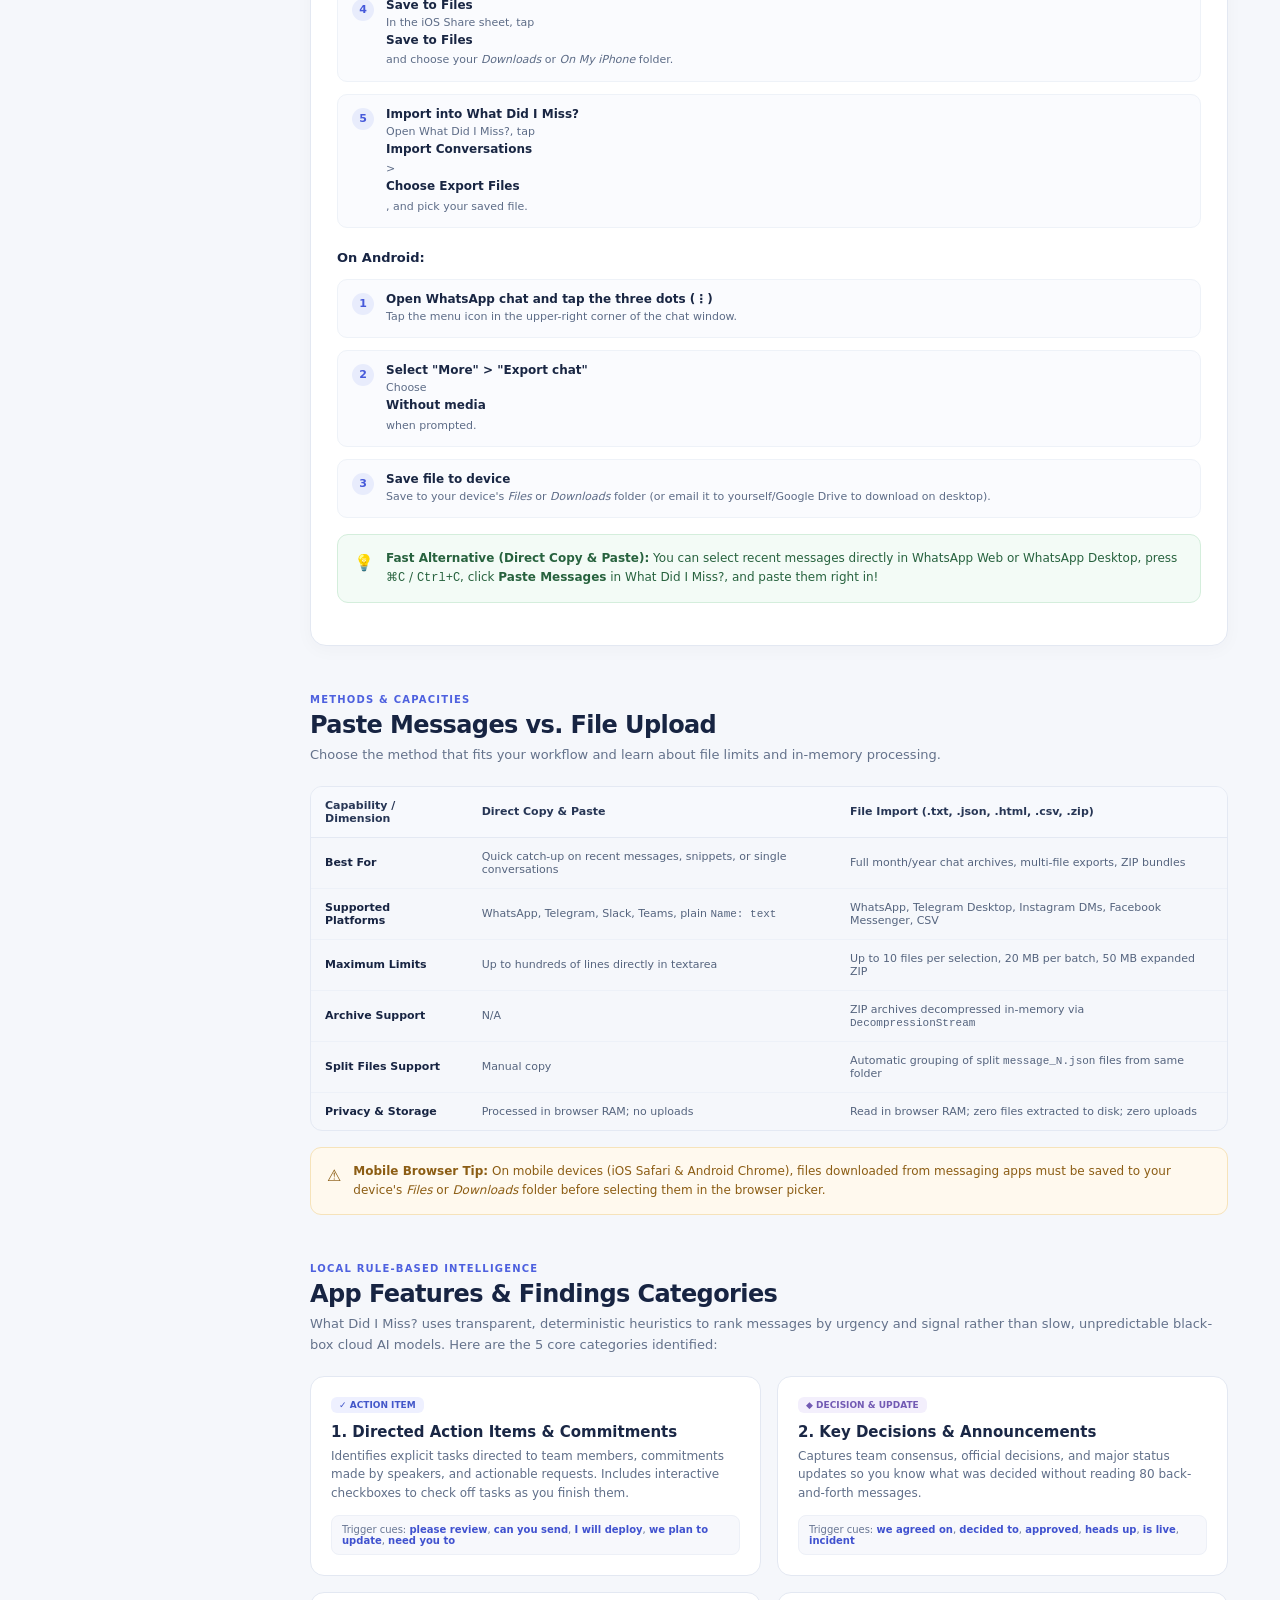
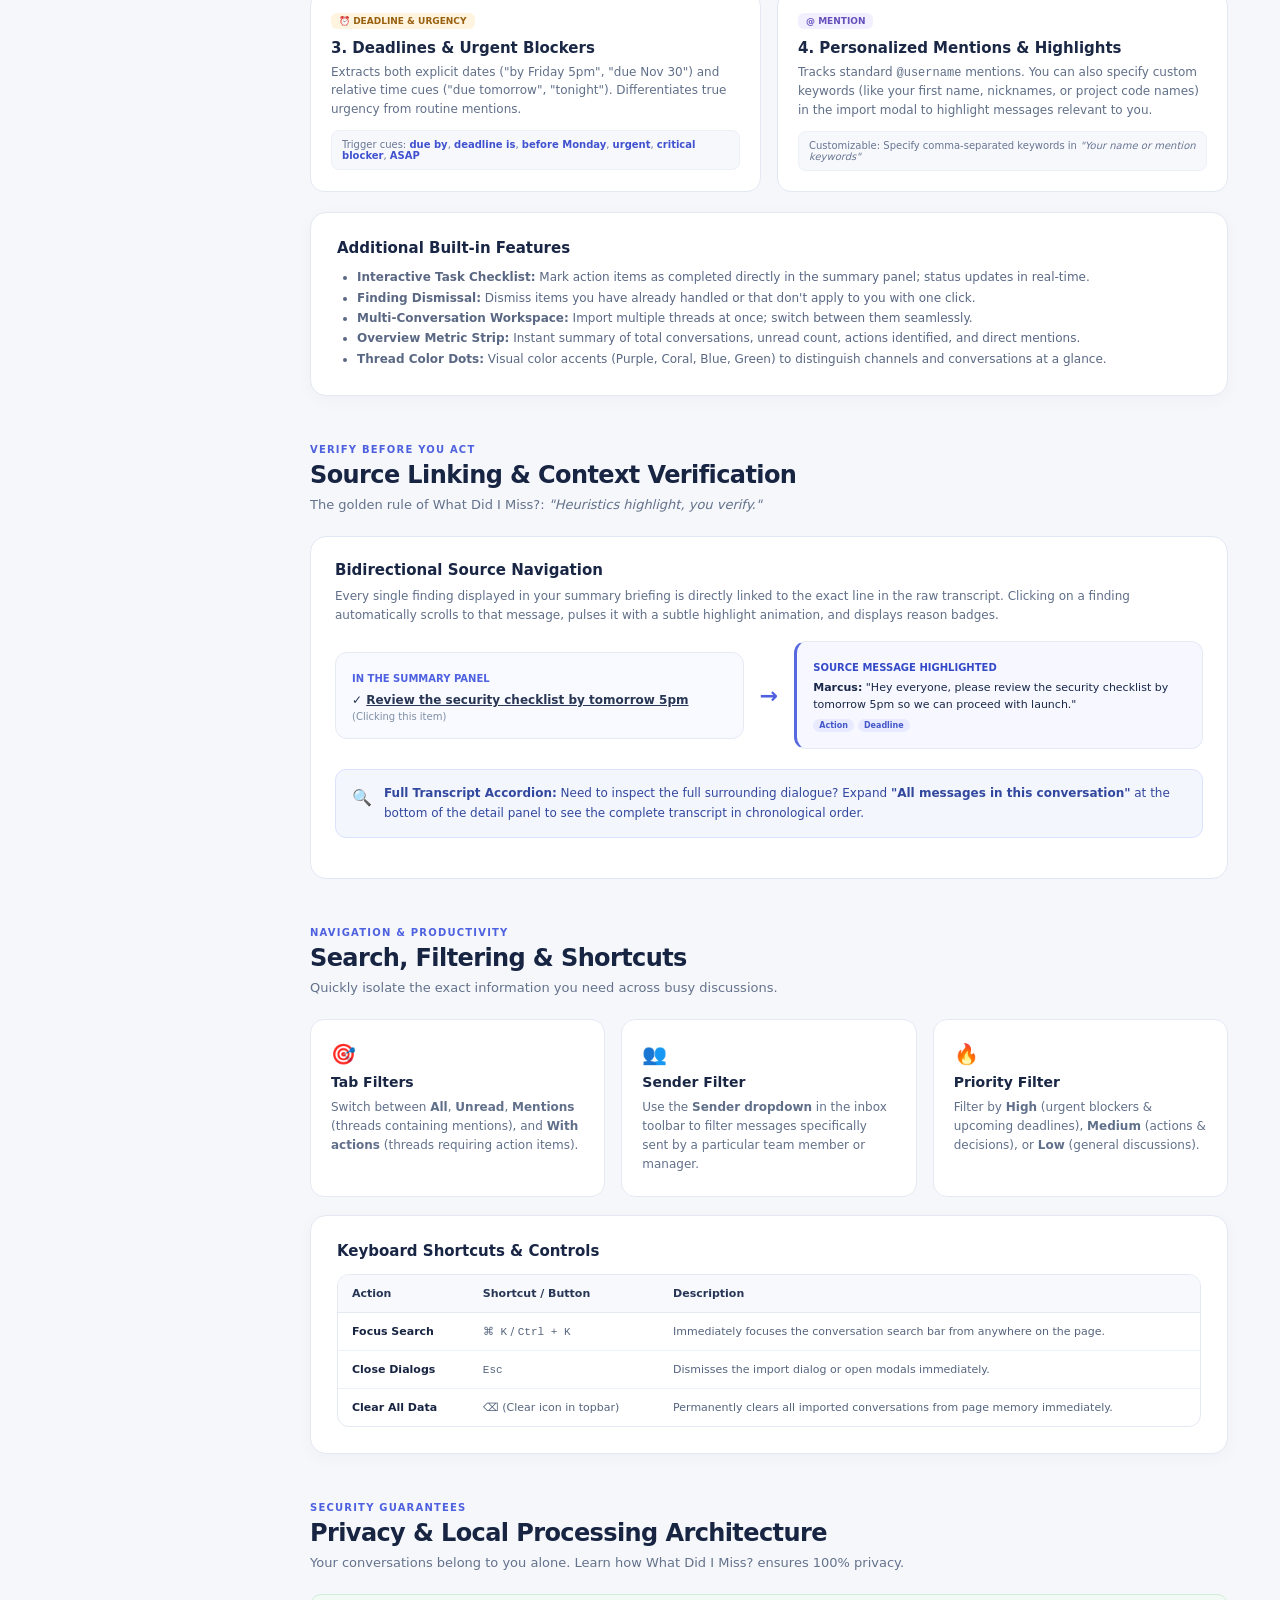
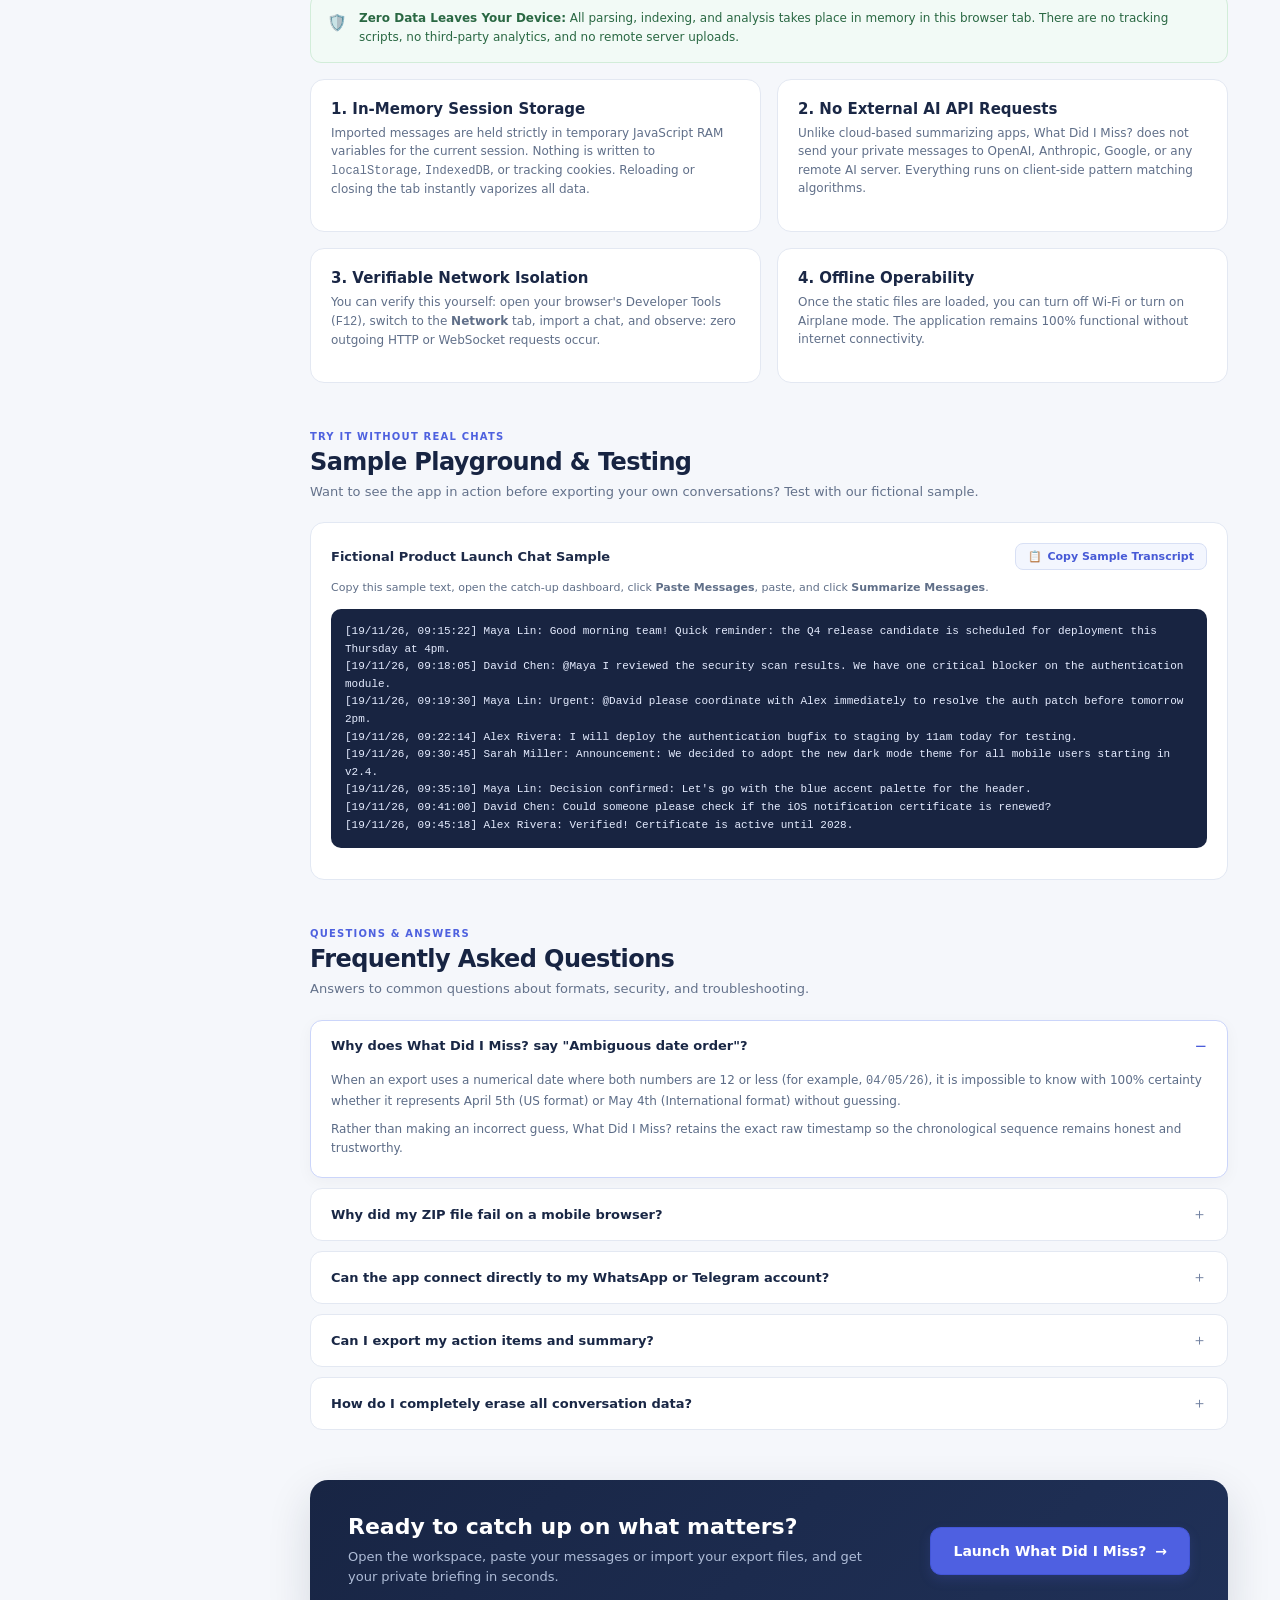
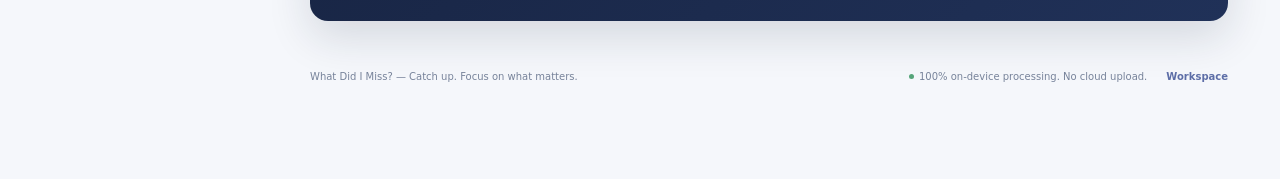
==== commit 01eaf722: "Preserve exact uploaded logo and display whole logo on motion hero page" ====
--- a/how-to-use.html
+++ b/how-to-use.html
@@ -8,7 +8,7 @@
     <meta property="og:title" content="How To Use — What Did I Miss?">
     <meta property="og:description" content="Master conversation catch-up: learn how to import chat exports, discover critical findings, and verify context 100% privately on your device.">
     <title>How To Use — What Did I Miss? Guide & Documentation</title>
-    <link rel="icon" type="image/svg+xml" href="public/assets/what-did-i-miss-icon.svg">
+    <link rel="icon" type="image/png" href="public/assets/what-did-i-miss-mark.png">
     <link rel="stylesheet" href="styles.css">
   </head>
   <body>
@@ -16,7 +16,7 @@
       <!-- Sidebar matching app aesthetics -->
       <aside class="sidebar">
         <a class="brand" href="index.html" aria-label="What Did I Miss? home">
-          <img class="brand-symbol" src="public/assets/what-did-i-miss-mark.svg" alt="What Did I Miss?">
+          <img class="brand-symbol" src="public/assets/what-did-i-miss-mark.png" alt="whatdidimiss">
           <span class="brand-wordmark">whatdidi<span class="brand-wordmark-gold">miss</span></span>
         </a>
 
@@ -63,7 +63,7 @@
         <header class="topbar">
           <div class="topbar-leading">
             <a href="index.html" aria-label="Return home">
-              <img class="topbar-logo" src="public/assets/what-did-i-miss-mark.svg" alt="What Did I Miss?">
+              <img class="topbar-logo" src="public/assets/what-did-i-miss-mark.png" alt="whatdidimiss">
             </a>
             <div class="breadcrumb">
               <a href="index.html" style="color:inherit;text-decoration:none;">Workspace</a>
--- a/styles.css
+++ b/styles.css
@@ -278,7 +278,7 @@
 .summary-stat > span { color: #738097; font-size: 10px; }
 .summary-decoration { color: #eff0ff; }
 .first-launch { max-width: 740px; margin: 25px auto 48px; padding: 37px clamp(18px,5vw,58px) 35px; border: 1px solid #e5e9f3; border-radius: 22px; background: #fff; box-shadow: 0 18px 50px #1525440a; text-align: center; }
-.welcome-logo { display: block; width: min(280px,80%); max-height: 290px; height: auto; margin: 0 auto 20px; object-fit: contain; filter: drop-shadow(0 12px 28px rgba(24, 15, 68, 0.12)); }
+.welcome-logo { display: block; width: min(340px,90%); max-height: 280px; height: auto; margin: 0 auto 20px; border-radius: 16px; object-fit: contain; filter: drop-shadow(0 10px 24px rgba(24, 15, 68, 0.1)); }
 .first-launch .heading-kicker { margin-bottom: 9px; }
 .first-launch h2 { margin: 8px 0 11px; color: #172442; font-size: clamp(27px,3.6vw,36px); letter-spacing: -1.2px; }
 .first-launch p { max-width: 520px; margin: 0 auto; color: #5f6d85; font-size: 15px; line-height: 1.65; }
@@ -1296,7 +1296,7 @@
 }
 
 /* ==========================================================================
-   Motion-Driven Hero Page Styles
+   Motion-Driven Hero Page Styles (Whole Logo + Animated Clock)
    ========================================================================== */
 
 .motion-hero-page {
@@ -1306,8 +1306,8 @@
   display: flex;
   align-items: center;
   justify-content: center;
-  background: radial-gradient(circle at 50% 40%, #1c1154 0%, #100a33 55%, #07041a 100%);
-  color: #ffffff;
+  background: radial-gradient(circle at 50% 45%, #f7f6fd 0%, #ece9f7 60%, #dedbf0 100%);
+  color: #1a104f;
   overflow: hidden;
   transition: opacity 0.65s cubic-bezier(0.16, 1, 0.3, 1), transform 0.65s cubic-bezier(0.16, 1, 0.3, 1), visibility 0.65s;
 }
@@ -1319,21 +1319,21 @@
   visibility: hidden;
 }
 
-/* Ambient Background Lighting */
+/* Ambient Background Glow */
 .hero-motion-glow {
   position: absolute;
-  width: 460px;
-  height: 460px;
+  width: 520px;
+  height: 520px;
   border-radius: 50%;
-  background: radial-gradient(circle, rgba(73, 56, 184, 0.5) 0%, rgba(37, 99, 235, 0.22) 50%, transparent 75%);
+  background: radial-gradient(circle, rgba(73, 56, 184, 0.16) 0%, rgba(37, 99, 235, 0.08) 50%, transparent 75%);
   filter: blur(55px);
   pointer-events: none;
   animation: heroAuraPulse 3.4s ease-in-out infinite alternate;
 }
 
 @keyframes heroAuraPulse {
-  0% { transform: scale(0.85); opacity: 0.5; }
-  100% { transform: scale(1.25); opacity: 0.9; }
+  0% { transform: scale(0.9); opacity: 0.6; }
+  100% { transform: scale(1.2); opacity: 0.95; }
 }
 
 .hero-motion-content {
@@ -1344,29 +1344,57 @@
   align-items: center;
   text-align: center;
   padding: 24px;
-  max-width: 580px;
+  max-width: 600px;
   animation: heroContentIntro 0.8s cubic-bezier(0.16, 1, 0.3, 1) both;
 }
 
 @keyframes heroContentIntro {
-  0% { opacity: 0; transform: translateY(24px) scale(0.95); }
+  0% { opacity: 0; transform: translateY(22px) scale(0.96); }
   100% { opacity: 1; transform: translateY(0) scale(1); }
 }
 
-/* Speech Bubble Framing Silhouette */
-.hero-bubble-frame {
+/* Whole Logo Container */
+.hero-motion-logo-card {
+  display: flex;
+  flex-direction: column;
+  align-items: center;
+  justify-content: center;
+}
+
+.motion-logo-icon-wrap {
   position: relative;
-  width: 220px;
-  height: 220px;
-  display: grid;
-  place-items: center;
-  margin-bottom: 22px;
-}
-
-/* Clock SVG Sizing */
-.hero-motion-clock-svg {
-  width: 195px;
-  height: 195px;
+  width: min(290px, 66vw);
+  max-width: 320px;
+  display: flex;
+  align-items: center;
+  justify-content: center;
+}
+
+.motion-logo-icon-bg {
+  width: 100%;
+  height: auto;
+  display: block;
+  object-fit: contain;
+  filter: drop-shadow(0 14px 34px rgba(24, 15, 68, 0.18));
+}
+
+/* Clock positioned right inside the speech bubble of the whole logo */
+.motion-clock-container {
+  position: absolute;
+  top: 49.5%;
+  left: 51.5%;
+  transform: translate(-50%, -50%);
+  width: 33%;
+  height: 35%;
+  display: flex;
+  align-items: center;
+  justify-content: center;
+  pointer-events: none;
+}
+
+.motion-hero-clock-svg {
+  width: 100%;
+  height: 100%;
   overflow: visible;
 }
 
@@ -1374,15 +1402,15 @@
 .hero-clock-outer-boundary {
   fill: none;
   stroke: #ffffff;
-  stroke-width: 2.5;
-  opacity: 0.85;
+  stroke-width: 2.6;
+  opacity: 0.95;
   animation: clockBoundaryTransition 3.4s cubic-bezier(0.4, 0, 0.2, 1) forwards;
 }
 
 .hero-clock-track {
   fill: none;
   stroke: #ffffff;
-  stroke-width: 14;
+  stroke-width: 9.5;
   stroke-linecap: round;
   animation: clockColorTransition 3.4s cubic-bezier(0.4, 0, 0.2, 1) forwards;
 }
@@ -1390,7 +1418,7 @@
 .hero-clock-arrow {
   fill: #ffffff;
   stroke: #ffffff;
-  stroke-width: 2;
+  stroke-width: 1.5;
   stroke-linejoin: round;
   animation: clockArrowTransition 3.4s cubic-bezier(0.4, 0, 0.2, 1) forwards;
 }
@@ -1399,41 +1427,41 @@
   0% {
     stroke: #ffffff;
     opacity: 0.95;
-    filter: drop-shadow(0 0 10px rgba(255, 255, 255, 0.9));
+    filter: drop-shadow(0 0 2px rgba(28, 16, 75, 0.65)) drop-shadow(0 2px 4px rgba(0, 0, 0, 0.18));
   }
   25% {
     stroke: #ffffff;
     opacity: 0.95;
-    filter: drop-shadow(0 0 12px rgba(255, 255, 255, 0.95));
+    filter: drop-shadow(0 0 2px rgba(28, 16, 75, 0.65)) drop-shadow(0 2px 4px rgba(0, 0, 0, 0.18));
   }
   65% {
-    stroke: #60a5fa;
-    opacity: 0.85;
-    filter: drop-shadow(0 0 15px rgba(96, 165, 250, 0.8));
+    stroke: #5b7df7;
+    opacity: 0.9;
+    filter: drop-shadow(0 0 5px rgba(91, 125, 247, 0.65));
   }
   100% {
     stroke: #2563eb;
-    opacity: 0.95;
-    filter: drop-shadow(0 0 20px rgba(37, 99, 235, 1));
+    opacity: 1;
+    filter: drop-shadow(0 0 8px rgba(37, 99, 235, 0.75));
   }
 }
 
 @keyframes clockColorTransition {
   0% {
     stroke: #ffffff;
-    filter: drop-shadow(0 0 8px rgba(255, 255, 255, 0.85));
+    filter: drop-shadow(0 0 2px rgba(28, 16, 75, 0.65)) drop-shadow(0 2px 4px rgba(0, 0, 0, 0.18));
   }
   25% {
     stroke: #ffffff;
-    filter: drop-shadow(0 0 11px rgba(255, 255, 255, 0.9));
+    filter: drop-shadow(0 0 2px rgba(28, 16, 75, 0.65)) drop-shadow(0 2px 4px rgba(0, 0, 0, 0.18));
   }
   65% {
-    stroke: #60a5fa;
-    filter: drop-shadow(0 0 16px rgba(96, 165, 250, 0.85));
+    stroke: #5b7df7;
+    filter: drop-shadow(0 0 6px rgba(91, 125, 247, 0.65));
   }
   100% {
     stroke: #2563eb;
-    filter: drop-shadow(0 0 24px rgba(37, 99, 235, 1));
+    filter: drop-shadow(0 0 10px rgba(37, 99, 235, 0.85));
   }
 }
 
@@ -1441,26 +1469,26 @@
   0% {
     fill: #ffffff;
     stroke: #ffffff;
-    filter: drop-shadow(0 0 8px rgba(255, 255, 255, 0.85));
+    filter: drop-shadow(0 0 2px rgba(28, 16, 75, 0.65));
   }
   25% {
     fill: #ffffff;
     stroke: #ffffff;
-    filter: drop-shadow(0 0 11px rgba(255, 255, 255, 0.9));
+    filter: drop-shadow(0 0 2px rgba(28, 16, 75, 0.65));
   }
   65% {
-    fill: #60a5fa;
-    stroke: #60a5fa;
-    filter: drop-shadow(0 0 16px rgba(96, 165, 250, 0.85));
+    fill: #5b7df7;
+    stroke: #5b7df7;
+    filter: drop-shadow(0 0 6px rgba(91, 125, 247, 0.65));
   }
   100% {
     fill: #2563eb;
     stroke: #2563eb;
-    filter: drop-shadow(0 0 24px rgba(37, 99, 235, 1));
-  }
-}
-
-/* 2. CLOCK HANDS: Initially WHITE -> turns GOLDEN in the same duration */
+    filter: drop-shadow(0 0 10px rgba(37, 99, 235, 0.85));
+  }
+}
+
+/* 2. CLOCK HANDS: Initially WHITE -> turns GOLDEN over the duration */
 .hero-clock-pivot {
   fill: #ffffff;
   stroke: none;
@@ -1469,9 +1497,9 @@
 
 .hero-hand {
   stroke: #ffffff;
-  stroke-width: 12;
+  stroke-width: 8;
   stroke-linecap: round;
-  transform-origin: 100px 100px;
+  transform-origin: 50px 50px;
   animation: handsColorTransition 3.4s cubic-bezier(0.4, 0, 0.2, 1) forwards;
 }
 
@@ -1488,112 +1516,76 @@
 @keyframes handsPivotTransition {
   0% {
     fill: #ffffff;
-    filter: drop-shadow(0 0 8px rgba(255, 255, 255, 0.8));
+    filter: drop-shadow(0 0 2px rgba(28, 16, 75, 0.65));
   }
   25% {
     fill: #ffffff;
-    filter: drop-shadow(0 0 10px rgba(255, 255, 255, 0.9));
+    filter: drop-shadow(0 0 2px rgba(28, 16, 75, 0.65));
   }
   65% {
-    fill: #fde047;
-    filter: drop-shadow(0 0 13px rgba(253, 224, 71, 0.85));
+    fill: #f5b838;
+    filter: drop-shadow(0 0 5px rgba(245, 184, 56, 0.7));
   }
   100% {
     fill: #dba135;
-    filter: drop-shadow(0 0 18px rgba(219, 161, 53, 1));
+    filter: drop-shadow(0 0 8px rgba(219, 161, 53, 0.85));
   }
 }
 
 @keyframes handsColorTransition {
   0% {
     stroke: #ffffff;
-    filter: drop-shadow(0 0 8px rgba(255, 255, 255, 0.8));
+    filter: drop-shadow(0 0 2px rgba(28, 16, 75, 0.65));
   }
   25% {
     stroke: #ffffff;
-    filter: drop-shadow(0 0 10px rgba(255, 255, 255, 0.9));
+    filter: drop-shadow(0 0 2px rgba(28, 16, 75, 0.65));
   }
   65% {
-    stroke: #fde047;
-    filter: drop-shadow(0 0 13px rgba(253, 224, 71, 0.85));
+    stroke: #f5b838;
+    filter: drop-shadow(0 0 6px rgba(245, 184, 56, 0.7));
   }
   100% {
     stroke: #dba135;
-    filter: drop-shadow(0 0 20px rgba(219, 161, 53, 1));
+    filter: drop-shadow(0 0 10px rgba(219, 161, 53, 0.9));
   }
 }
 
 @keyframes hourHandSweep {
-  0% {
-    transform: rotate(0deg);
-  }
-  25% {
-    transform: rotate(-35deg);
-  }
-  60% {
-    transform: rotate(-160deg);
-  }
-  100% {
-    transform: rotate(-90deg);
-  }
+  0% { transform: rotate(0deg); }
+  25% { transform: rotate(-35deg); }
+  60% { transform: rotate(-160deg); }
+  100% { transform: rotate(-90deg); }
 }
 
 @keyframes minuteHandSweep {
-  0% {
-    transform: rotate(0deg);
-  }
-  30% {
-    transform: rotate(-180deg);
-  }
-  70% {
-    transform: rotate(-540deg);
-  }
-  100% {
-    transform: rotate(-450deg);
-  }
-}
-
-/* 3. Hero Brand Typography */
-.hero-motion-brand {
-  margin-top: 14px;
-}
-
-.hero-motion-title {
-  margin: 0 0 8px;
-  font-family: var(--font-display);
-  font-size: clamp(34px, 6vw, 48px);
-  font-weight: 800;
-  letter-spacing: -1.2px;
-  line-height: 1;
-}
-
-.hero-title-part1 {
-  color: #ffffff;
-  animation: titlePart1Transition 3.4s ease forwards;
-}
-
-.hero-title-part2 {
-  color: #ffffff;
-  animation: titlePart2Transition 3.4s ease forwards;
-}
-
-@keyframes titlePart1Transition {
-  0%, 25% { color: #ffffff; }
-  65% { color: #93c5fd; }
-  100% { color: #ffffff; }
-}
-
-@keyframes titlePart2Transition {
-  0%, 25% { color: #ffffff; }
-  65% { color: #fde047; }
-  100% { color: #dba135; }
+  0% { transform: rotate(0deg); }
+  30% { transform: rotate(-180deg); }
+  70% { transform: rotate(-540deg); }
+  100% { transform: rotate(-450deg); }
+}
+
+/* Whole Logo Wordmark Text */
+.motion-logo-wordmark {
+  margin-top: 20px;
+  width: min(340px, 80vw);
+  max-width: 380px;
+  display: flex;
+  justify-content: center;
+}
+
+.motion-logo-wordmark img {
+  width: 100%;
+  height: auto;
+  display: block;
+  object-fit: contain;
 }
 
 .hero-motion-tagline {
-  margin: 0;
-  color: #a4b2d1;
+  margin: 14px 0 0;
+  color: #4b3d7a;
   font-size: 14px;
-  font-weight: 500;
+  font-weight: 600;
   letter-spacing: 0.3px;
   opacity: 0;
   animation: heroFadeIn 1s 0.8s ease forwards;
@@ -1608,16 +1600,16 @@
 .hero-motion-progress {
   width: 140px;
   height: 3px;
-  background: rgba(255, 255, 255, 0.12);
+  background: rgba(43, 27, 112, 0.12);
   border-radius: 999px;
-  margin: 22px auto 0;
+  margin: 20px auto 0;
   overflow: hidden;
 }
 
 .hero-progress-bar {
   height: 100%;
   width: 0%;
-  background: linear-gradient(90deg, #3b82f6, #dba135);
+  background: linear-gradient(90deg, #2563eb, #dba135);
   border-radius: 999px;
   animation: heroProgressFill 3.4s linear forwards;
 }
@@ -1637,10 +1629,11 @@
   align-items: center;
   gap: 6px;
   padding: 8px 14px;
-  color: #cbd5e1;
-  background: rgba(255, 255, 255, 0.08);
-  border: 1px solid rgba(255, 255, 255, 0.16);
+  color: #3e306b;
+  background: rgba(255, 255, 255, 0.9);
+  border: 1px solid rgba(62, 48, 107, 0.18);
   border-radius: 20px;
+  box-shadow: 0 4px 14px rgba(24, 15, 68, 0.08);
   backdrop-filter: blur(8px);
   font-size: 11px;
   font-weight: 600;
@@ -1649,9 +1642,9 @@
 }
 
 .skip-hero-btn:hover {
-  color: #ffffff;
-  background: rgba(255, 255, 255, 0.16);
-  border-color: rgba(255, 255, 255, 0.3);
+  color: #1a104f;
+  background: #ffffff;
+  border-color: rgba(62, 48, 107, 0.35);
   transform: translateY(-1px);
 }
 
@@ -1684,16 +1677,12 @@
     padding: 6px 11px;
     font-size: 10px;
   }
-  .hero-bubble-frame {
-    width: 170px;
-    height: 170px;
-  }
-  .hero-motion-clock-svg {
-    width: 150px;
-    height: 150px;
-  }
-  .hero-motion-title {
-    font-size: 32px;
+  .motion-logo-icon-wrap {
+    width: min(230px, 68vw);
+  }
+  .motion-logo-wordmark {
+    width: min(270px, 80vw);
+    margin-top: 14px;
   }
   .topbar-replay-btn {
     height: 32px;
